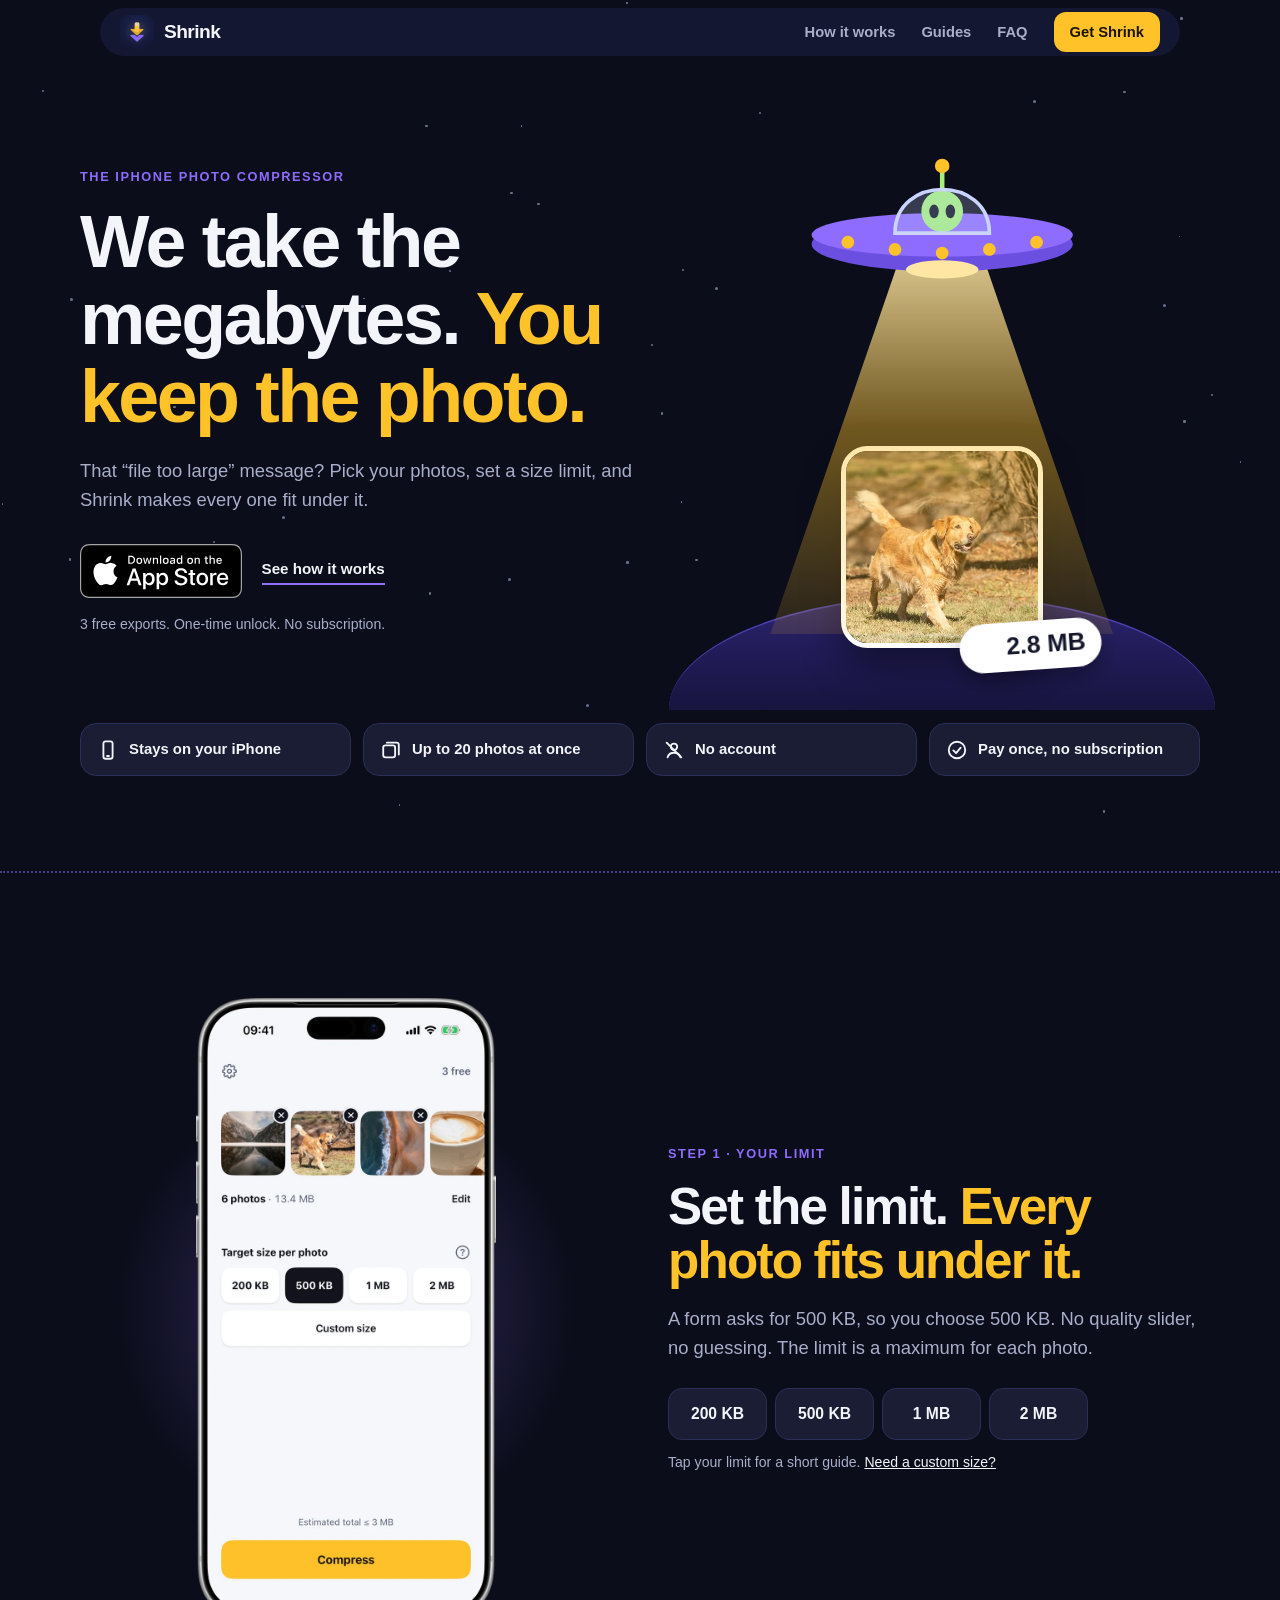
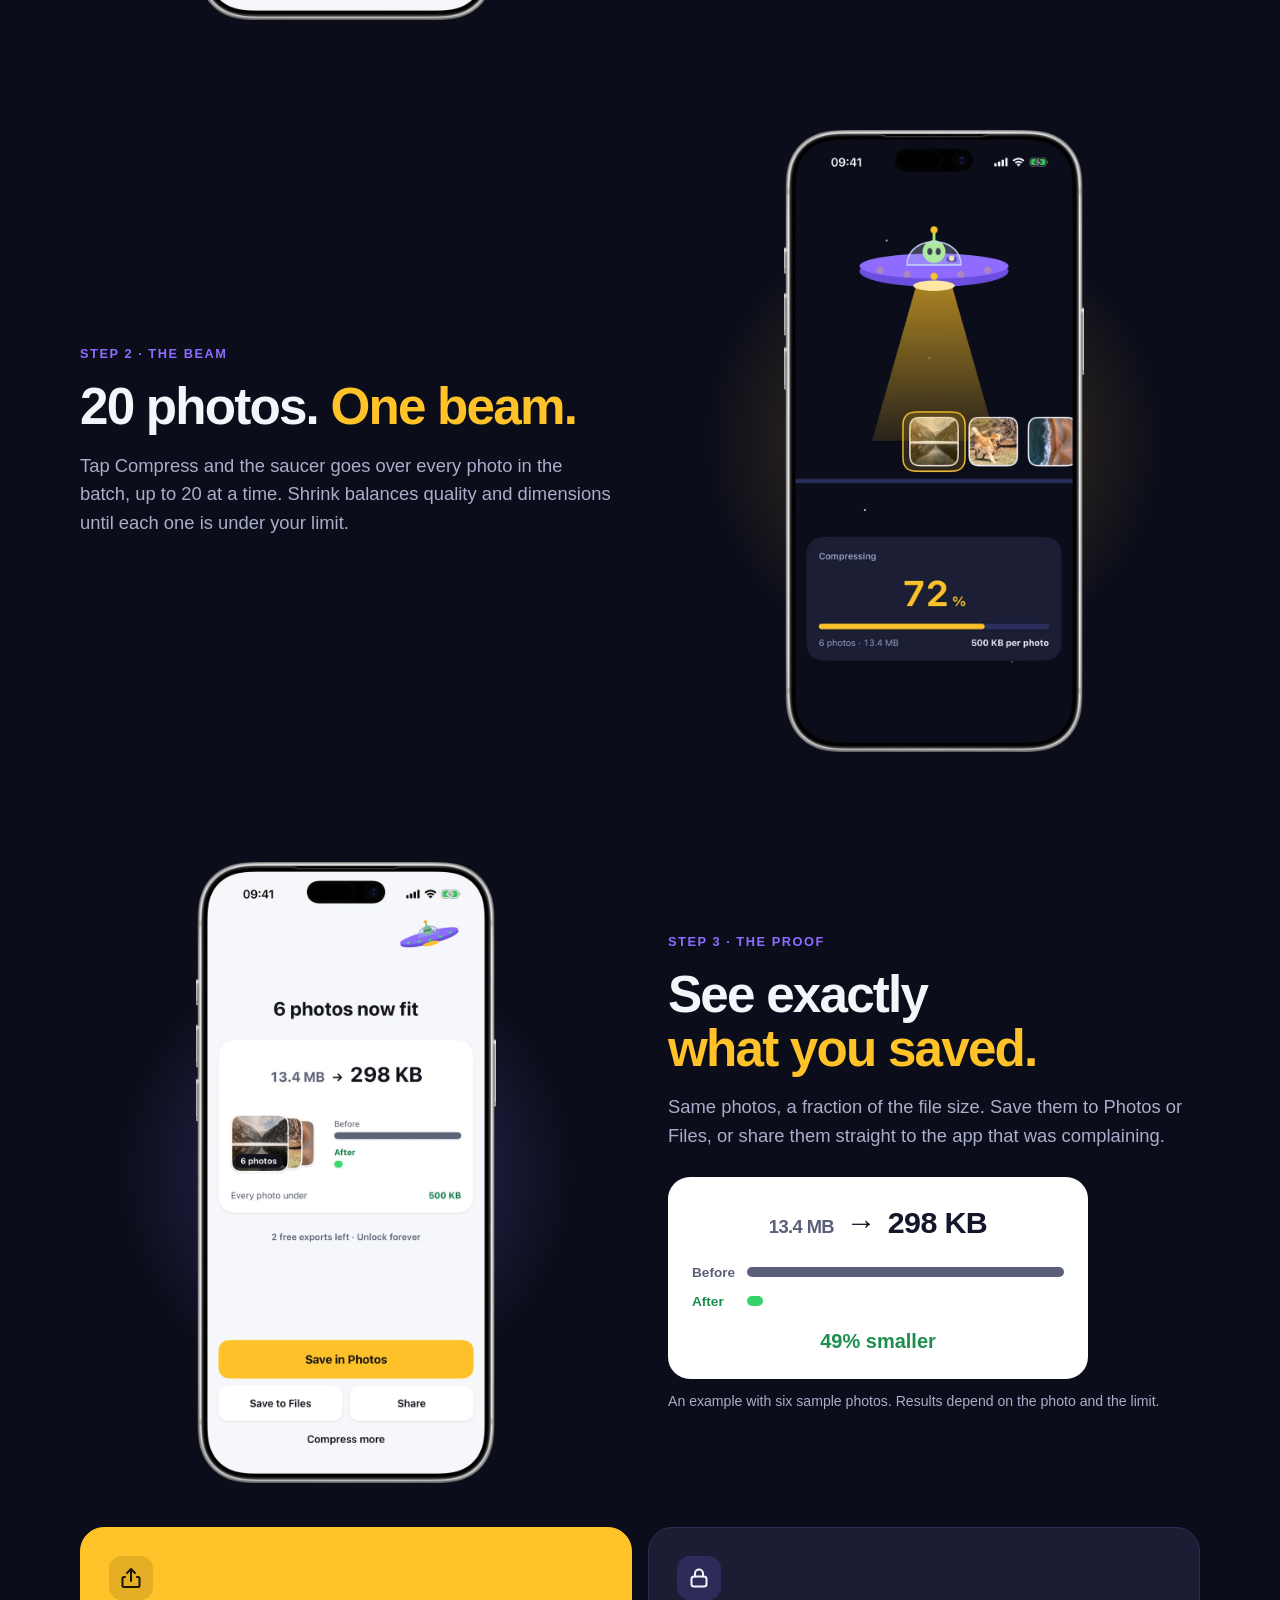
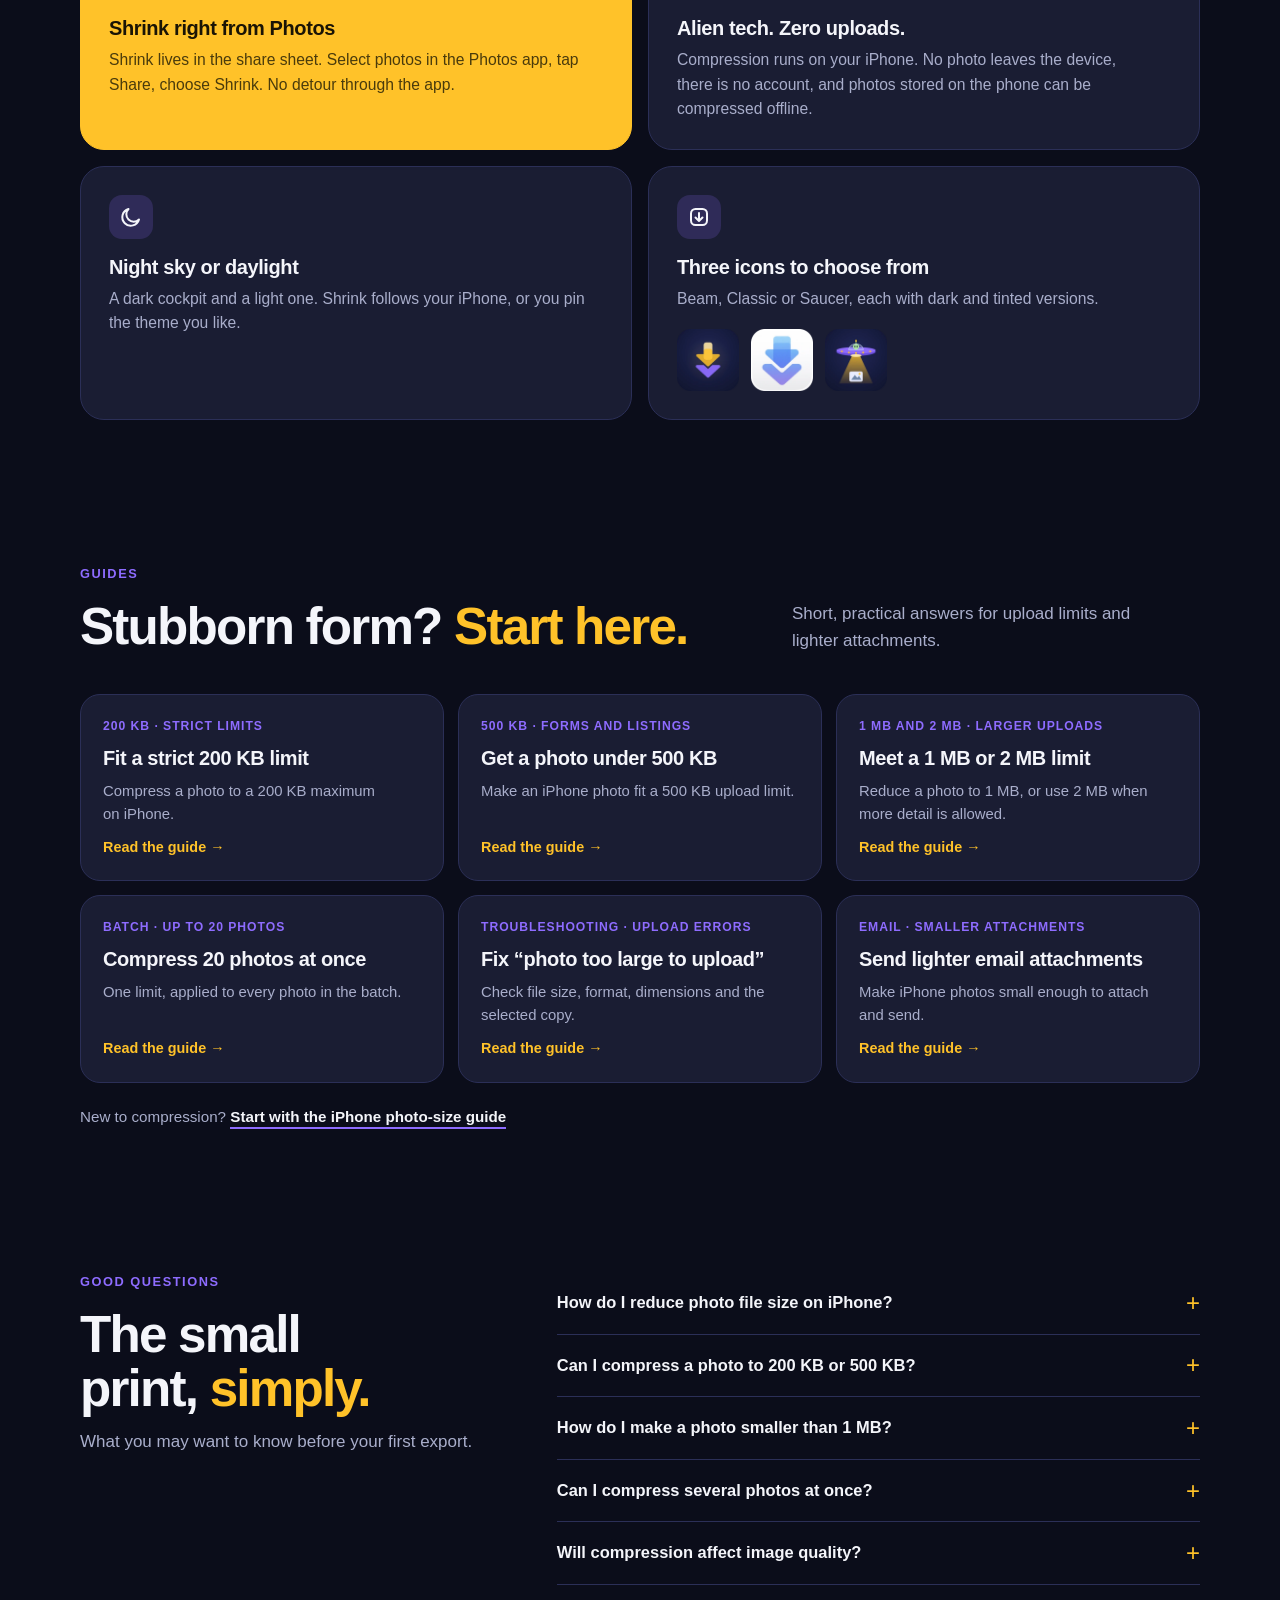
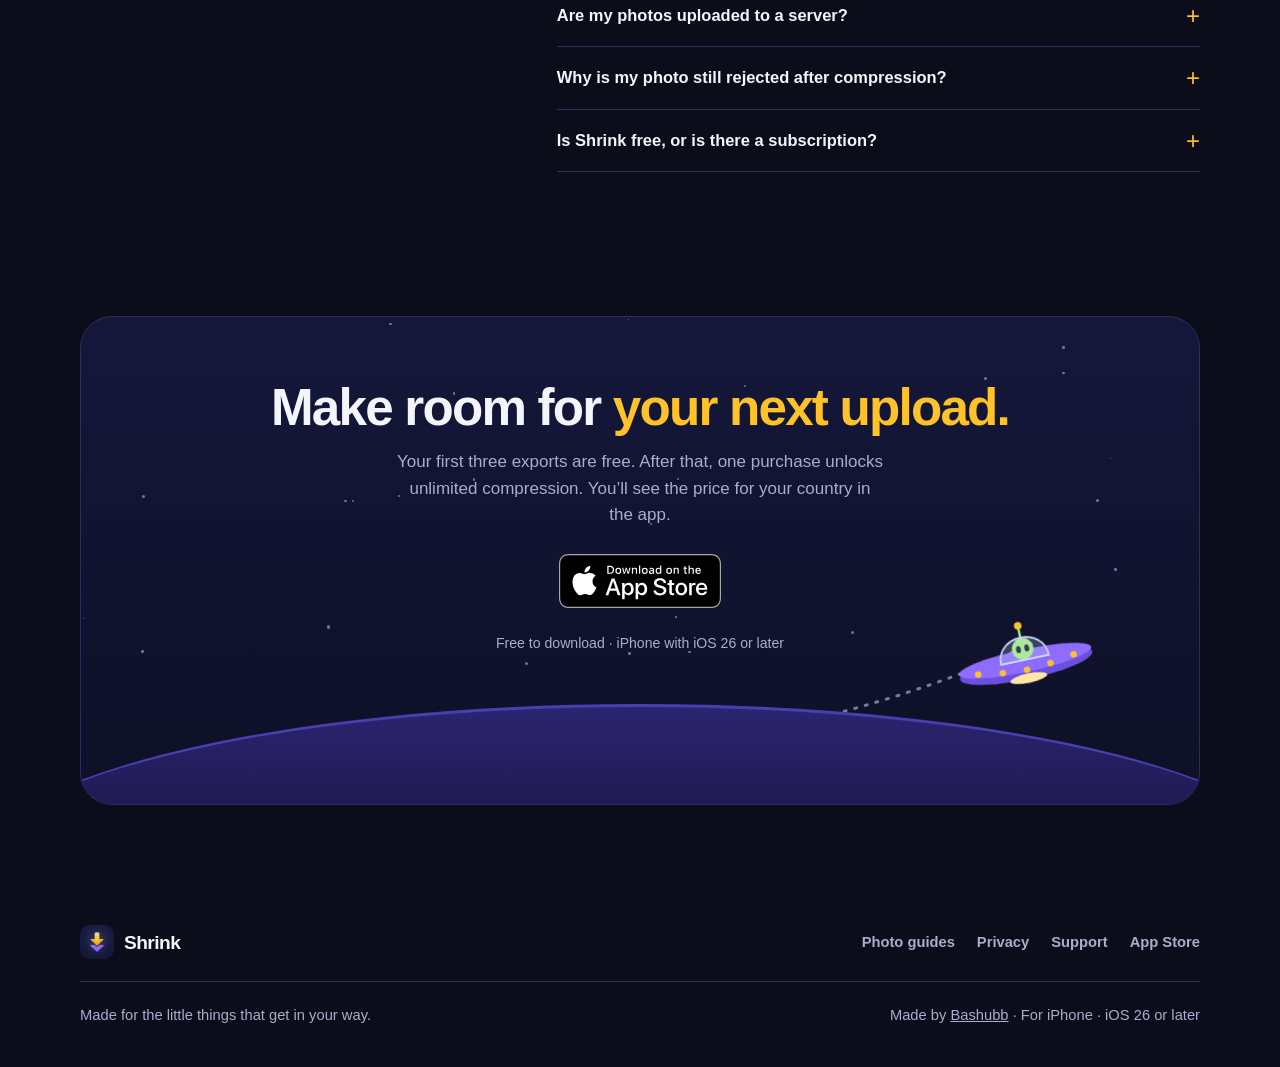
==== index.html @ 2f639075 "UFO redesign: night-sky home page with the animated saucer, new app screens Home page rebuilt on the" ====
<!doctype html>
<html lang="en">
<head>
<meta charset="utf-8">
<meta name="viewport" content="width=device-width, initial-scale=1, viewport-fit=cover">
<title>iPhone Photo Compressor for Upload Limits | Shrink</title>
<meta name="description" content="Compress iPhone photos to 200 KB, 500 KB, 1 MB or a custom limit. Up to 20 photos at once, processed on your device. Try three exports free.">
<link rel="canonical" href="https://bashubb.com/shrink/">
<meta name="theme-color" content="#0B0D1A">
<meta name="application-name" content="Shrink">
<meta name="apple-mobile-web-app-title" content="Shrink">
<meta name="apple-itunes-app" content="app-id=6804833389">
<meta property="og:type" content="website">
<meta property="og:site_name" content="Shrink">
<meta property="og:title" content="iPhone Photo Compressor for Upload Limits | Shrink">
<meta property="og:description" content="Compress iPhone photos to 200 KB, 500 KB, 1 MB or a custom limit. Up to 20 photos at once, processed on your device. Try three exports free.">
<meta property="og:url" content="https://bashubb.com/shrink/">
<meta property="og:image" content="https://bashubb.com/shrink/assets/social-preview.png">
<meta property="og:image:width" content="1200">
<meta property="og:image:height" content="630">
<meta property="og:image:alt" content="Shrink: we take the megabytes, you keep the photo. An iPhone photo compressor for upload limits.">
<meta name="twitter:card" content="summary_large_image">
<meta name="twitter:image" content="https://bashubb.com/shrink/assets/social-preview.png">
<link rel="icon" href="assets/fav/favicon-32.png" type="image/png" sizes="32x32">
<link rel="icon" href="assets/fav/favicon-48.png" type="image/png" sizes="48x48">
<link rel="icon" href="assets/fav/favicon-192.png" type="image/png" sizes="192x192">
<link rel="apple-touch-icon" href="assets/fav/apple-touch-icon.png">
<script>document.documentElement.classList.add('js')</script>
<link rel="stylesheet" href="assets/shrink.css?v=1">
<script src="assets/shrink.js?v=1" defer></script>
<script type="application/ld+json">{"@context": "https://schema.org", "@type": "SoftwareApplication", "@id": "https://bashubb.com/shrink/#app", "name": "Photo Compressor - Shrink", "url": "https://bashubb.com/shrink/", "downloadUrl": "https://apps.apple.com/app/id6804833389", "image": "https://bashubb.com/shrink/assets/app-icon-512.webp", "operatingSystem": "iOS 26.0 or later", "applicationCategory": "MultimediaApplication", "softwareVersion": "1.0", "author": {"@type": "Person", "name": "Hubert Kielkowski"}, "description": "Compress up to 20 iPhone photos to a chosen maximum file size with on-device processing. Three free exports, then a one-time unlock.", "offers": {"@type": "Offer", "price": "0", "priceCurrency": "USD", "url": "https://apps.apple.com/us/app/id6804833389", "description": "Free download with three free exports. A one-time in-app purchase unlocks unlimited compression; pricing varies by storefront."}}</script><script type="application/ld+json">{"@context": "https://schema.org", "@type": "FAQPage", "mainEntity": [{"@type": "Question", "name": "How do I reduce photo file size on iPhone?", "acceptedAnswer": {"@type": "Answer", "text": "Choose your photos in Shrink, set a maximum size, then tap Compress. Review the result and save or share the smaller copy."}}, {"@type": "Question", "name": "Can I compress a photo to 200 KB or 500 KB?", "acceptedAnswer": {"@type": "Answer", "text": "Yes. Both sizes are built-in presets. Each sets a maximum per photo; the final file can be smaller. Check any separate format or dimension requirements before uploading."}}, {"@type": "Question", "name": "How do I make a photo smaller than 1 MB?", "acceptedAnswer": {"@type": "Answer", "text": "Select the 1 MB preset and compress. For a different limit, use 2 MB or Custom Size. A strict upload boundary may need a little margin below the stated limit."}}, {"@type": "Question", "name": "Can I compress several photos at once?", "acceptedAnswer": {"@type": "Answer", "text": "Yes, up to 20 photos per batch. Your chosen maximum applies to every photo individually, so the combined batch can exceed that size."}}, {"@type": "Question", "name": "Will compression affect image quality?", "acceptedAnswer": {"@type": "Answer", "text": "It can. Shrink adjusts quality and, when needed, dimensions to fit your limit. Use the largest permitted target and review important detail. Photos already below the target are left unchanged."}}, {"@type": "Question", "name": "Are my photos uploaded to a server?", "acceptedAnswer": {"@type": "Answer", "text": "No. Photo compression happens on your iPhone. Locally available photos can be compressed offline. Purchases and restoring access may require a connection."}}, {"@type": "Question", "name": "Why is my photo still rejected after compression?", "acceptedAnswer": {"@type": "Answer", "text": "The form may also require a particular format, dimensions, or a combined size limit. Confirm you selected the exported copy, then check the full upload requirements."}}, {"@type": "Question", "name": "Is Shrink free, or is there a subscription?", "acceptedAnswer": {"@type": "Answer", "text": "Your first three exports are free. A one-time purchase unlocks unlimited compression, with no subscription and no ads. Requires iPhone with iOS 26 or later."}}]}</script><script type="application/ld+json">{"@context": "https://schema.org", "@type": "WebSite", "name": "Shrink", "alternateName": ["Shrink App", "The Shrink"], "url": "https://bashubb.com/shrink/"}</script>
</head>
<body>
<a class="skip" href="#main">Skip to content</a>
<header class="bar">
  <div class="bar-bg" aria-hidden="true"></div>
  <nav class="bar-row" aria-label="Main navigation">
    <a class="brand" href="index.html" aria-label="Shrink home"><img src="assets/media/icon-beam.webp" alt="" width="34" height="34">Shrink</a>
    <div class="bar-links">
      <a href="#how-it-works">How it works</a>
      <a href="#guides">Guides</a>
      <a href="#faq">FAQ</a>
      <a class="get" href="https://apps.apple.com/app/id6804833389">Get Shrink</a>
    </div>
  </nav>
</header>

<main id="main">
<section class="hero sky" aria-labelledby="hero-title">
  <div class="stars" data-stars="46" aria-hidden="true"></div>
  <div class="wrap">
    <div class="hero-grid">
      <div>
        <span class="eyebrow">The iPhone photo compressor</span>
        <h1 id="hero-title">We take the megabytes. <em>You keep the photo.</em></h1>
        <p class="lede">That “file too large” message? Pick your photos, set a size limit, and Shrink makes every one fit under it.</p>
        <div class="hero-actions"><a class="store-badge" href="https://apps.apple.com/app/id6804833389"><img src="assets/app-store-badge.svg" alt="Download on the App Store" width="162" height="54"></a><a class="text-link" href="#how-it-works">See how it works</a></div>
        <p class="note">3 free exports. One-time unlock. No subscription.</p>
      </div>
      <div class="scene" role="img" aria-label="A flying saucer beams the megabytes out of a photo. The photo stays; its size drops from 4.8 MB to 487 KB.">
        <div class="scene-box">
          <div class="planet"></div>
          <div class="snap"><img src="assets/media/photo-1.webp" width="360" height="360" alt="" fetchpriority="high"></div>
          <div class="beam"></div>
          <span class="mb" style="--x:-15cqw;--r:-14deg;--d:2.0s" aria-hidden="true">MB</span><span class="mb" style="--x:13cqw;--r:10deg;--d:2.55s" aria-hidden="true">MB</span><span class="mb" style="--x:-4cqw;--r:6deg;--d:3.1s" aria-hidden="true">MB</span><span class="mb" style="--x:17cqw;--r:-8deg;--d:3.65s" aria-hidden="true">MB</span><span class="mb" style="--x:-17cqw;--r:12deg;--d:4.2s" aria-hidden="true">MB</span><span class="mb" style="--x:6cqw;--r:-12deg;--d:4.75s" aria-hidden="true">MB</span>
          <div class="ufo-fly"><div class="ufo-in"><div class="ufo-bob"><svg viewBox="0 0 160 76" aria-hidden="true"><ellipse cx="80" cy="54" rx="72" ry="15" fill="#6B4FE0"/><ellipse cx="80" cy="49" rx="72" ry="12" fill="#8E6CFF"/><line x1="80" y1="24" x2="80" y2="13" stroke="#A6F07A" stroke-width="2.5" stroke-linecap="round"/><circle cx="80" cy="11" r="4" fill="#FFC229"/><circle cx="80" cy="36" r="11.5" fill="#A6F07A"/><ellipse class="ufo-eye" cx="75.5" cy="36" rx="2.6" ry="3.8" fill="#0B0D1A"/><ellipse class="ufo-eye" cx="84.5" cy="36" rx="2.6" ry="3.8" fill="#0B0D1A"/><path d="M54 48C54 16 106 16 106 48Z" fill="rgba(191,208,255,.24)" stroke="#C9D5FF" stroke-width="2"/><g class="ufo-lights"><circle cx="28" cy="53" r="3.5" fill="#FFC229"/><circle cx="54" cy="57" r="3.5" fill="#FFC229"/><circle cx="80" cy="59" r="3.5" fill="#FFC229"/><circle cx="106" cy="57" r="3.5" fill="#FFC229"/><circle cx="132" cy="53" r="3.5" fill="#FFC229"/></g><ellipse cx="80" cy="68" rx="20" ry="5" fill="#FFE7A3"/></svg></div></div></div>
          <div class="size-tag" data-size><svg viewBox="0 0 24 24" aria-hidden="true"><circle cx="12" cy="12" r="12" fill="#1E8E4E"/><path d="M6.5 12.4l3.6 3.6 7.4-8" fill="none" stroke="#fff" stroke-width="2.6" stroke-linecap="round" stroke-linejoin="round"/></svg><span>487 KB</span></div>
        </div>
      </div>
    </div>
    <ul class="proof" aria-label="App highlights">
      <li><svg viewBox="0 0 24 24" fill="none" stroke="currentColor" stroke-width="2" stroke-linecap="round" stroke-linejoin="round" aria-hidden="true"><rect x="7" y="2.5" width="10" height="19" rx="2.5"/><path d="M11 18.5h2"/></svg>Stays on your iPhone</li>
      <li><svg viewBox="0 0 24 24" fill="none" stroke="currentColor" stroke-width="2" stroke-linecap="round" stroke-linejoin="round" aria-hidden="true"><rect x="3.5" y="7" width="13" height="13" rx="2.5"/><path d="M7.5 4h10.5a2.5 2.5 0 0 1 2.5 2.5V17"/></svg>Up to 20 photos at once</li>
      <li><svg viewBox="0 0 24 24" fill="none" stroke="currentColor" stroke-width="2" stroke-linecap="round" stroke-linejoin="round" aria-hidden="true"><circle cx="12" cy="8.5" r="3.5"/><path d="M5 20c1-3.6 3.8-5 7-5s6 1.4 7 5"/><path d="M4 4l16 16"/></svg>No account</li>
      <li><svg viewBox="0 0 24 24" fill="none" stroke="currentColor" stroke-width="2" stroke-linecap="round" stroke-linejoin="round" aria-hidden="true"><circle cx="12" cy="12" r="9"/><path d="M8 12.5l3 3 5-6"/></svg>Pay once, no subscription</li>
    </ul>
  </div>
</section>

<div class="flyby" data-in aria-hidden="true"><div class="flyby-track"></div><div class="flyby-ufo"><svg viewBox="0 0 160 76" aria-hidden="true"><ellipse cx="80" cy="54" rx="72" ry="15" fill="#6B4FE0"/><ellipse cx="80" cy="49" rx="72" ry="12" fill="#8E6CFF"/><line x1="80" y1="24" x2="80" y2="13" stroke="#A6F07A" stroke-width="2.5" stroke-linecap="round"/><circle cx="80" cy="11" r="4" fill="#FFC229"/><circle cx="80" cy="36" r="11.5" fill="#A6F07A"/><ellipse class="ufo-eye" cx="75.5" cy="36" rx="2.6" ry="3.8" fill="#0B0D1A"/><ellipse class="ufo-eye" cx="84.5" cy="36" rx="2.6" ry="3.8" fill="#0B0D1A"/><path d="M54 48C54 16 106 16 106 48Z" fill="rgba(191,208,255,.24)" stroke="#C9D5FF" stroke-width="2"/><g class="ufo-lights"><circle cx="28" cy="53" r="3.5" fill="#FFC229"/><circle cx="54" cy="57" r="3.5" fill="#FFC229"/><circle cx="80" cy="59" r="3.5" fill="#FFC229"/><circle cx="106" cy="57" r="3.5" fill="#FFC229"/><circle cx="132" cy="53" r="3.5" fill="#FFC229"/></g><ellipse cx="80" cy="68" rx="20" ry="5" fill="#FFE7A3"/></svg></div></div>

<section class="section" id="how-it-works" aria-label="How it works">
  <div class="wrap">
    <div class="row" data-in>
      <div class="row-art"><div class="halo"></div><img class="device" src="assets/media/iphone-home-light.webp" width="720" height="1492" alt="Shrink with six photos chosen and the 500 KB target selected" loading="lazy" decoding="async"></div>
      <div class="row-copy rise">
        <span class="eyebrow">Step 1 · Your limit</span>
        <h2>Set the limit. <em>Every photo fits under it.</em></h2>
        <p class="lede">A form asks for 500 KB, so you choose 500 KB. No quality slider, no guessing. The limit is a maximum for each photo.</p>
        <div class="keys" aria-label="Guides by target size">
          <a href="guides/compress-photo-to-200kb/index.html">200 KB</a>
          <a href="guides/compress-photo-to-500kb/index.html">500 KB</a>
          <a href="guides/compress-photo-under-1mb/index.html">1 MB</a>
          <a href="guides/compress-photo-under-1mb/index.html#2mb">2 MB</a>
        </div>
        <p class="keys-note">Tap your limit for a short guide. <a href="guides/reduce-photo-size-iphone/index.html#steps">Need a custom size?</a></p>
      </div>
    </div>

    <div class="row flip" data-in>
      <div class="row-art"><div class="halo gold"></div><img class="device" src="assets/media/iphone-compressing-dark.webp" width="720" height="1492" alt="Shrink compressing: a saucer shines its beam on the photos, 72 percent done" loading="lazy" decoding="async"></div>
      <div class="row-copy rise">
        <span class="eyebrow">Step 2 · The beam</span>
        <h2>20 photos. <em>One beam.</em></h2>
        <p class="lede">Tap Compress and the saucer goes over every photo in the batch, up to 20 at a time. Shrink balances quality and dimensions until each one is under your limit.</p>
      </div>
    </div>

    <div class="row" data-in>
      <div class="row-art"><div class="halo"></div><img class="device" src="assets/media/iphone-result-light.webp" width="720" height="1492" alt="Shrink result: six photos went from 13.4 MB to 298 KB" loading="lazy" decoding="async"></div>
      <div class="row-copy rise">
        <span class="eyebrow">Step 3 · The proof</span>
        <h2>See exactly <em>what you saved.</em></h2>
        <p class="lede">Same photos, a fraction of the file size. Save them to Photos or Files, or share them straight to the app that was complaining.</p>
        <div class="saved" aria-label="Example: six photos, 13.4 MB before, 298 KB after, 98 percent smaller">
          <div class="saved-sizes"><small>13.4 MB</small><span aria-hidden="true">→</span>298 KB</div>
          <div class="bars"><em>Before</em><span></span><b>After</b><span class="after"></span></div>
          <div class="saved-pct"><span data-count="98">98</span>% smaller</div>
        </div>
        <p class="keys-note">An example with six sample photos. Results depend on the photo and the limit.</p>
      </div>
    </div>

    <div class="cards">
      <article class="card gold" data-in><div class="card-ic"><svg viewBox="0 0 24 24" fill="none" stroke="currentColor" stroke-width="2" stroke-linecap="round" stroke-linejoin="round" aria-hidden="true"><path d="M12 15V3.5M8 7l4-4 4 4"/><path d="M6 11H5a1.5 1.5 0 0 0-1.5 1.5v7A1.5 1.5 0 0 0 5 21h14a1.5 1.5 0 0 0 1.5-1.5v-7A1.5 1.5 0 0 0 19 11h-1"/></svg></div><h3>Shrink right from Photos</h3><p>Shrink lives in the share sheet. Select photos in the Photos app, tap Share, choose Shrink. No detour through the app.</p></article>
      <article class="card" data-in><div class="card-ic"><svg viewBox="0 0 24 24" fill="none" stroke="currentColor" stroke-width="2" stroke-linecap="round" stroke-linejoin="round" aria-hidden="true"><rect x="4.5" y="10.5" width="15" height="10" rx="2.5"/><path d="M8 10.5V7.5a4 4 0 0 1 8 0v3"/></svg></div><h3>Alien tech. Zero uploads.</h3><p>Compression runs on your iPhone. No photo leaves the device, there is no account, and photos stored on the phone can be compressed offline.</p></article>
      <article class="card" data-in><div class="card-ic"><svg viewBox="0 0 24 24" fill="none" stroke="currentColor" stroke-width="2" stroke-linecap="round" stroke-linejoin="round" aria-hidden="true"><path d="M20 14.5A8.5 8.5 0 1 1 9.5 4a7 7 0 0 0 10.500 10.500z"/></svg></div><h3>Night sky or daylight</h3><p>A dark cockpit and a light one. Shrink follows your iPhone, or you pin the theme you like.</p></article>
      <article class="card" data-in><div class="card-ic"><svg viewBox="0 0 24 24" fill="none" stroke="currentColor" stroke-width="2" stroke-linecap="round" stroke-linejoin="round" aria-hidden="true"><rect x="4" y="4" width="16" height="16" rx="4.5"/><path d="M12 8v8M8.500 12.500 12 16l3.500-3.500"/></svg></div><h3>Three icons to choose from</h3><p>Beam, Classic or Saucer, each with dark and tinted versions.</p>
        <div class="icons"><img src="assets/media/icon-beam.webp" width="62" height="62" alt="Beam icon" loading="lazy"><img src="assets/media/icon-classic.webp" width="62" height="62" alt="Classic icon" loading="lazy"><img src="assets/media/icon-saucer.webp" width="62" height="62" alt="Saucer icon" loading="lazy"></div></article>
    </div>
  </div>
</section>

<section class="section" id="guides" aria-labelledby="guides-title">
  <div class="wrap" data-in>
    <div class="head"><div><span class="eyebrow">Guides</span><h2 id="guides-title">Stubborn form? <em>Start here.</em></h2></div><p>Short, practical answers for upload limits and lighter attachments.</p></div>
    <div class="guides"><a class="guide rise" href="guides/compress-photo-to-200kb/index.html"><span>200 KB · Strict limits</span><h3>Fit a strict 200 KB limit</h3><p>Compress a photo to a 200 KB maximum on iPhone.</p><b>Read the guide →</b></a><a class="guide rise" href="guides/compress-photo-to-500kb/index.html"><span>500 KB · Forms and listings</span><h3>Get a photo under 500 KB</h3><p>Make an iPhone photo fit a 500 KB upload limit.</p><b>Read the guide →</b></a><a class="guide rise" href="guides/compress-photo-under-1mb/index.html"><span>1 MB and 2 MB · Larger uploads</span><h3>Meet a 1 MB or 2 MB limit</h3><p>Reduce a photo to 1 MB, or use 2 MB when more detail is allowed.</p><b>Read the guide →</b></a><a class="guide rise" href="guides/batch-compress-photos-iphone/index.html"><span>Batch · Up to 20 photos</span><h3>Compress 20 photos at once</h3><p>One limit, applied to every photo in the batch.</p><b>Read the guide →</b></a><a class="guide rise" href="guides/photo-too-large-to-upload-iphone/index.html"><span>Troubleshooting · Upload errors</span><h3>Fix “photo too large to upload”</h3><p>Check file size, format, dimensions and the selected copy.</p><b>Read the guide →</b></a><a class="guide rise" href="guides/compress-photos-for-email-iphone/index.html"><span>Email · Smaller attachments</span><h3>Send lighter email attachments</h3><p>Make iPhone photos small enough to attach and send.</p><b>Read the guide →</b></a></div>
    <p class="more">New to compression? <a class="text-link" href="guides/reduce-photo-size-iphone/index.html">Start with the iPhone photo-size guide</a></p>
  </div>
</section>

<section class="section" id="faq" aria-labelledby="faq-title">
  <div class="wrap faq">
    <div><span class="eyebrow">Good questions</span><h2 id="faq-title">The small print, <em>simply.</em></h2><p>What you may want to know before your first export.</p></div>
    <div class="faq-list"><details><summary>How do I reduce photo file size on iPhone?</summary><p>Choose your photos in Shrink, set a maximum size, then tap Compress. Review the result and save or share the smaller copy.<br><a href="guides/reduce-photo-size-iphone/index.html#steps" aria-label="Learn more: How do I reduce photo file size on iPhone?">Read the guide</a></p></details><details><summary>Can I compress a photo to 200 KB or 500 KB?</summary><p>Yes. Both sizes are built-in presets. Each sets a maximum per photo; the final file can be smaller. Check any separate format or dimension requirements before uploading.<br><a href="guides/compress-photo-to-200kb/index.html#steps" aria-label="Learn more: Can I compress a photo to 200 KB or 500 KB?">Read the guide</a></p></details><details><summary>How do I make a photo smaller than 1 MB?</summary><p>Select the 1 MB preset and compress. For a different limit, use 2 MB or Custom Size. A strict upload boundary may need a little margin below the stated limit.<br><a href="guides/compress-photo-under-1mb/index.html#steps" aria-label="Learn more: How do I make a photo smaller than 1 MB?">Read the guide</a></p></details><details><summary>Can I compress several photos at once?</summary><p>Yes, up to 20 photos per batch. Your chosen maximum applies to every photo individually, so the combined batch can exceed that size.<br><a href="guides/batch-compress-photos-iphone/index.html#per-photo" aria-label="Learn more: Can I compress several photos at once?">Read the guide</a></p></details><details><summary>Will compression affect image quality?</summary><p>It can. Shrink adjusts quality and, when needed, dimensions to fit your limit. Use the largest permitted target and review important detail. Photos already below the target are left unchanged.<br><a href="guides/reduce-photo-size-iphone/index.html#quality" aria-label="Learn more: Will compression affect image quality?">Read the guide</a></p></details><details><summary>Are my photos uploaded to a server?</summary><p>No. Photo compression happens on your iPhone. Locally available photos can be compressed offline. Purchases and restoring access may require a connection.<br><a href="guides/reduce-photo-size-iphone/index.html#offline" aria-label="Learn more: Are my photos uploaded to a server?">Read the guide</a></p></details><details><summary>Why is my photo still rejected after compression?</summary><p>The form may also require a particular format, dimensions, or a combined size limit. Confirm you selected the exported copy, then check the full upload requirements.<br><a href="guides/photo-too-large-to-upload-iphone/index.html#diagnose" aria-label="Learn more: Why is my photo still rejected after compression?">Read the guide</a></p></details><details><summary>Is Shrink free, or is there a subscription?</summary><p>Your first three exports are free. A one-time purchase unlocks unlimited compression, with no subscription and no ads. Requires iPhone with iOS 26 or later.<br><a href="guides/reduce-photo-size-iphone/index.html#free" aria-label="Learn more: Is Shrink free, or is there a subscription?">Read the guide</a></p></details></div>
  </div>
</section>

<section class="section" id="download" aria-labelledby="download-title">
  <div class="wrap">
    <div class="download sky" data-in>
      <div class="stars" data-stars="30" aria-hidden="true"></div>
      <h2 id="download-title">Make room for <em>your next upload.</em></h2>
      <p>Your first three exports are free. After that, one purchase unlocks unlimited compression. You’ll see the price for your country in the app.</p>
      <a class="store-badge" href="https://apps.apple.com/app/id6804833389"><img src="assets/app-store-badge.svg" alt="Download on the App Store" width="162" height="54"></a>
      <p class="note">Free to download · iPhone with iOS 26 or later</p>
      <svg class="away" viewBox="0 0 1000 230" preserveAspectRatio="none" aria-hidden="true"><path d="M-20 225 C 300 215, 620 190, 850 70" fill="none" stroke="#C9D5FF" stroke-opacity=".55" stroke-width="3" stroke-linecap="round" vector-effect="non-scaling-stroke"/></svg>
      <div class="away-ufo" aria-hidden="true"><svg viewBox="0 0 160 76" aria-hidden="true"><ellipse cx="80" cy="54" rx="72" ry="15" fill="#6B4FE0"/><ellipse cx="80" cy="49" rx="72" ry="12" fill="#8E6CFF"/><line x1="80" y1="24" x2="80" y2="13" stroke="#A6F07A" stroke-width="2.5" stroke-linecap="round"/><circle cx="80" cy="11" r="4" fill="#FFC229"/><circle cx="80" cy="36" r="11.5" fill="#A6F07A"/><ellipse class="ufo-eye" cx="75.5" cy="36" rx="2.6" ry="3.8" fill="#0B0D1A"/><ellipse class="ufo-eye" cx="84.5" cy="36" rx="2.6" ry="3.8" fill="#0B0D1A"/><path d="M54 48C54 16 106 16 106 48Z" fill="rgba(191,208,255,.24)" stroke="#C9D5FF" stroke-width="2"/><g class="ufo-lights"><circle cx="28" cy="53" r="3.5" fill="#FFC229"/><circle cx="54" cy="57" r="3.5" fill="#FFC229"/><circle cx="80" cy="59" r="3.5" fill="#FFC229"/><circle cx="106" cy="57" r="3.5" fill="#FFC229"/><circle cx="132" cy="53" r="3.5" fill="#FFC229"/></g><ellipse cx="80" cy="68" rx="20" ry="5" fill="#FFE7A3"/></svg></div>
      <div class="planet-big" aria-hidden="true"></div>
    </div>
  </div>
</section>
</main>

<footer>
  <div class="wrap">
    <div class="foot">
      <a class="brand" href="index.html" aria-label="Shrink home"><img src="assets/media/icon-beam.webp" alt="" width="34" height="34" loading="lazy">Shrink</a>
      <nav aria-label="Footer"><a href="guides/index.html">Photo guides</a><a href="privacy/index.html">Privacy</a><a href="mailto:bashubb.dev@gmail.com">Support</a><a href="https://apps.apple.com/app/id6804833389">App Store</a></nav>
    </div>
    <div class="foot-note"><p>Made for the little things that get in your way.</p><p>Made by <a href="https://bashubb.com/">Bashubb</a> · For iPhone · iOS 26 or later</p></div>
  </div>
</footer>
</body>
</html>
---- assets/shrink.css ----
/* Shrink home page, v2: the app's night sky, the saucer and its yellow beam. */
*,*::before,*::after{box-sizing:border-box}
body,h1,h2,h3,p,figure,ul{margin:0}
ul{padding:0;list-style:none}
img,svg{display:block;max-width:100%}
img{height:auto}
a{color:inherit}
a,button,summary{-webkit-tap-highlight-color:transparent}

:root{
  color-scheme:only dark;
  --night:#0B0D1A;--night-2:#111430;--card:#1A1D33;--line:#2B2F57;
  --violet:#8E6CFF;--violet-d:#6B4FE0;--yellow:#FFC229;--green:#A6F07A;
  --text:#F4F5FA;--muted:#A9AECB;--ink:#1A1405;
  --ease:cubic-bezier(.32,.72,0,1);
  --bar:64px;
}
html{scroll-behavior:smooth;scroll-padding-top:calc(var(--bar) + 16px);background:var(--night)}
body{
  font-family:-apple-system,BlinkMacSystemFont,"SF Pro Display","Inter","Segoe UI",Roboto,sans-serif;
  background:var(--night);color:var(--text);font-size:17px;line-height:1.55;
  -webkit-font-smoothing:antialiased;text-rendering:optimizeLegibility;overflow-x:clip;
}
::selection{background:var(--yellow);color:var(--ink)}
:focus-visible{outline:3px solid var(--yellow);outline-offset:4px;border-radius:6px}
.skip{position:absolute;left:-999px;top:8px;background:var(--yellow);color:var(--ink);padding:10px 14px;border-radius:10px;z-index:100;font-weight:700}
.skip:focus{left:8px}
.wrap{width:min(1120px,100% - 48px);margin-inline:auto}
h1,h2,h3{line-height:1.05;letter-spacing:-.035em;font-weight:800;text-wrap:balance}
h1{font-size:clamp(2.7rem,6vw,4.6rem)}
h2{font-size:clamp(2rem,4.2vw,3.2rem)}
h3{font-size:1.25rem;letter-spacing:-.02em;line-height:1.2}
h1 em,h2 em{font-style:normal;color:var(--yellow)}
p{color:var(--muted);text-wrap:pretty}
.lede{font-size:1.15rem;max-width:34em}
.eyebrow{display:block;font-size:.8rem;font-weight:700;letter-spacing:.12em;text-transform:uppercase;color:var(--violet);margin-bottom:16px}

/* Bar: a pill that opens into a full-width bar */
.bar{position:fixed;inset:0 0 auto 0;height:var(--bar);z-index:50;padding-top:env(safe-area-inset-top)}
.bar-bg{position:absolute;inset:0;background:#141732;border-bottom:1px solid var(--line);
  clip-path:inset(8px max(16px,calc(50% - 540px)) 8px max(16px,calc(50% - 540px)) round 24px);
  transition:clip-path .5s var(--ease)}
.bar.is-open .bar-bg{clip-path:inset(0 0 0 0 round 0)}
.bar-row{position:relative;height:100%;display:flex;align-items:center;justify-content:space-between;gap:20px;
  width:min(1040px,100% - 64px);margin-inline:auto;transition:width .5s var(--ease)}
.bar.is-open .bar-row{width:min(1120px,100% - 48px)}
.brand{display:inline-flex;align-items:center;gap:10px;text-decoration:none;font-weight:800;font-size:1.2rem;letter-spacing:-.03em}
.brand img{width:34px;height:34px;border-radius:9px}
.bar-links{display:flex;align-items:center;gap:26px}
.bar-links a{text-decoration:none;font-size:.92rem;font-weight:600;color:var(--muted);transition:color .2s}
.bar-links a:hover{color:var(--text)}
.get{display:inline-flex;align-items:center;min-height:40px;padding:0 16px;border-radius:12px;background:var(--yellow);color:var(--ink)!important;font-weight:700!important;text-decoration:none;transition:transform .2s var(--ease)}
.get:active{transform:scale(.96)}

/* Sky */
.sky{position:relative;isolation:isolate}
.stars{position:absolute;inset:0;z-index:-1;pointer-events:none;overflow:hidden}
.stars i{position:absolute;width:3px;height:3px;border-radius:50%;background:#C9D5FF;opacity:.5;animation:twinkle 4s ease-in-out infinite}
@keyframes twinkle{0%,100%{opacity:.15}50%{opacity:.8}}

/* Hero */
.hero{padding:calc(var(--bar) + 56px) 0 40px;overflow:clip}
.hero-grid{display:grid;grid-template-columns:1.05fr .95fr;align-items:center;gap:32px}
.hero h1{margin-bottom:22px}
.hero-actions{display:flex;align-items:center;flex-wrap:wrap;gap:20px;margin-top:30px}
.store-badge{display:inline-block;border-radius:10px;transition:transform .2s var(--ease)}
.store-badge:active{transform:scale(.96)}
.store-badge img{height:54px;width:auto}
.text-link{font-weight:650;font-size:.95rem;text-decoration:none;color:var(--text);border-bottom:2px solid var(--violet);padding-bottom:2px}
.text-link:hover{border-color:var(--yellow)}
.note{font-size:.88rem;margin-top:16px}

/* The abduction scene. Everything inside is in cqw so it scales as one. */
.scene{container-type:inline-size;width:min(440px,100%);margin-inline:auto}
.scene-box{position:relative;height:128cqw}
.planet{position:absolute;left:-12cqw;right:-12cqw;bottom:-6cqw;height:26cqw;border-radius:50% 50% 0 0/100% 100% 0 0;
  background:linear-gradient(#2B2470,#17143F);border-top:.5cqw solid #4A3FB0}
.ufo-fly{position:absolute;left:50%;top:6cqw;width:66cqw;margin-left:-33cqw;z-index:4;
  transform:translate3d(calc(var(--px,0) * 3cqw + var(--away,0) * 60cqw),calc(var(--away,0) * -40cqw),0) rotate(calc(var(--px,0) * 4deg + var(--away,0) * 18deg));
  transition:transform .5s var(--ease)}
.ufo-in{animation:ufo-in 1.5s var(--ease) both}
.ufo-bob{animation:bob 3.4s ease-in-out infinite}
@keyframes ufo-in{0%{transform:translate(90cqw,-50cqw) rotate(24deg) scale(.4);opacity:0}60%{opacity:1}100%{transform:none}}
@keyframes bob{0%,100%{transform:translateY(-1.4cqw) rotate(-1.5deg)}50%{transform:translateY(1.4cqw) rotate(1.5deg)}}
.ufo-lights circle{animation:blink 1.5s steps(1) infinite}
.ufo-lights circle:nth-child(2){animation-delay:.3s}
.ufo-lights circle:nth-child(3){animation-delay:.6s}
.ufo-lights circle:nth-child(4){animation-delay:.9s}
.ufo-lights circle:nth-child(5){animation-delay:1.2s}
@keyframes blink{0%,100%{fill:#FFC229}40%{fill:#FFF3C4}}
.ufo-eye{transform-box:fill-box;transform-origin:center;animation:wink 5s infinite}
@keyframes wink{0%,94%,100%{transform:scaleY(1)}97%{transform:scaleY(.1)}}

.beam{position:absolute;left:50%;top:31cqw;width:78cqw;height:86cqw;margin-left:-39cqw;z-index:3;
  clip-path:polygon(38% 0,62% 0,100% 100%,0 100%);
  background:linear-gradient(rgba(255,231,163,.85),rgba(255,194,41,.42) 45%,rgba(255,194,41,.12));
  transform-origin:50% 0;opacity:0;animation:beam-on .7s var(--ease) 1.4s forwards,beam-pulse 2.6s ease-in-out 2.1s infinite}
@keyframes beam-on{from{opacity:0;transform:scaleY(.1)}to{opacity:1;transform:none}}
@keyframes beam-pulse{0%,100%{opacity:1}50%{opacity:.78}}
.snap{position:absolute;left:50%;bottom:8cqw;width:46cqw;margin-left:-23cqw;z-index:2;aspect-ratio:1;border-radius:6cqw;
  border:1.2cqw solid #fff;overflow:hidden;box-shadow:0 4cqw 9cqw rgba(0,0,0,.45);background:#222}
.snap img{width:100%;height:100%;object-fit:cover}
.size-tag{position:absolute;left:50%;bottom:3cqw;z-index:6;transform:translateX(4cqw) rotate(-4deg);
  display:inline-flex;align-items:center;gap:1.6cqw;white-space:nowrap;background:#fff;color:#14162A;font-weight:800;font-size:5.6cqw;line-height:1;
  padding:2.4cqw 3.6cqw 2.4cqw 2.6cqw;border-radius:99cqw;box-shadow:0 2cqw 5cqw rgba(0,0,0,.35);font-variant-numeric:tabular-nums}
.size-tag svg{width:6.4cqw;height:6.4cqw;transform:scale(0);transition:transform .45s var(--ease)}
.size-tag.is-done svg{transform:scale(1)}
.mb{position:absolute;left:50%;top:76cqw;z-index:5;width:15cqw;height:11cqw;margin:-5.5cqw 0 0 -7.5cqw;border-radius:2.6cqw;
  background:linear-gradient(#FFD45A,#FFB300);color:var(--ink);font-weight:900;font-size:5.4cqw;display:grid;place-items:center;
  box-shadow:inset 0 -.8cqw 0 rgba(0,0,0,.14);opacity:0;animation:suck 3.2s cubic-bezier(.5,0,.8,.4) var(--d) infinite}
@keyframes suck{
  0%{transform:translate(var(--x),8cqw) rotate(var(--r)) scale(1);opacity:0}
  12%{opacity:1}
  80%{opacity:1}
  100%{transform:translate(0,-44cqw) rotate(0deg) scale(.5,.12);opacity:0}
}

/* Proof strip */
.proof{display:grid;grid-template-columns:repeat(4,1fr);gap:12px;margin-top:40px}
.proof li{display:flex;align-items:center;gap:10px;padding:14px 16px;border-radius:16px;background:var(--card);border:1px solid var(--line);font-weight:650;font-size:.93rem}
.proof svg{flex:none;width:22px;height:22px}

/* Fly-by between sections */
.flyby{position:relative;height:110px;overflow:hidden;pointer-events:none}
.flyby-track{position:absolute;left:0;top:50%;width:100%;border-top:2px dotted rgba(142,108,255,.5);transform-origin:0 50%}
.js .flyby-track{transform:scaleX(0)}
.flyby-ufo{position:absolute;left:0;top:50%;width:96px;margin-top:-34px;transform:translateX(-120px)}
.flyby.in .flyby-track{animation:trail 3.4s linear forwards}
.flyby.in .flyby-ufo{animation:cross 3.4s linear forwards}
.flyby.in .flyby-ufo svg{animation:weave 1.1s ease-in-out infinite}
@keyframes trail{to{transform:scaleX(1)}}
@keyframes cross{to{transform:translateX(calc(100vw + 20px))}}
@keyframes weave{0%,100%{transform:translateY(-8px) rotate(-5deg)}50%{transform:translateY(8px) rotate(5deg)}}

/* Feature rows */
.section{padding:72px 0}
.row{display:grid;grid-template-columns:1fr 1fr;align-items:center;gap:56px}
.row + .row{margin-top:110px}
.row.flip .row-art{order:2}
.row-copy h2{margin-bottom:18px}
.row-art{display:grid;place-items:center;perspective:1400px;position:relative}
.device{width:min(300px,72%)}
.js .device{transform-origin:50% 100%;transform:rotateX(28deg);opacity:0;transition:transform .9s var(--ease),opacity .6s ease}
.js .in .device{transform:none;opacity:1}
.halo{position:absolute;width:86%;aspect-ratio:1;border-radius:50%;z-index:-1;
  background:radial-gradient(closest-side,rgba(142,108,255,.34),rgba(142,108,255,0))}
.halo.gold{background:radial-gradient(closest-side,rgba(255,194,41,.26),rgba(255,194,41,0))}

.keys{display:grid;grid-template-columns:repeat(4,1fr);gap:8px;margin-top:26px;max-width:420px}
.keys a{display:grid;place-items:center;min-height:52px;border-radius:14px;background:var(--card);border:1px solid var(--line);
  font-weight:750;text-decoration:none;font-size:.98rem;transition:transform .2s var(--ease),background .2s,color .2s}
.keys a:hover{background:var(--yellow);color:var(--ink);border-color:var(--yellow)}
.keys a:active{transform:scale(.95)}
.keys-note{font-size:.88rem;margin-top:12px}
.keys-note a{color:var(--text)}

.saved{margin-top:26px;max-width:420px;background:#fff;color:#14162A;border-radius:22px;padding:22px 24px}
.saved-sizes{display:flex;align-items:baseline;justify-content:center;gap:12px;font-weight:800;font-size:1.9rem;letter-spacing:-.02em;font-variant-numeric:tabular-nums}
.saved-sizes small{font-size:1.15rem;color:#5B6078;font-weight:650}
.bars{display:grid;grid-template-columns:auto 1fr;gap:8px 12px;align-items:center;margin-top:16px;font-size:.85rem;font-weight:650;color:#5B6078}
.bars em{font-style:normal}
.bars b{color:#1E8E4E;font-weight:700}
.bars span{height:10px;border-radius:9px;background:#5B6078;transform-origin:0 50%;transition:transform 1s var(--ease) .2s}
.js .bars span{transform:scaleX(0)}
.bars span.after{background:#34D46B;width:2.3%;min-width:16px;transition-delay:.9s}
.js .in .bars span{transform:none}
.saved-pct{text-align:center;margin-top:14px;font-weight:800;font-size:1.25rem;color:#1E8E4E}

/* Cards */
.cards{display:grid;grid-template-columns:repeat(2,1fr);gap:16px;margin-top:44px}
.card{background:var(--card);border:1px solid var(--line);border-radius:24px;padding:28px;transition:transform .7s var(--ease),opacity .6s ease}
.js .card{opacity:0;transform:translateY(18px);transition:transform .7s var(--ease),opacity .6s ease}
.js .card.in{opacity:1;transform:none}
.card h3{margin:16px 0 8px}
.card p{font-size:.98rem}
.card-ic{width:44px;height:44px;border-radius:13px;background:rgba(142,108,255,.18);display:grid;place-items:center}
.card-ic svg{width:24px;height:24px}
.card.gold{background:var(--yellow);border-color:var(--yellow);color:var(--ink)}
.card.gold p{color:#4A3B0C}
.card.gold .card-ic{background:rgba(26,20,5,.12)}
.icons{display:flex;gap:12px;margin-top:18px}
.icons img{width:62px;height:62px;transition:transform .35s var(--ease)}
.icons img:hover{transform:translateY(-6px) rotate(-4deg)}

.head{display:flex;align-items:end;justify-content:space-between;gap:32px;flex-wrap:wrap}
.head p{max-width:24em}

/* Guides */
.guides{display:grid;grid-template-columns:repeat(3,1fr);gap:14px;margin-top:40px}
.guide{display:flex;flex-direction:column;gap:10px;padding:22px;border-radius:20px;background:var(--card);border:1px solid var(--line);text-decoration:none;
  transition:transform .3s var(--ease),border-color .3s}
.guide:hover{transform:translateY(-4px);border-color:var(--violet)}
.guide span{font-size:.76rem;font-weight:700;letter-spacing:.08em;text-transform:uppercase;color:var(--violet)}
.guide p{font-size:.93rem}
.guide b{margin-top:auto;font-size:.9rem;color:var(--yellow)}
.more{margin-top:22px;font-size:.95rem}

/* FAQ */
.faq{display:grid;grid-template-columns:.8fr 1.2fr;gap:48px;align-items:start}
.faq h2{margin-bottom:14px}
.faq-list details{border-bottom:1px solid var(--line)}
.faq-list summary{cursor:pointer;list-style:none;display:flex;justify-content:space-between;gap:16px;align-items:center;padding:18px 0;font-weight:700;font-size:1.03rem}
.faq-list summary::-webkit-details-marker{display:none}
.faq-list summary::after{content:"+";flex:none;font-size:1.5rem;font-weight:500;color:var(--yellow);line-height:1;transition:transform .3s var(--ease)}
.faq-list details[open] summary::after{transform:rotate(45deg)}
.faq-list details p{padding:0 0 18px;font-size:.98rem}
.faq-list details a{color:var(--text);font-weight:650}

/* Download */
.download{position:relative;overflow:hidden;border-radius:32px;background:linear-gradient(#14173A,#0E1026);border:1px solid var(--line);
  padding:64px 48px 150px;text-align:center;isolation:isolate}
.download h2{margin-bottom:14px}
.download p{margin-inline:auto;max-width:30em}
.download .store-badge{margin-top:26px}
.download .planet-big{position:absolute;left:-10%;right:-10%;bottom:-70px;height:170px;border-radius:50% 50% 0 0/100% 100% 0 0;
  background:linear-gradient(#2B2470,#17143F);border-top:3px solid #4A3FB0;z-index:-1}
.away{position:absolute;left:0;bottom:0;width:100%;height:230px;z-index:-1;pointer-events:none}
.away path{stroke-dasharray:2 9;stroke-dashoffset:0}
.away-ufo{position:absolute;right:9%;bottom:118px;width:150px;transform:translate(-64vw,150px) rotate(-20deg) scale(.5);opacity:0}
.download.in .away-ufo{animation:arrive 2.2s var(--ease) forwards}
.download.in .away-ufo svg{animation:bob-px 3.2s ease-in-out 2.2s infinite}
@keyframes arrive{0%{transform:translate(-64vw,150px) rotate(-20deg) scale(.5);opacity:0}25%{opacity:1}100%{transform:rotate(-12deg);opacity:1}}
@keyframes bob-px{0%,100%{transform:translateY(-6px)}50%{transform:translateY(6px)}}

footer{padding:48px 0 calc(40px + env(safe-area-inset-bottom));font-size:.92rem}
.foot{display:flex;justify-content:space-between;align-items:center;gap:20px;flex-wrap:wrap}
.foot nav{display:flex;gap:22px;flex-wrap:wrap}
.foot nav a{text-decoration:none;color:var(--muted);font-weight:600}
.foot nav a:hover{color:var(--text)}
.foot-note{margin-top:22px;padding-top:22px;border-top:1px solid var(--line);display:flex;justify-content:space-between;gap:16px;flex-wrap:wrap}

.js .rise{opacity:0;transform:translateY(18px);transition:transform .7s var(--ease),opacity .6s ease}
.js .rise.in,.js .in .rise{opacity:1;transform:none}

/* Narrower desktops and tablets */
@media (max-width:980px){
  .proof{grid-template-columns:repeat(2,1fr)}
  .guides{grid-template-columns:repeat(2,1fr)}
  .row{gap:32px}
}

/* Phones, upright or on their side: one column, solid bar, lighter motion */
@media (max-width:720px),(pointer:coarse) and (max-height:540px){
  :root{--bar:56px}
  body{font-size:16px}
  .wrap{width:calc(100% - 40px)}
  .bar-bg,.bar.is-open .bar-bg{clip-path:none;transition:none}
  .bar-row,.bar.is-open .bar-row{width:calc(100% - 32px);transition:none}
  .bar-links a:not(.get){display:none}
  .hero{padding-top:calc(var(--bar) + env(safe-area-inset-top) + 32px)}
  .hero-grid{grid-template-columns:1fr;gap:28px}
  .scene{width:min(300px,82%)}
  .proof{grid-template-columns:1fr 1fr;gap:8px;margin-top:32px}
  .proof li{padding:12px;font-size:.84rem;gap:8px}
  .flyby{height:84px}
  .flyby-ufo{width:72px;margin-top:-26px}
  .section{padding:64px 0}
  .row,.faq{grid-template-columns:1fr;gap:28px}
  .row + .row{margin-top:72px}
  .row.flip .row-art{order:0}
  .device{width:min(240px,62%)}
  .cards,.guides{grid-template-columns:1fr}
  .download{padding:48px 22px 190px;border-radius:26px}
  .away-ufo{width:110px;right:6%}
  .foot-note{flex-direction:column}
}
@media (pointer:coarse) and (max-height:540px){
  .hero-grid{grid-template-columns:1.2fr .8fr;align-items:center}
  .scene{width:min(220px,100%)}
  .row{grid-template-columns:1fr 1fr}
  .device{width:min(170px,60%)}
  .section{padding:48px 0}
}

@media (prefers-reduced-motion:reduce){
  html{scroll-behavior:auto}
  *,*::before,*::after{animation:none!important;transition:none!important}
  .beam,.device,.card,.rise{opacity:1;transform:none}
  .mb{display:none}
  .size-tag svg{transform:scale(1)}
  .bars span{transform:none}
  .flyby-track{transform:none}
  .flyby-ufo{transform:translateX(60vw)}
  .away-ufo{transform:rotate(-12deg);opacity:1}
  .ufo-fly{transform:none}
}
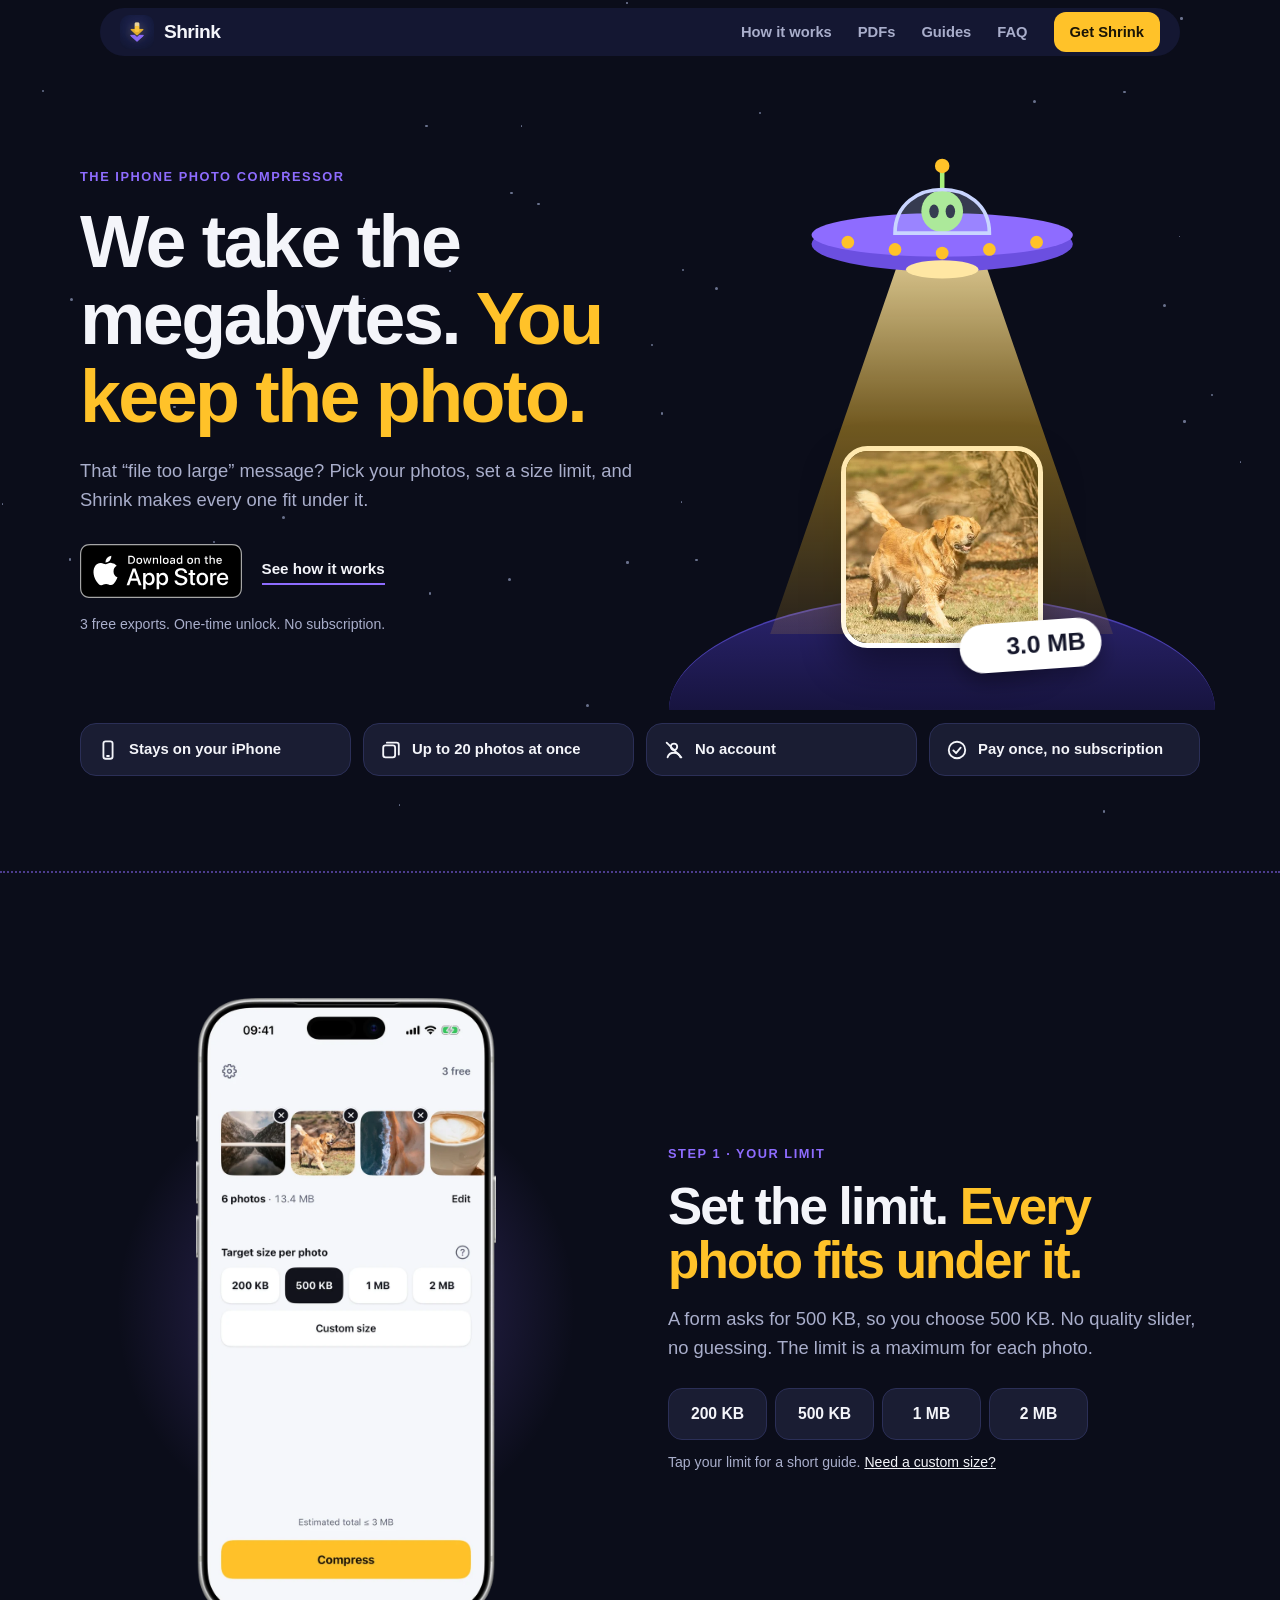
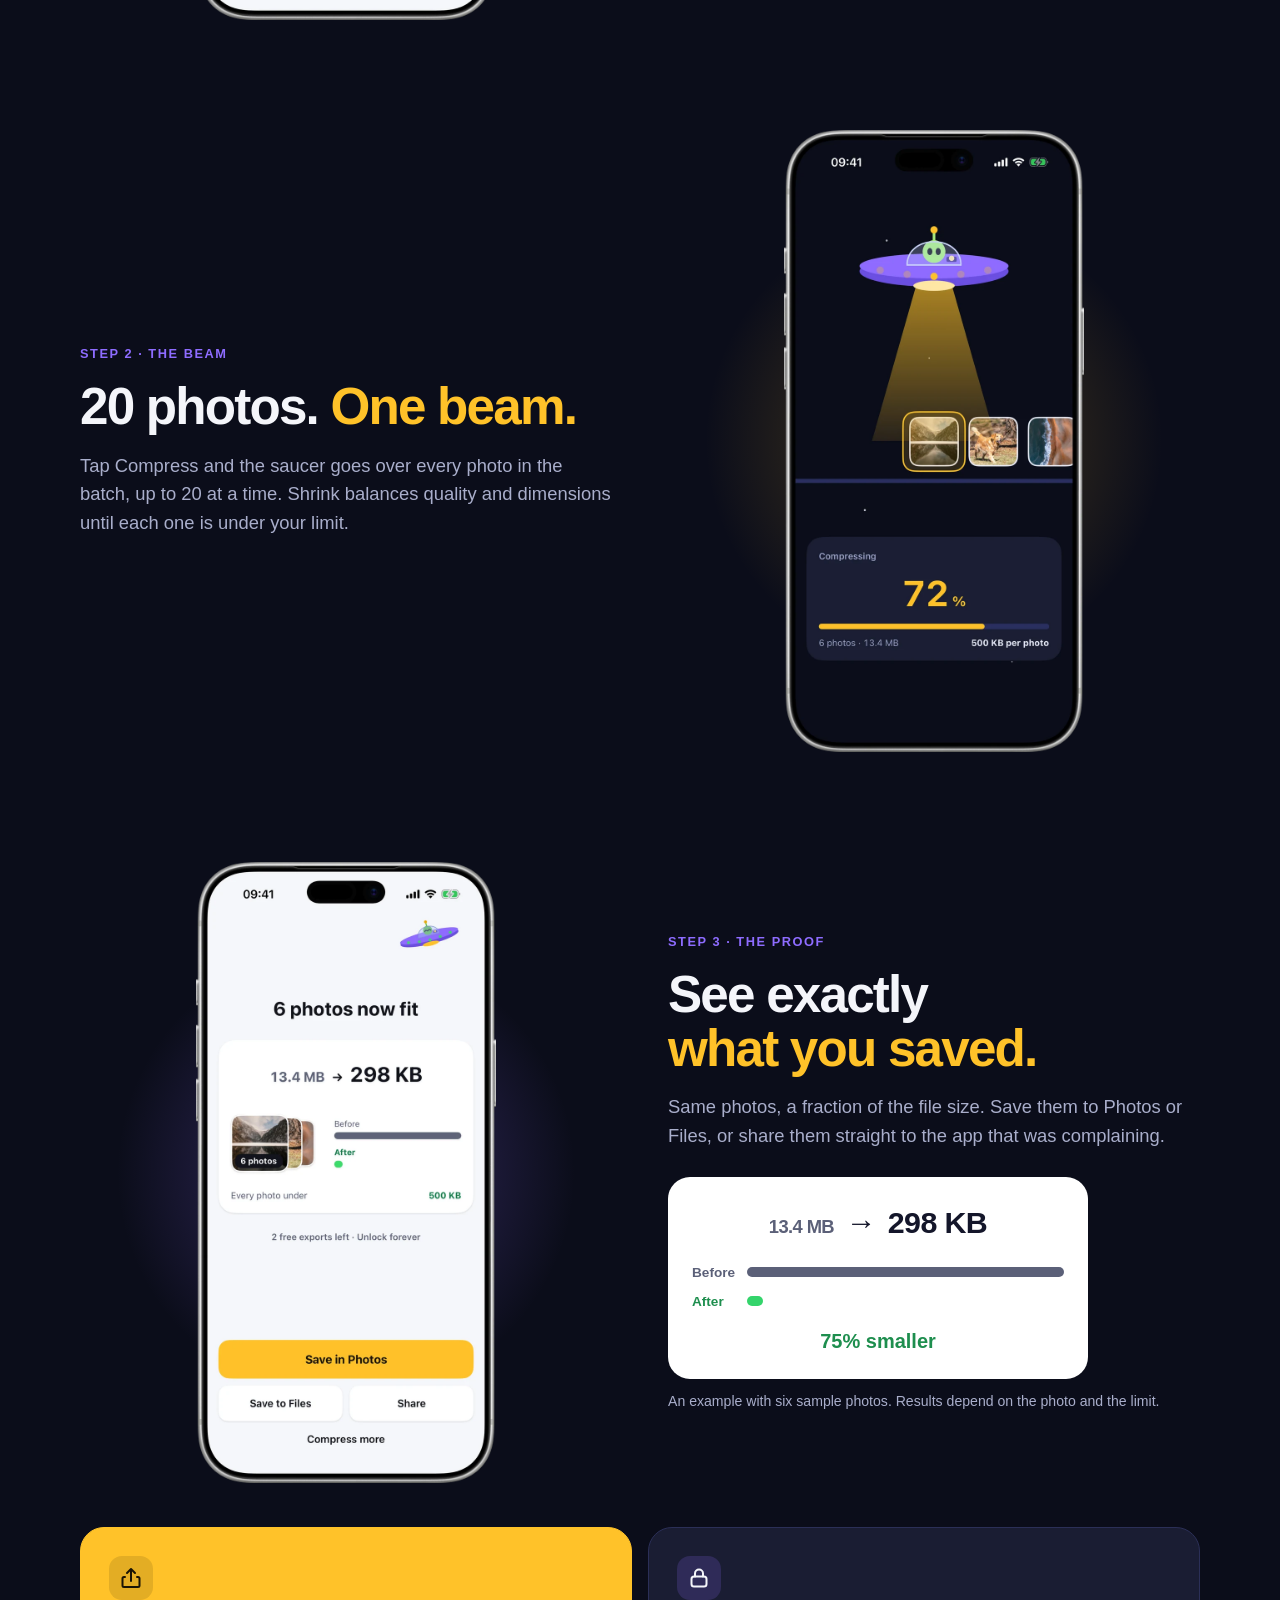
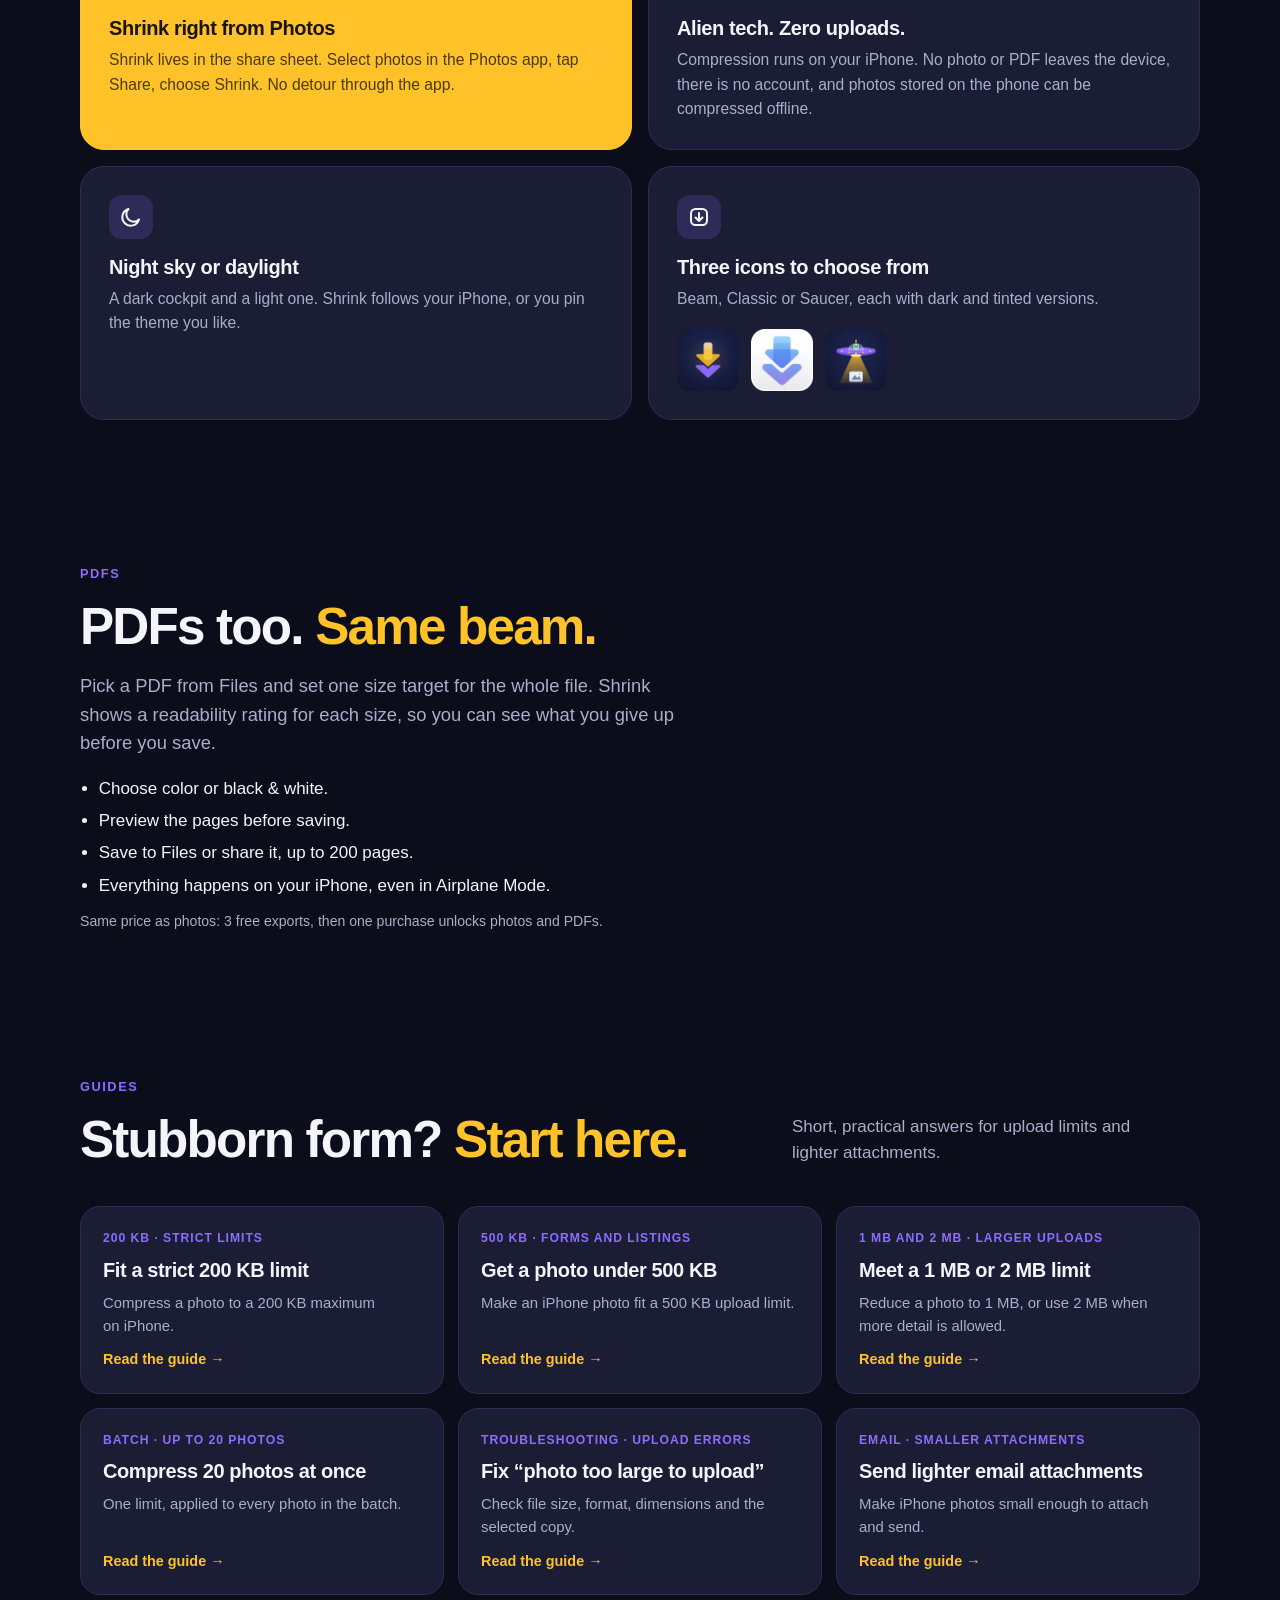
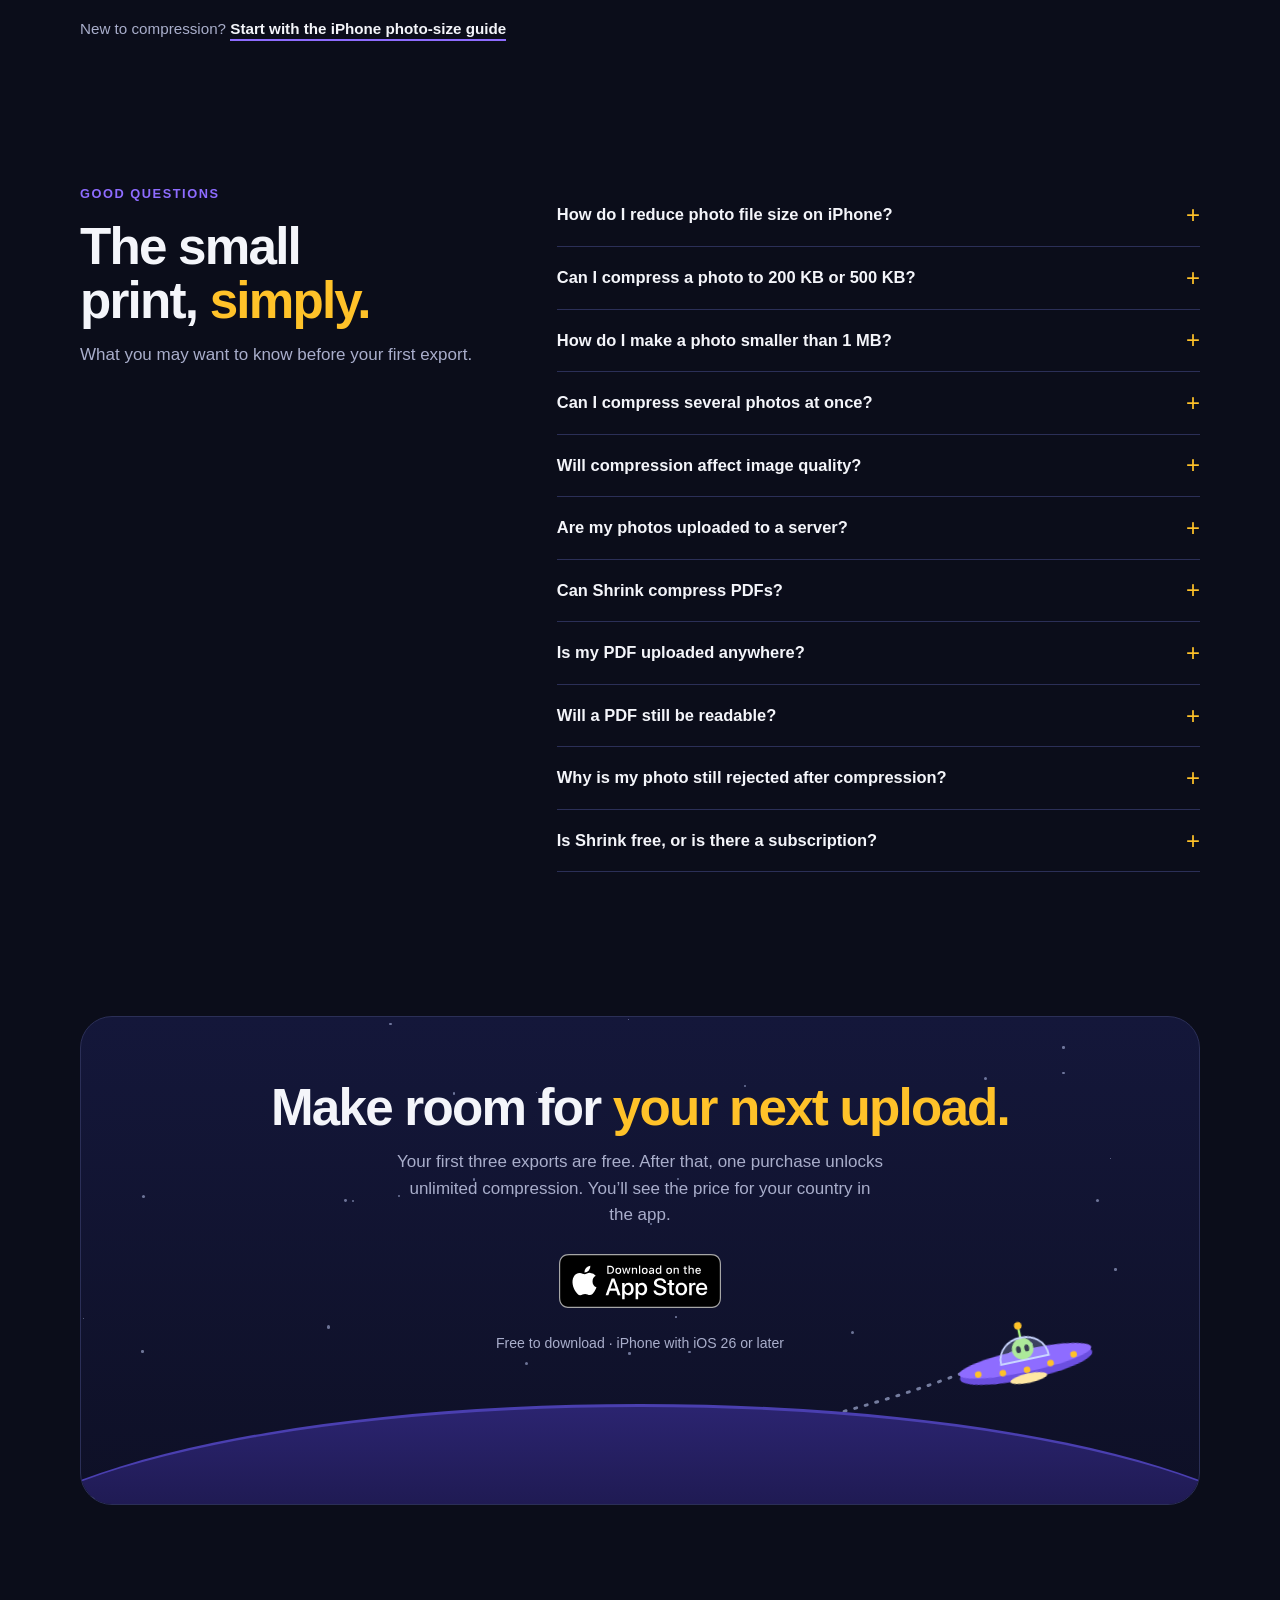
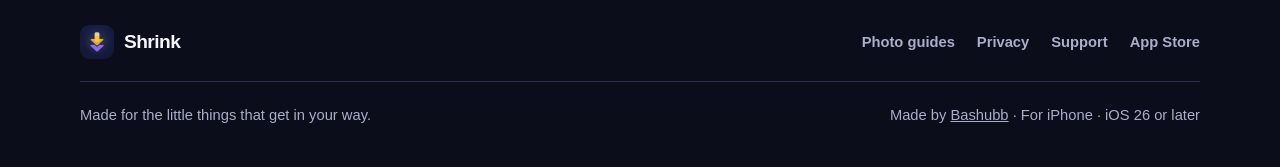
==== commit 3b6c47e0: "PDF: section, FAQ and privacy paragraph Co-Authored-By: Claude Sonnet 5.5 <noreply@anthropic.com>" ====
--- a/index.html
+++ b/index.html
@@ -4,7 +4,7 @@
 <meta charset="utf-8">
 <meta name="viewport" content="width=device-width, initial-scale=1, viewport-fit=cover">
 <title>iPhone Photo Compressor for Upload Limits | Shrink</title>
-<meta name="description" content="Compress iPhone photos to 200 KB, 500 KB, 1 MB or a custom limit. Up to 20 photos at once, processed on your device. Try three exports free.">
+<meta name="description" content="Compress iPhone photos to 200 KB, 500 KB, 1 MB or a custom limit. Up to 20 photos at once, plus PDFs, processed on your device. Try three exports free.">
 <link rel="canonical" href="https://bashubb.com/shrink/">
 <meta name="theme-color" content="#0B0D1A">
 <meta name="application-name" content="Shrink">
@@ -13,7 +13,7 @@
 <meta property="og:type" content="website">
 <meta property="og:site_name" content="Shrink">
 <meta property="og:title" content="iPhone Photo Compressor for Upload Limits | Shrink">
-<meta property="og:description" content="Compress iPhone photos to 200 KB, 500 KB, 1 MB or a custom limit. Up to 20 photos at once, processed on your device. Try three exports free.">
+<meta property="og:description" content="Compress iPhone photos to 200 KB, 500 KB, 1 MB or a custom limit. Up to 20 photos at once, plus PDFs, processed on your device. Try three exports free.">
 <meta property="og:url" content="https://bashubb.com/shrink/">
 <meta property="og:image" content="https://bashubb.com/shrink/assets/social-preview.png">
 <meta property="og:image:width" content="1200">
@@ -26,9 +26,9 @@
 <link rel="icon" href="assets/fav/favicon-192.png" type="image/png" sizes="192x192">
 <link rel="apple-touch-icon" href="assets/fav/apple-touch-icon.png">
 <script>document.documentElement.classList.add('js')</script>
-<link rel="stylesheet" href="assets/shrink.css?v=1">
+<link rel="stylesheet" href="assets/shrink.css?v=2">
 <script src="assets/shrink.js?v=1" defer></script>
-<script type="application/ld+json">{"@context": "https://schema.org", "@type": "SoftwareApplication", "@id": "https://bashubb.com/shrink/#app", "name": "Photo Compressor - Shrink", "url": "https://bashubb.com/shrink/", "downloadUrl": "https://apps.apple.com/app/id6804833389", "image": "https://bashubb.com/shrink/assets/app-icon-512.webp", "operatingSystem": "iOS 26.0 or later", "applicationCategory": "MultimediaApplication", "softwareVersion": "1.0", "author": {"@type": "Person", "name": "Hubert Kielkowski"}, "description": "Compress up to 20 iPhone photos to a chosen maximum file size with on-device processing. Three free exports, then a one-time unlock.", "offers": {"@type": "Offer", "price": "0", "priceCurrency": "USD", "url": "https://apps.apple.com/us/app/id6804833389", "description": "Free download with three free exports. A one-time in-app purchase unlocks unlimited compression; pricing varies by storefront."}}</script><script type="application/ld+json">{"@context": "https://schema.org", "@type": "FAQPage", "mainEntity": [{"@type": "Question", "name": "How do I reduce photo file size on iPhone?", "acceptedAnswer": {"@type": "Answer", "text": "Choose your photos in Shrink, set a maximum size, then tap Compress. Review the result and save or share the smaller copy."}}, {"@type": "Question", "name": "Can I compress a photo to 200 KB or 500 KB?", "acceptedAnswer": {"@type": "Answer", "text": "Yes. Both sizes are built-in presets. Each sets a maximum per photo; the final file can be smaller. Check any separate format or dimension requirements before uploading."}}, {"@type": "Question", "name": "How do I make a photo smaller than 1 MB?", "acceptedAnswer": {"@type": "Answer", "text": "Select the 1 MB preset and compress. For a different limit, use 2 MB or Custom Size. A strict upload boundary may need a little margin below the stated limit."}}, {"@type": "Question", "name": "Can I compress several photos at once?", "acceptedAnswer": {"@type": "Answer", "text": "Yes, up to 20 photos per batch. Your chosen maximum applies to every photo individually, so the combined batch can exceed that size."}}, {"@type": "Question", "name": "Will compression affect image quality?", "acceptedAnswer": {"@type": "Answer", "text": "It can. Shrink adjusts quality and, when needed, dimensions to fit your limit. Use the largest permitted target and review important detail. Photos already below the target are left unchanged."}}, {"@type": "Question", "name": "Are my photos uploaded to a server?", "acceptedAnswer": {"@type": "Answer", "text": "No. Photo compression happens on your iPhone. Locally available photos can be compressed offline. Purchases and restoring access may require a connection."}}, {"@type": "Question", "name": "Why is my photo still rejected after compression?", "acceptedAnswer": {"@type": "Answer", "text": "The form may also require a particular format, dimensions, or a combined size limit. Confirm you selected the exported copy, then check the full upload requirements."}}, {"@type": "Question", "name": "Is Shrink free, or is there a subscription?", "acceptedAnswer": {"@type": "Answer", "text": "Your first three exports are free. A one-time purchase unlocks unlimited compression, with no subscription and no ads. Requires iPhone with iOS 26 or later."}}]}</script><script type="application/ld+json">{"@context": "https://schema.org", "@type": "WebSite", "name": "Shrink", "alternateName": ["Shrink App", "The Shrink"], "url": "https://bashubb.com/shrink/"}</script>
+<script type="application/ld+json">{"@context": "https://schema.org", "@type": "SoftwareApplication", "@id": "https://bashubb.com/shrink/#app", "name": "Photo Compressor - Shrink", "url": "https://bashubb.com/shrink/", "downloadUrl": "https://apps.apple.com/app/id6804833389", "image": "https://bashubb.com/shrink/assets/app-icon-512.webp", "operatingSystem": "iOS 26.0 or later", "applicationCategory": "MultimediaApplication", "softwareVersion": "1.0", "author": {"@type": "Person", "name": "Hubert Kielkowski"}, "description": "Compress up to 20 iPhone photos, or a PDF, to a chosen maximum file size with on-device processing. Three free exports, then a one-time unlock.", "offers": {"@type": "Offer", "price": "0", "priceCurrency": "USD", "url": "https://apps.apple.com/us/app/id6804833389", "description": "Free download with three free exports. A one-time in-app purchase unlocks unlimited compression; pricing varies by storefront."}}</script><script type="application/ld+json">{"@context": "https://schema.org", "@type": "FAQPage", "mainEntity": [{"@type": "Question", "name": "How do I reduce photo file size on iPhone?", "acceptedAnswer": {"@type": "Answer", "text": "Choose your photos in Shrink, set a maximum size, then tap Compress. Review the result and save or share the smaller copy."}}, {"@type": "Question", "name": "Can I compress a photo to 200 KB or 500 KB?", "acceptedAnswer": {"@type": "Answer", "text": "Yes. Both sizes are built-in presets. Each sets a maximum per photo; the final file can be smaller. Check any separate format or dimension requirements before uploading."}}, {"@type": "Question", "name": "How do I make a photo smaller than 1 MB?", "acceptedAnswer": {"@type": "Answer", "text": "Select the 1 MB preset and compress. For a different limit, use 2 MB or Custom Size. A strict upload boundary may need a little margin below the stated limit."}}, {"@type": "Question", "name": "Can I compress several photos at once?", "acceptedAnswer": {"@type": "Answer", "text": "Yes, up to 20 photos per batch. Your chosen maximum applies to every photo individually, so the combined batch can exceed that size."}}, {"@type": "Question", "name": "Will compression affect image quality?", "acceptedAnswer": {"@type": "Answer", "text": "It can. Shrink adjusts quality and, when needed, dimensions to fit your limit. Use the largest permitted target and review important detail. Photos already below the target are left unchanged."}}, {"@type": "Question", "name": "Are my photos uploaded to a server?", "acceptedAnswer": {"@type": "Answer", "text": "No. Photo compression happens on your iPhone. Locally available photos can be compressed offline. Purchases and restoring access may require a connection."}}, {"@type": "Question", "name": "Can Shrink compress PDFs?", "acceptedAnswer": {"@type": "Answer", "text": "Yes. Pick a PDF from Files, set one size target for the whole file, and choose color or black & white. Shrink shows a readability rating for each size, and you can preview the pages before saving. PDFs of up to 200 pages work, and you can save to Files or share the result."}}, {"@type": "Question", "name": "Is my PDF uploaded anywhere?", "acceptedAnswer": {"@type": "Answer", "text": "No. PDFs are compressed on your iPhone, and this also works in Airplane Mode. Your file is saved only where you choose, in Files or wherever you share it."}}, {"@type": "Question", "name": "Will a PDF still be readable?", "acceptedAnswer": {"@type": "Answer", "text": "Often, but it depends on the file. Scans shrink the most. A PDF made of real text becomes page images, and Shrink asks before doing that. Each size shows a readability rating, and you can preview the pages before saving. Digital signatures are not kept, and Shrink warns you before it touches a signed file."}}, {"@type": "Question", "name": "Why is my photo still rejected after compression?", "acceptedAnswer": {"@type": "Answer", "text": "The form may also require a particular format, dimensions, or a combined size limit. Confirm you selected the exported copy, then check the full upload requirements."}}, {"@type": "Question", "name": "Is Shrink free, or is there a subscription?", "acceptedAnswer": {"@type": "Answer", "text": "Your first three exports are free. A one-time purchase unlocks unlimited compression, with no subscription and no ads. Requires iPhone with iOS 26 or later."}}]}</script><script type="application/ld+json">{"@context": "https://schema.org", "@type": "WebSite", "name": "Shrink", "alternateName": ["Shrink App", "The Shrink"], "url": "https://bashubb.com/shrink/"}</script>
 </head>
 <body>
 <a class="skip" href="#main">Skip to content</a>
@@ -38,6 +38,7 @@
     <a class="brand" href="index.html" aria-label="Shrink home"><img src="assets/media/icon-beam.webp" alt="" width="34" height="34">Shrink</a>
     <div class="bar-links">
       <a href="#how-it-works">How it works</a>
+      <a href="#pdf">PDFs</a>
       <a href="#guides">Guides</a>
       <a href="#faq">FAQ</a>
       <a class="get" href="https://apps.apple.com/app/id6804833389">Get Shrink</a>
@@ -123,10 +124,32 @@
 
     <div class="cards">
       <article class="card gold" data-in><div class="card-ic"><svg viewBox="0 0 24 24" fill="none" stroke="currentColor" stroke-width="2" stroke-linecap="round" stroke-linejoin="round" aria-hidden="true"><path d="M12 15V3.5M8 7l4-4 4 4"/><path d="M6 11H5a1.5 1.5 0 0 0-1.5 1.5v7A1.5 1.5 0 0 0 5 21h14a1.5 1.5 0 0 0 1.5-1.5v-7A1.5 1.5 0 0 0 19 11h-1"/></svg></div><h3>Shrink right from Photos</h3><p>Shrink lives in the share sheet. Select photos in the Photos app, tap Share, choose Shrink. No detour through the app.</p></article>
-      <article class="card" data-in><div class="card-ic"><svg viewBox="0 0 24 24" fill="none" stroke="currentColor" stroke-width="2" stroke-linecap="round" stroke-linejoin="round" aria-hidden="true"><rect x="4.5" y="10.5" width="15" height="10" rx="2.5"/><path d="M8 10.5V7.5a4 4 0 0 1 8 0v3"/></svg></div><h3>Alien tech. Zero uploads.</h3><p>Compression runs on your iPhone. No photo leaves the device, there is no account, and photos stored on the phone can be compressed offline.</p></article>
+      <article class="card" data-in><div class="card-ic"><svg viewBox="0 0 24 24" fill="none" stroke="currentColor" stroke-width="2" stroke-linecap="round" stroke-linejoin="round" aria-hidden="true"><rect x="4.5" y="10.5" width="15" height="10" rx="2.5"/><path d="M8 10.5V7.5a4 4 0 0 1 8 0v3"/></svg></div><h3>Alien tech. Zero uploads.</h3><p>Compression runs on your iPhone. No photo or PDF leaves the device, there is no account, and photos stored on the phone can be compressed offline.</p></article>
       <article class="card" data-in><div class="card-ic"><svg viewBox="0 0 24 24" fill="none" stroke="currentColor" stroke-width="2" stroke-linecap="round" stroke-linejoin="round" aria-hidden="true"><path d="M20 14.5A8.5 8.5 0 1 1 9.5 4a7 7 0 0 0 10.500 10.500z"/></svg></div><h3>Night sky or daylight</h3><p>A dark cockpit and a light one. Shrink follows your iPhone, or you pin the theme you like.</p></article>
       <article class="card" data-in><div class="card-ic"><svg viewBox="0 0 24 24" fill="none" stroke="currentColor" stroke-width="2" stroke-linecap="round" stroke-linejoin="round" aria-hidden="true"><rect x="4" y="4" width="16" height="16" rx="4.5"/><path d="M12 8v8M8.500 12.500 12 16l3.500-3.500"/></svg></div><h3>Three icons to choose from</h3><p>Beam, Classic or Saucer, each with dark and tinted versions.</p>
         <div class="icons"><img src="assets/media/icon-beam.webp" width="62" height="62" alt="Beam icon" loading="lazy"><img src="assets/media/icon-classic.webp" width="62" height="62" alt="Classic icon" loading="lazy"><img src="assets/media/icon-saucer.webp" width="62" height="62" alt="Saucer icon" loading="lazy"></div></article>
+    </div>
+  </div>
+</section>
+
+<section class="section" id="pdf" aria-labelledby="pdf-title">
+  <div class="wrap">
+    <div class="row solo" data-in>
+      <!-- Phone image slot: when the screenshot exists, drop the "solo" class from this row and uncomment:
+      <div class="row-art"><div class="halo gold"></div><img class="device" src="assets/media/iphone-pdf-light.webp" width="720" height="1492" alt="..." loading="lazy" decoding="async"></div>
+      -->
+      <div class="row-copy rise">
+        <span class="eyebrow">PDFs</span>
+        <h2 id="pdf-title">PDFs too. <em>Same beam.</em></h2>
+        <p class="lede">Pick a PDF from Files and set one size target for the whole file. Shrink shows a readability rating for each size, so you can see what you give up before you save.</p>
+        <ul class="list">
+          <li>Choose color or black &amp; white.</li>
+          <li>Preview the pages before saving.</li>
+          <li>Save to Files or share it, up to 200 pages.</li>
+          <li>Everything happens on your iPhone, even in Airplane Mode.</li>
+        </ul>
+        <p class="keys-note">Same price as photos: 3 free exports, then one purchase unlocks photos and PDFs.</p>
+      </div>
     </div>
   </div>
 </section>
@@ -142,7 +165,7 @@
 <section class="section" id="faq" aria-labelledby="faq-title">
   <div class="wrap faq">
     <div><span class="eyebrow">Good questions</span><h2 id="faq-title">The small print, <em>simply.</em></h2><p>What you may want to know before your first export.</p></div>
-    <div class="faq-list"><details><summary>How do I reduce photo file size on iPhone?</summary><p>Choose your photos in Shrink, set a maximum size, then tap Compress. Review the result and save or share the smaller copy.<br><a href="guides/reduce-photo-size-iphone/index.html#steps" aria-label="Learn more: How do I reduce photo file size on iPhone?">Read the guide</a></p></details><details><summary>Can I compress a photo to 200 KB or 500 KB?</summary><p>Yes. Both sizes are built-in presets. Each sets a maximum per photo; the final file can be smaller. Check any separate format or dimension requirements before uploading.<br><a href="guides/compress-photo-to-200kb/index.html#steps" aria-label="Learn more: Can I compress a photo to 200 KB or 500 KB?">Read the guide</a></p></details><details><summary>How do I make a photo smaller than 1 MB?</summary><p>Select the 1 MB preset and compress. For a different limit, use 2 MB or Custom Size. A strict upload boundary may need a little margin below the stated limit.<br><a href="guides/compress-photo-under-1mb/index.html#steps" aria-label="Learn more: How do I make a photo smaller than 1 MB?">Read the guide</a></p></details><details><summary>Can I compress several photos at once?</summary><p>Yes, up to 20 photos per batch. Your chosen maximum applies to every photo individually, so the combined batch can exceed that size.<br><a href="guides/batch-compress-photos-iphone/index.html#per-photo" aria-label="Learn more: Can I compress several photos at once?">Read the guide</a></p></details><details><summary>Will compression affect image quality?</summary><p>It can. Shrink adjusts quality and, when needed, dimensions to fit your limit. Use the largest permitted target and review important detail. Photos already below the target are left unchanged.<br><a href="guides/reduce-photo-size-iphone/index.html#quality" aria-label="Learn more: Will compression affect image quality?">Read the guide</a></p></details><details><summary>Are my photos uploaded to a server?</summary><p>No. Photo compression happens on your iPhone. Locally available photos can be compressed offline. Purchases and restoring access may require a connection.<br><a href="guides/reduce-photo-size-iphone/index.html#offline" aria-label="Learn more: Are my photos uploaded to a server?">Read the guide</a></p></details><details><summary>Why is my photo still rejected after compression?</summary><p>The form may also require a particular format, dimensions, or a combined size limit. Confirm you selected the exported copy, then check the full upload requirements.<br><a href="guides/photo-too-large-to-upload-iphone/index.html#diagnose" aria-label="Learn more: Why is my photo still rejected after compression?">Read the guide</a></p></details><details><summary>Is Shrink free, or is there a subscription?</summary><p>Your first three exports are free. A one-time purchase unlocks unlimited compression, with no subscription and no ads. Requires iPhone with iOS 26 or later.<br><a href="guides/reduce-photo-size-iphone/index.html#free" aria-label="Learn more: Is Shrink free, or is there a subscription?">Read the guide</a></p></details></div>
+    <div class="faq-list"><details><summary>How do I reduce photo file size on iPhone?</summary><p>Choose your photos in Shrink, set a maximum size, then tap Compress. Review the result and save or share the smaller copy.<br><a href="guides/reduce-photo-size-iphone/index.html#steps" aria-label="Learn more: How do I reduce photo file size on iPhone?">Read the guide</a></p></details><details><summary>Can I compress a photo to 200 KB or 500 KB?</summary><p>Yes. Both sizes are built-in presets. Each sets a maximum per photo; the final file can be smaller. Check any separate format or dimension requirements before uploading.<br><a href="guides/compress-photo-to-200kb/index.html#steps" aria-label="Learn more: Can I compress a photo to 200 KB or 500 KB?">Read the guide</a></p></details><details><summary>How do I make a photo smaller than 1 MB?</summary><p>Select the 1 MB preset and compress. For a different limit, use 2 MB or Custom Size. A strict upload boundary may need a little margin below the stated limit.<br><a href="guides/compress-photo-under-1mb/index.html#steps" aria-label="Learn more: How do I make a photo smaller than 1 MB?">Read the guide</a></p></details><details><summary>Can I compress several photos at once?</summary><p>Yes, up to 20 photos per batch. Your chosen maximum applies to every photo individually, so the combined batch can exceed that size.<br><a href="guides/batch-compress-photos-iphone/index.html#per-photo" aria-label="Learn more: Can I compress several photos at once?">Read the guide</a></p></details><details><summary>Will compression affect image quality?</summary><p>It can. Shrink adjusts quality and, when needed, dimensions to fit your limit. Use the largest permitted target and review important detail. Photos already below the target are left unchanged.<br><a href="guides/reduce-photo-size-iphone/index.html#quality" aria-label="Learn more: Will compression affect image quality?">Read the guide</a></p></details><details><summary>Are my photos uploaded to a server?</summary><p>No. Photo compression happens on your iPhone. Locally available photos can be compressed offline. Purchases and restoring access may require a connection.<br><a href="guides/reduce-photo-size-iphone/index.html#offline" aria-label="Learn more: Are my photos uploaded to a server?">Read the guide</a></p></details><details><summary>Can Shrink compress PDFs?</summary><p>Yes. Pick a PDF from Files, set one size target for the whole file, and choose color or black &amp; white. Shrink shows a readability rating for each size, and you can preview the pages before saving. PDFs of up to 200 pages work, and you can save to Files or share the result.</p></details><details><summary>Is my PDF uploaded anywhere?</summary><p>No. PDFs are compressed on your iPhone, and this also works in Airplane Mode. Your file is saved only where you choose, in Files or wherever you share it.</p></details><details><summary>Will a PDF still be readable?</summary><p>Often, but it depends on the file. Scans shrink the most. A PDF made of real text becomes page images, and Shrink asks before doing that. Each size shows a readability rating, and you can preview the pages before saving. Digital signatures are not kept, and Shrink warns you before it touches a signed file.</p></details><details><summary>Why is my photo still rejected after compression?</summary><p>The form may also require a particular format, dimensions, or a combined size limit. Confirm you selected the exported copy, then check the full upload requirements.<br><a href="guides/photo-too-large-to-upload-iphone/index.html#diagnose" aria-label="Learn more: Why is my photo still rejected after compression?">Read the guide</a></p></details><details><summary>Is Shrink free, or is there a subscription?</summary><p>Your first three exports are free. A one-time purchase unlocks unlimited compression, with no subscription and no ads. Requires iPhone with iOS 26 or later.<br><a href="guides/reduce-photo-size-iphone/index.html#free" aria-label="Learn more: Is Shrink free, or is there a subscription?">Read the guide</a></p></details></div>
   </div>
 </section>
 
--- a/assets/shrink.css
+++ b/assets/shrink.css
@@ -137,6 +137,9 @@
 .row{display:grid;grid-template-columns:1fr 1fr;align-items:center;gap:56px}
 .row + .row{margin-top:110px}
 .row.flip .row-art{order:2}
+.row.solo{grid-template-columns:minmax(0,640px);justify-content:start}
+.row.solo .list{margin:18px 0 0;padding-left:1.1em;list-style:disc}
+.row.solo .list li{margin:6px 0}
 .row-copy h2{margin-bottom:18px}
 .row-art{display:grid;place-items:center;perspective:1400px;position:relative}
 .device{width:min(300px,72%)}
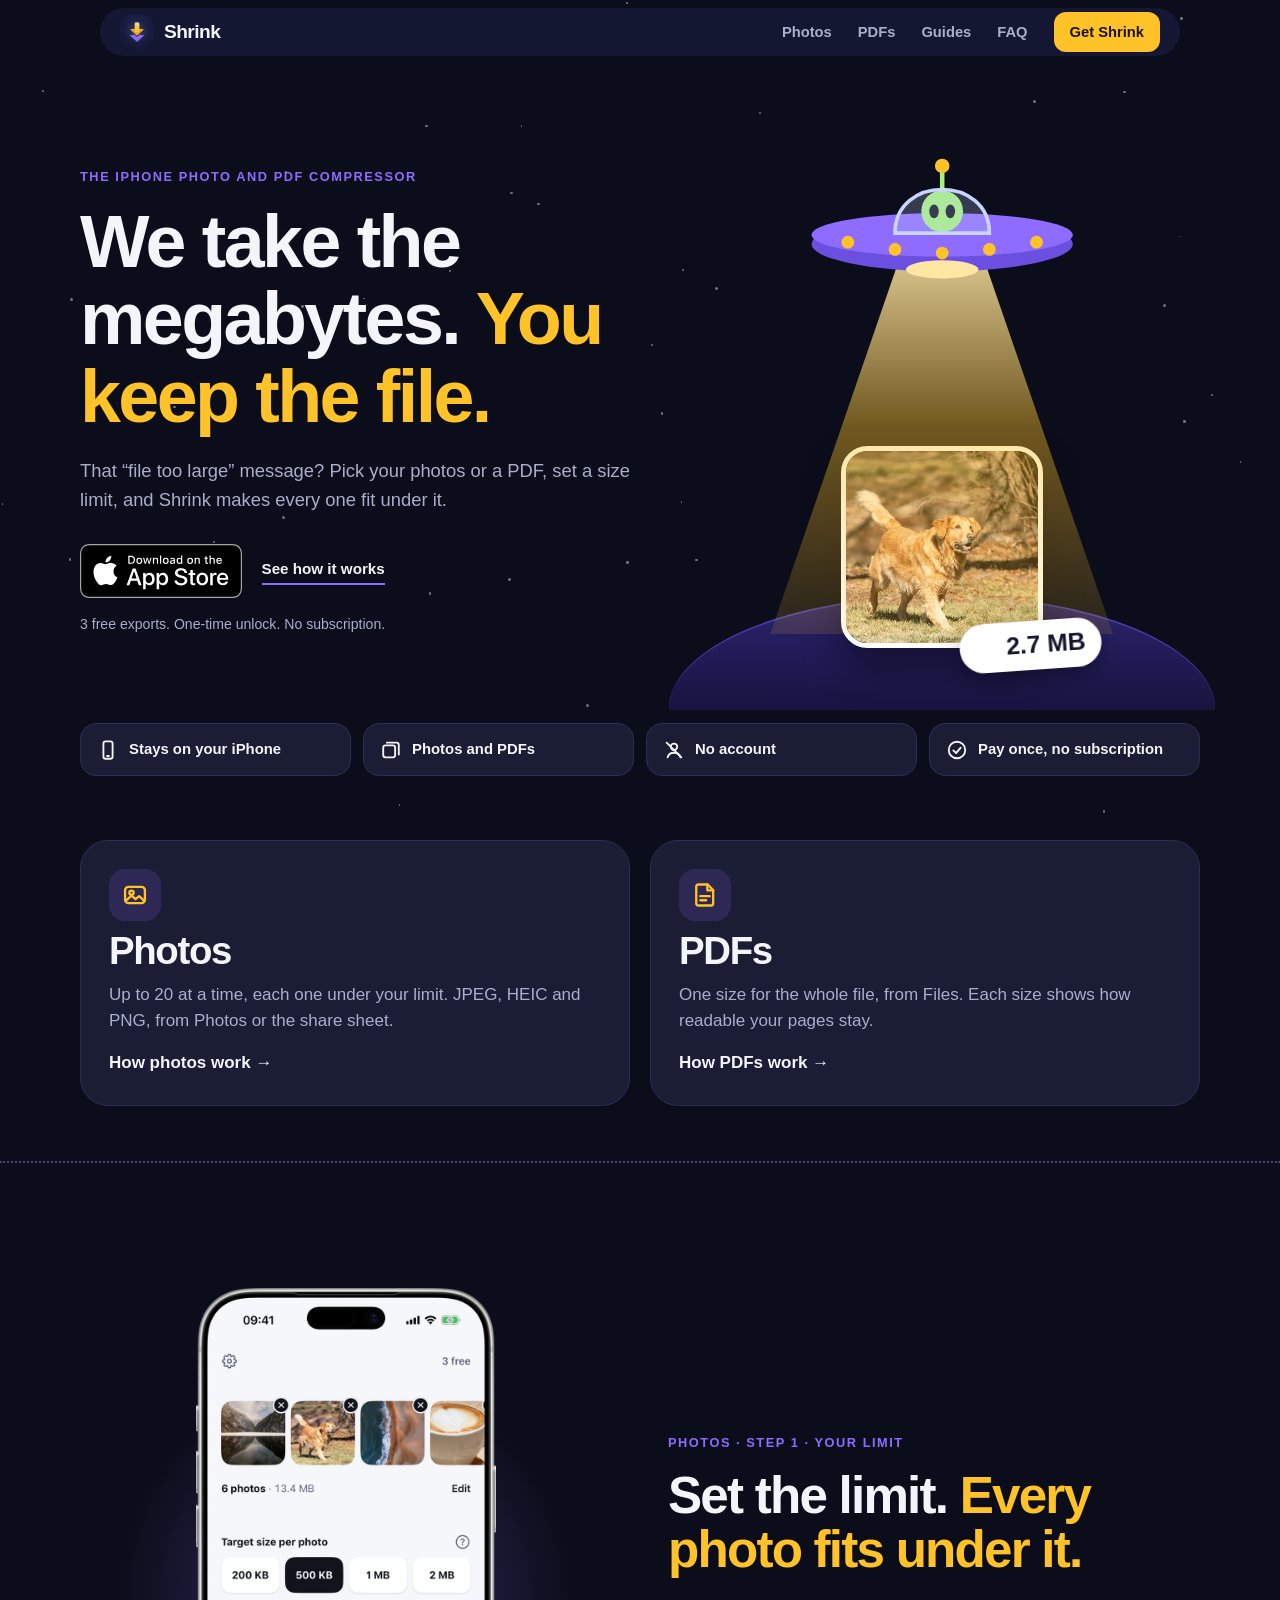
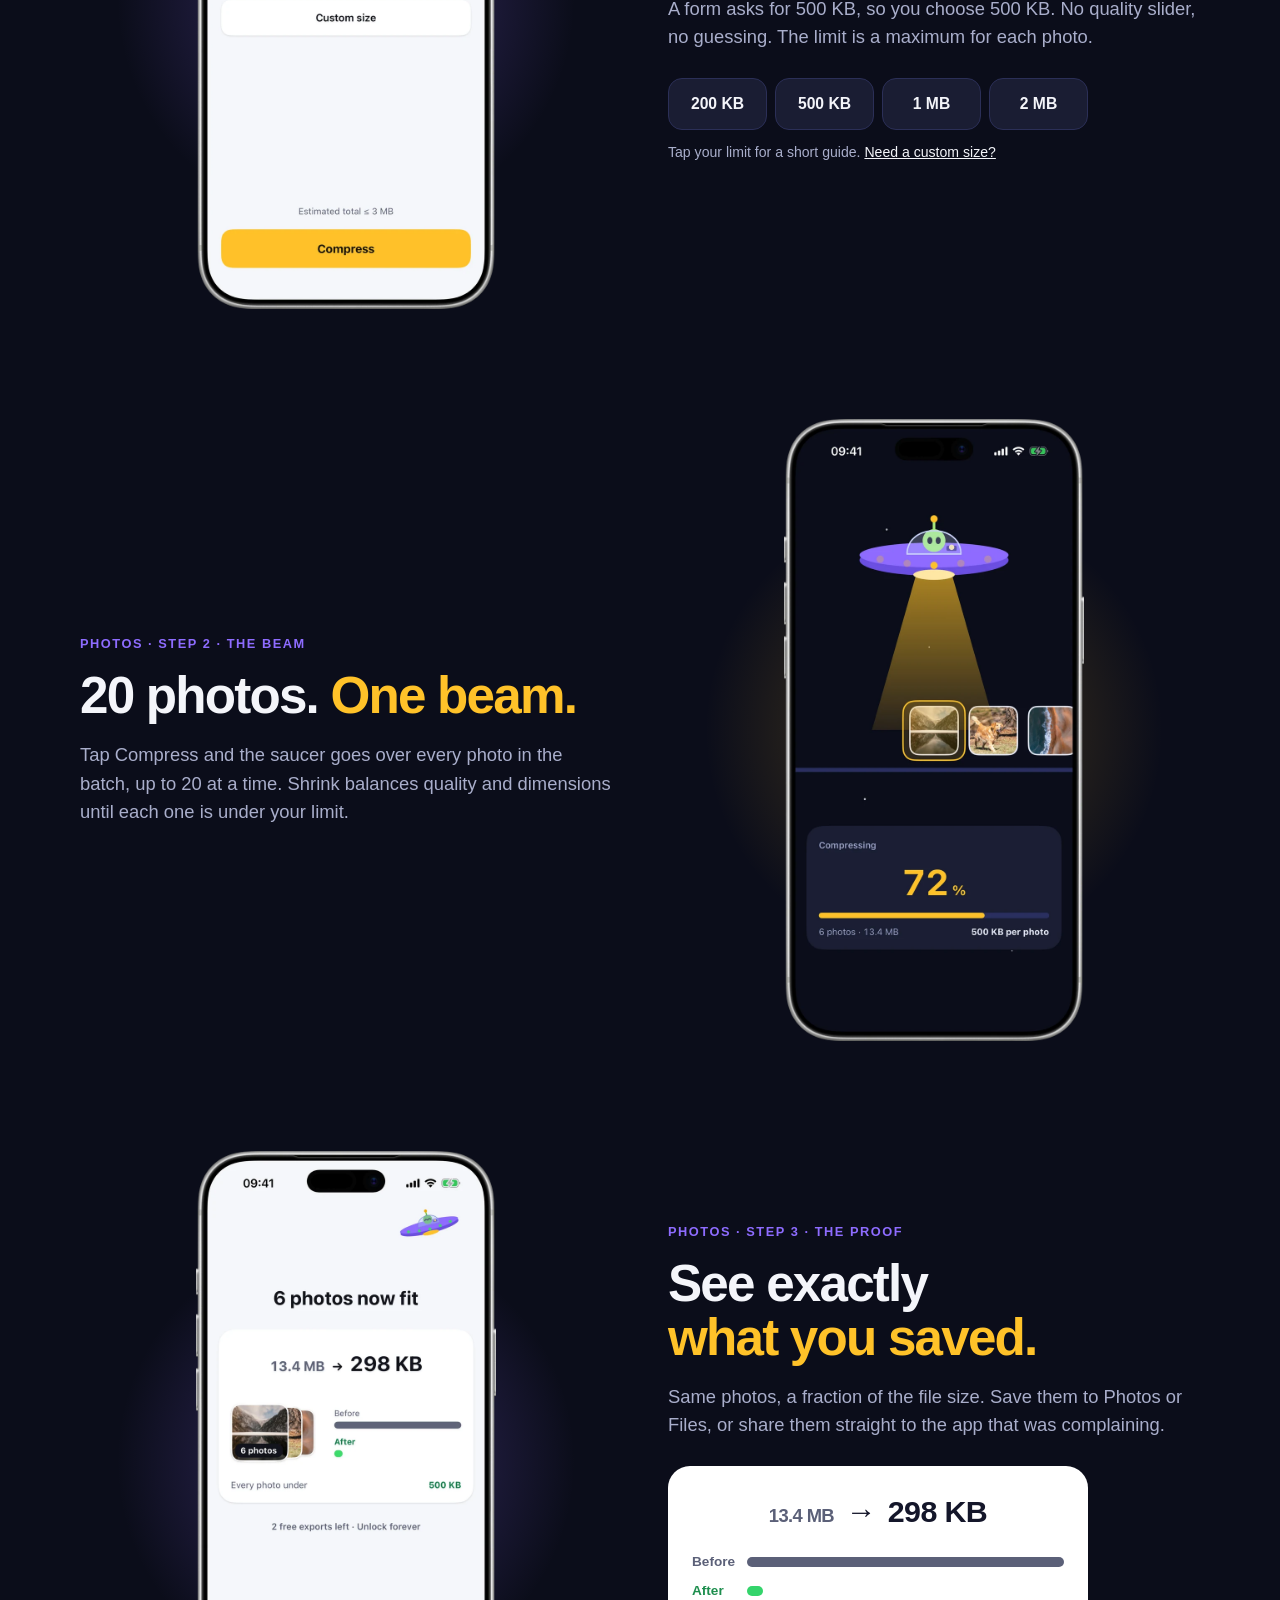
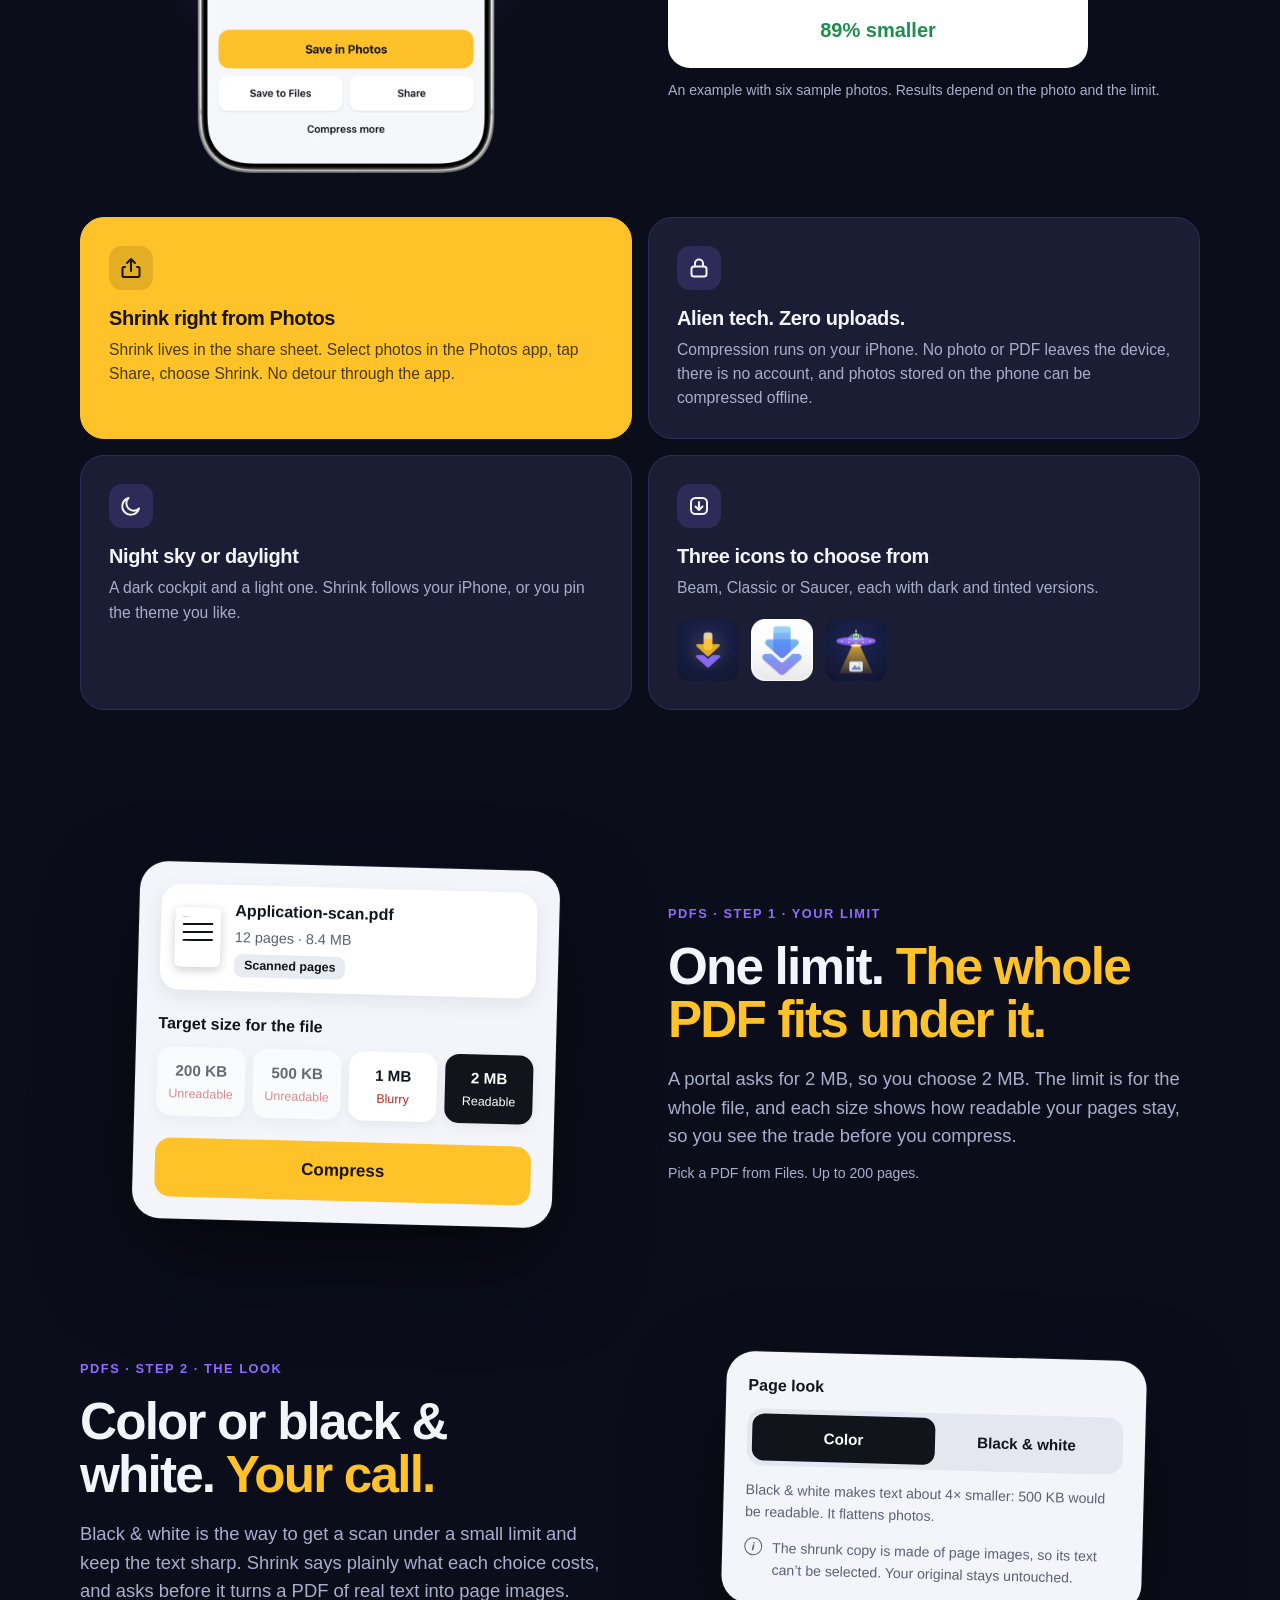
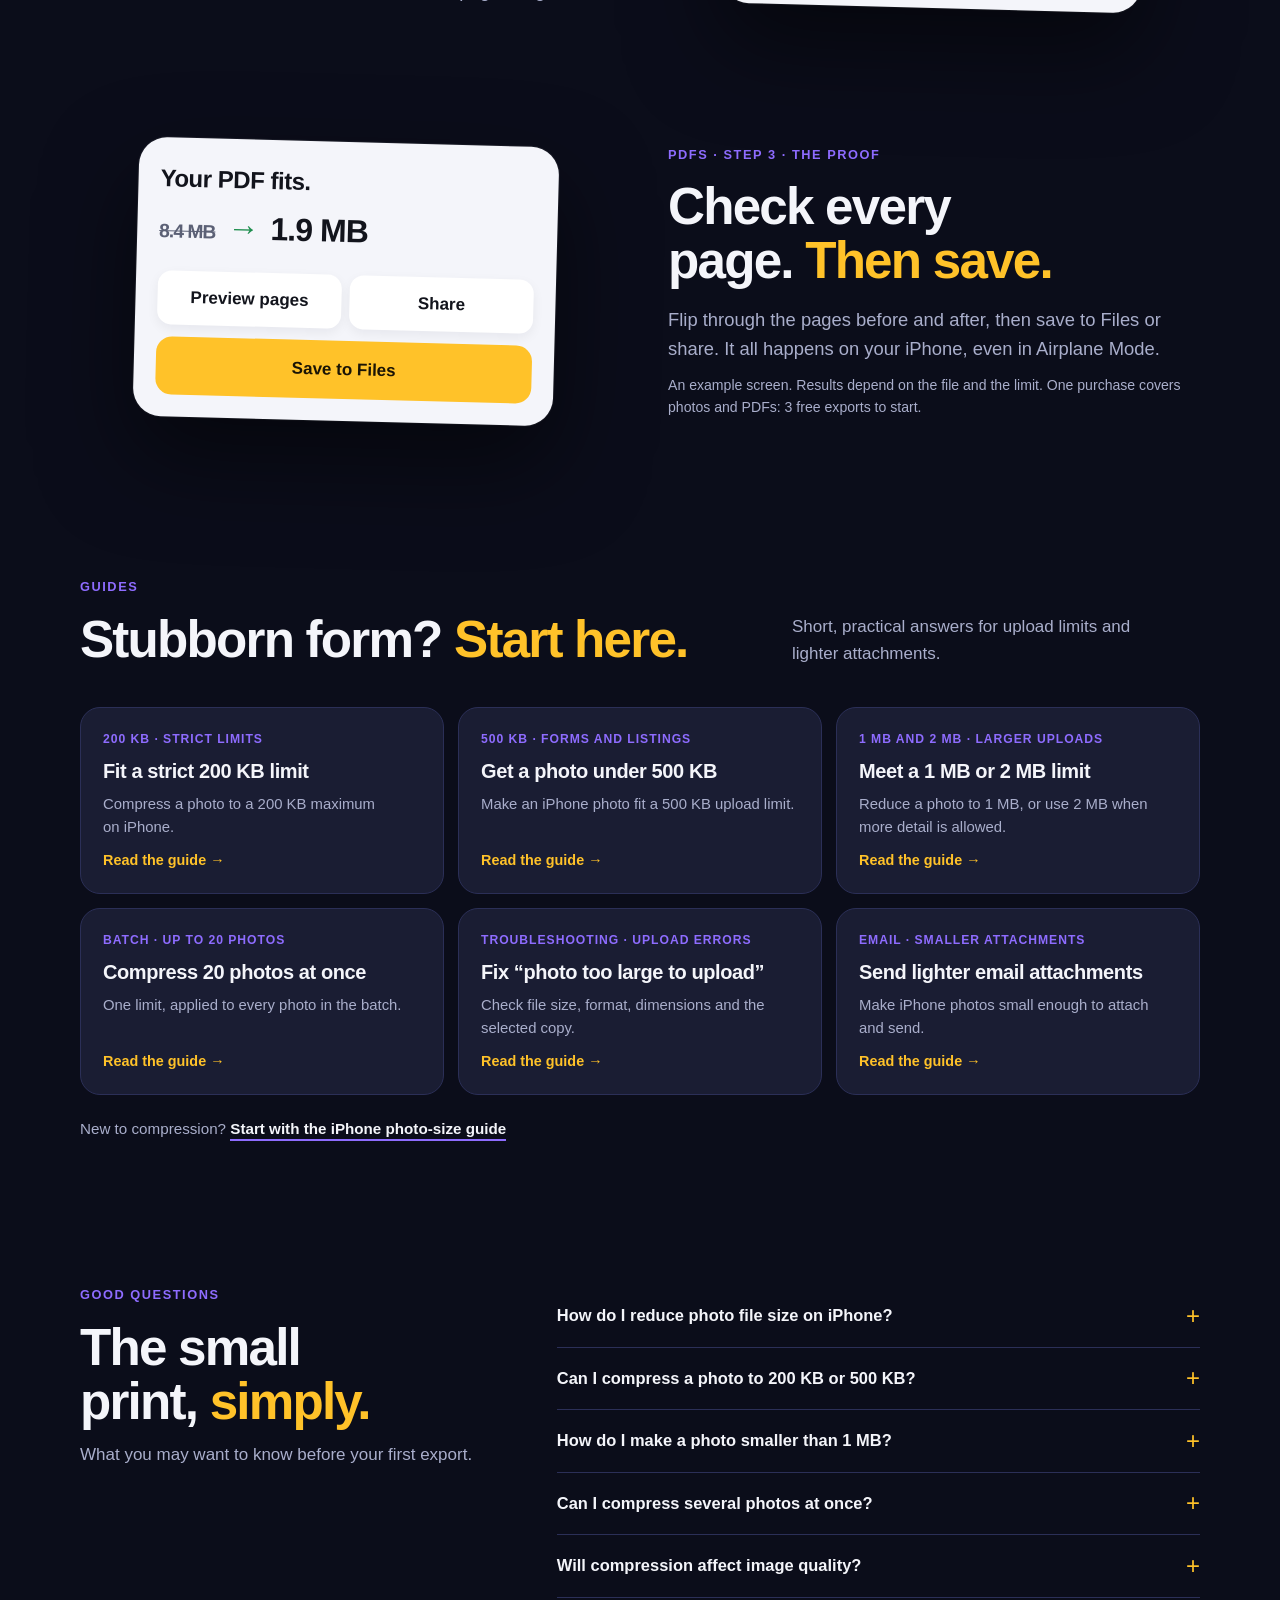
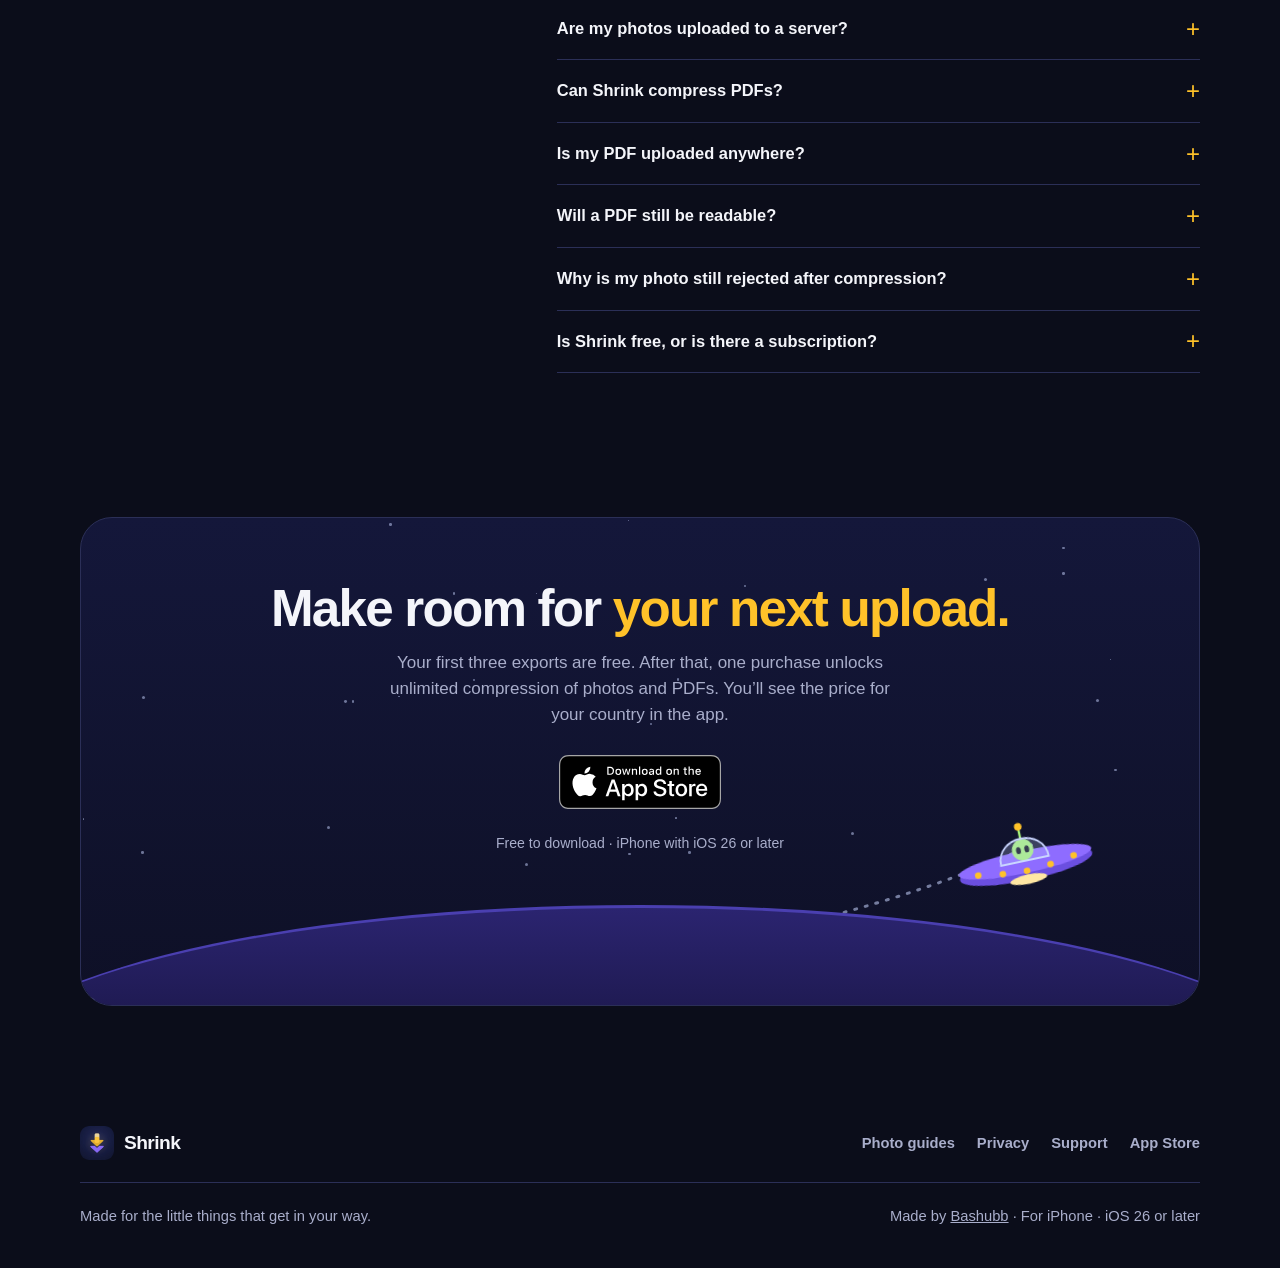
==== commit 0ff698b6: "PDF as an equal feature: two sources after the hero, three PDF steps beside the three photo steps, h" ====
--- a/index.html
+++ b/index.html
@@ -3,8 +3,8 @@
 <head>
 <meta charset="utf-8">
 <meta name="viewport" content="width=device-width, initial-scale=1, viewport-fit=cover">
-<title>iPhone Photo Compressor for Upload Limits | Shrink</title>
-<meta name="description" content="Compress iPhone photos to 200 KB, 500 KB, 1 MB or a custom limit. Up to 20 photos at once, plus PDFs, processed on your device. Try three exports free.">
+<title>iPhone Photo and PDF Compressor for Upload Limits | Shrink</title>
+<meta name="description" content="Compress iPhone photos and PDFs to a size limit you choose: 200 KB, 500 KB, 1 MB, 2 MB or custom. Photos up to 20 at once, PDFs as one file, all processed on your device. Try three exports free.">
 <link rel="canonical" href="https://bashubb.com/shrink/">
 <meta name="theme-color" content="#0B0D1A">
 <meta name="application-name" content="Shrink">
@@ -12,8 +12,8 @@
 <meta name="apple-itunes-app" content="app-id=6804833389">
 <meta property="og:type" content="website">
 <meta property="og:site_name" content="Shrink">
-<meta property="og:title" content="iPhone Photo Compressor for Upload Limits | Shrink">
-<meta property="og:description" content="Compress iPhone photos to 200 KB, 500 KB, 1 MB or a custom limit. Up to 20 photos at once, plus PDFs, processed on your device. Try three exports free.">
+<meta property="og:title" content="iPhone Photo and PDF Compressor for Upload Limits | Shrink">
+<meta property="og:description" content="Compress iPhone photos and PDFs to a size limit you choose: 200 KB, 500 KB, 1 MB, 2 MB or custom. Photos up to 20 at once, PDFs as one file, all processed on your device. Try three exports free.">
 <meta property="og:url" content="https://bashubb.com/shrink/">
 <meta property="og:image" content="https://bashubb.com/shrink/assets/social-preview.png">
 <meta property="og:image:width" content="1200">
@@ -26,7 +26,7 @@
 <link rel="icon" href="assets/fav/favicon-192.png" type="image/png" sizes="192x192">
 <link rel="apple-touch-icon" href="assets/fav/apple-touch-icon.png">
 <script>document.documentElement.classList.add('js')</script>
-<link rel="stylesheet" href="assets/shrink.css?v=2">
+<link rel="stylesheet" href="assets/shrink.css?v=5">
 <script src="assets/shrink.js?v=1" defer></script>
 <script type="application/ld+json">{"@context": "https://schema.org", "@type": "SoftwareApplication", "@id": "https://bashubb.com/shrink/#app", "name": "Photo Compressor - Shrink", "url": "https://bashubb.com/shrink/", "downloadUrl": "https://apps.apple.com/app/id6804833389", "image": "https://bashubb.com/shrink/assets/app-icon-512.webp", "operatingSystem": "iOS 26.0 or later", "applicationCategory": "MultimediaApplication", "softwareVersion": "1.0", "author": {"@type": "Person", "name": "Hubert Kielkowski"}, "description": "Compress up to 20 iPhone photos, or a PDF, to a chosen maximum file size with on-device processing. Three free exports, then a one-time unlock.", "offers": {"@type": "Offer", "price": "0", "priceCurrency": "USD", "url": "https://apps.apple.com/us/app/id6804833389", "description": "Free download with three free exports. A one-time in-app purchase unlocks unlimited compression; pricing varies by storefront."}}</script><script type="application/ld+json">{"@context": "https://schema.org", "@type": "FAQPage", "mainEntity": [{"@type": "Question", "name": "How do I reduce photo file size on iPhone?", "acceptedAnswer": {"@type": "Answer", "text": "Choose your photos in Shrink, set a maximum size, then tap Compress. Review the result and save or share the smaller copy."}}, {"@type": "Question", "name": "Can I compress a photo to 200 KB or 500 KB?", "acceptedAnswer": {"@type": "Answer", "text": "Yes. Both sizes are built-in presets. Each sets a maximum per photo; the final file can be smaller. Check any separate format or dimension requirements before uploading."}}, {"@type": "Question", "name": "How do I make a photo smaller than 1 MB?", "acceptedAnswer": {"@type": "Answer", "text": "Select the 1 MB preset and compress. For a different limit, use 2 MB or Custom Size. A strict upload boundary may need a little margin below the stated limit."}}, {"@type": "Question", "name": "Can I compress several photos at once?", "acceptedAnswer": {"@type": "Answer", "text": "Yes, up to 20 photos per batch. Your chosen maximum applies to every photo individually, so the combined batch can exceed that size."}}, {"@type": "Question", "name": "Will compression affect image quality?", "acceptedAnswer": {"@type": "Answer", "text": "It can. Shrink adjusts quality and, when needed, dimensions to fit your limit. Use the largest permitted target and review important detail. Photos already below the target are left unchanged."}}, {"@type": "Question", "name": "Are my photos uploaded to a server?", "acceptedAnswer": {"@type": "Answer", "text": "No. Photo compression happens on your iPhone. Locally available photos can be compressed offline. Purchases and restoring access may require a connection."}}, {"@type": "Question", "name": "Can Shrink compress PDFs?", "acceptedAnswer": {"@type": "Answer", "text": "Yes. Pick a PDF from Files, set one size target for the whole file, and choose color or black & white. Shrink shows a readability rating for each size, and you can preview the pages before saving. PDFs of up to 200 pages work, and you can save to Files or share the result."}}, {"@type": "Question", "name": "Is my PDF uploaded anywhere?", "acceptedAnswer": {"@type": "Answer", "text": "No. PDFs are compressed on your iPhone, and this also works in Airplane Mode. Your file is saved only where you choose, in Files or wherever you share it."}}, {"@type": "Question", "name": "Will a PDF still be readable?", "acceptedAnswer": {"@type": "Answer", "text": "Often, but it depends on the file. Scans shrink the most. A PDF made of real text becomes page images, and Shrink asks before doing that. Each size shows a readability rating, and you can preview the pages before saving. Digital signatures are not kept, and Shrink warns you before it touches a signed file."}}, {"@type": "Question", "name": "Why is my photo still rejected after compression?", "acceptedAnswer": {"@type": "Answer", "text": "The form may also require a particular format, dimensions, or a combined size limit. Confirm you selected the exported copy, then check the full upload requirements."}}, {"@type": "Question", "name": "Is Shrink free, or is there a subscription?", "acceptedAnswer": {"@type": "Answer", "text": "Your first three exports are free. A one-time purchase unlocks unlimited compression, with no subscription and no ads. Requires iPhone with iOS 26 or later."}}]}</script><script type="application/ld+json">{"@context": "https://schema.org", "@type": "WebSite", "name": "Shrink", "alternateName": ["Shrink App", "The Shrink"], "url": "https://bashubb.com/shrink/"}</script>
 </head>
@@ -37,7 +37,7 @@
   <nav class="bar-row" aria-label="Main navigation">
     <a class="brand" href="index.html" aria-label="Shrink home"><img src="assets/media/icon-beam.webp" alt="" width="34" height="34">Shrink</a>
     <div class="bar-links">
-      <a href="#how-it-works">How it works</a>
+      <a href="#how-it-works">Photos</a>
       <a href="#pdf">PDFs</a>
       <a href="#guides">Guides</a>
       <a href="#faq">FAQ</a>
@@ -52,9 +52,9 @@
   <div class="wrap">
     <div class="hero-grid">
       <div>
-        <span class="eyebrow">The iPhone photo compressor</span>
-        <h1 id="hero-title">We take the megabytes. <em>You keep the photo.</em></h1>
-        <p class="lede">That “file too large” message? Pick your photos, set a size limit, and Shrink makes every one fit under it.</p>
+        <span class="eyebrow">The iPhone photo and PDF compressor</span>
+        <h1 id="hero-title">We take the megabytes. <em>You keep the file.</em></h1>
+        <p class="lede">That “file too large” message? Pick your photos or a PDF, set a size limit, and Shrink makes every one fit under it.</p>
         <div class="hero-actions"><a class="store-badge" href="https://apps.apple.com/app/id6804833389"><img src="assets/app-store-badge.svg" alt="Download on the App Store" width="162" height="54"></a><a class="text-link" href="#how-it-works">See how it works</a></div>
         <p class="note">3 free exports. One-time unlock. No subscription.</p>
       </div>
@@ -71,13 +71,22 @@
     </div>
     <ul class="proof" aria-label="App highlights">
       <li><svg viewBox="0 0 24 24" fill="none" stroke="currentColor" stroke-width="2" stroke-linecap="round" stroke-linejoin="round" aria-hidden="true"><rect x="7" y="2.5" width="10" height="19" rx="2.5"/><path d="M11 18.5h2"/></svg>Stays on your iPhone</li>
-      <li><svg viewBox="0 0 24 24" fill="none" stroke="currentColor" stroke-width="2" stroke-linecap="round" stroke-linejoin="round" aria-hidden="true"><rect x="3.5" y="7" width="13" height="13" rx="2.5"/><path d="M7.5 4h10.5a2.5 2.5 0 0 1 2.5 2.5V17"/></svg>Up to 20 photos at once</li>
+      <li><svg viewBox="0 0 24 24" fill="none" stroke="currentColor" stroke-width="2" stroke-linecap="round" stroke-linejoin="round" aria-hidden="true"><rect x="3.5" y="7" width="13" height="13" rx="2.5"/><path d="M7.5 4h10.5a2.5 2.5 0 0 1 2.5 2.5V17"/></svg>Photos and PDFs</li>
       <li><svg viewBox="0 0 24 24" fill="none" stroke="currentColor" stroke-width="2" stroke-linecap="round" stroke-linejoin="round" aria-hidden="true"><circle cx="12" cy="8.5" r="3.5"/><path d="M5 20c1-3.6 3.8-5 7-5s6 1.4 7 5"/><path d="M4 4l16 16"/></svg>No account</li>
       <li><svg viewBox="0 0 24 24" fill="none" stroke="currentColor" stroke-width="2" stroke-linecap="round" stroke-linejoin="round" aria-hidden="true"><circle cx="12" cy="12" r="9"/><path d="M8 12.5l3 3 5-6"/></svg>Pay once, no subscription</li>
     </ul>
   </div>
 </section>
 
+<section class="section tight" id="sources" aria-label="What Shrink shrinks">
+  <div class="wrap">
+    <div class="two" data-in>
+      <a class="source" href="#how-it-works"><span class="source-ic"><svg viewBox="0 0 24 24" fill="none" stroke="currentColor" stroke-width="2" stroke-linecap="round" stroke-linejoin="round" aria-hidden="true"><rect x="3.5" y="5" width="17" height="14" rx="3"/><circle cx="9" cy="10" r="1.8"/><path d="M4 17l5-4.5 3.5 3 3-2.5 4.5 4"/></svg></span><h2>Photos</h2><p>Up to 20 at a time, each one under your limit. JPEG, HEIC and PNG, from Photos or the share sheet.</p><span class="source-go">How photos work →</span></a>
+      <a class="source" href="#pdf"><span class="source-ic"><svg viewBox="0 0 24 24" fill="none" stroke="currentColor" stroke-width="2" stroke-linecap="round" stroke-linejoin="round" aria-hidden="true"><path d="M6.5 3h7.8L19 7.7V19a2 2 0 0 1-2 2H6.5a2 2 0 0 1-2-2V5a2 2 0 0 1 2-2z"/><path d="M14 3v5h5"/><path d="M8 13h8M8 16.500h5"/></svg></span><h2>PDFs</h2><p>One size for the whole file, from Files. Each size shows how readable your pages stay.</p><span class="source-go">How PDFs work →</span></a>
+    </div>
+  </div>
+</section>
+
 <div class="flyby" data-in aria-hidden="true"><div class="flyby-track"></div><div class="flyby-ufo"><svg viewBox="0 0 160 76" aria-hidden="true"><ellipse cx="80" cy="54" rx="72" ry="15" fill="#6B4FE0"/><ellipse cx="80" cy="49" rx="72" ry="12" fill="#8E6CFF"/><line x1="80" y1="24" x2="80" y2="13" stroke="#A6F07A" stroke-width="2.5" stroke-linecap="round"/><circle cx="80" cy="11" r="4" fill="#FFC229"/><circle cx="80" cy="36" r="11.5" fill="#A6F07A"/><ellipse class="ufo-eye" cx="75.5" cy="36" rx="2.6" ry="3.8" fill="#0B0D1A"/><ellipse class="ufo-eye" cx="84.5" cy="36" rx="2.6" ry="3.8" fill="#0B0D1A"/><path d="M54 48C54 16 106 16 106 48Z" fill="rgba(191,208,255,.24)" stroke="#C9D5FF" stroke-width="2"/><g class="ufo-lights"><circle cx="28" cy="53" r="3.5" fill="#FFC229"/><circle cx="54" cy="57" r="3.5" fill="#FFC229"/><circle cx="80" cy="59" r="3.5" fill="#FFC229"/><circle cx="106" cy="57" r="3.5" fill="#FFC229"/><circle cx="132" cy="53" r="3.5" fill="#FFC229"/></g><ellipse cx="80" cy="68" rx="20" ry="5" fill="#FFE7A3"/></svg></div></div>
 
 <section class="section" id="how-it-works" aria-label="How it works">
@@ -85,7 +94,7 @@
     <div class="row" data-in>
       <div class="row-art"><div class="halo"></div><img class="device" src="assets/media/iphone-home-light.webp" width="720" height="1492" alt="Shrink with six photos chosen and the 500 KB target selected" loading="lazy" decoding="async"></div>
       <div class="row-copy rise">
-        <span class="eyebrow">Step 1 · Your limit</span>
+        <span class="eyebrow">Photos · Step 1 · Your limit</span>
         <h2>Set the limit. <em>Every photo fits under it.</em></h2>
         <p class="lede">A form asks for 500 KB, so you choose 500 KB. No quality slider, no guessing. The limit is a maximum for each photo.</p>
         <div class="keys" aria-label="Guides by target size">
@@ -101,7 +110,7 @@
     <div class="row flip" data-in>
       <div class="row-art"><div class="halo gold"></div><img class="device" src="assets/media/iphone-compressing-dark.webp" width="720" height="1492" alt="Shrink compressing: a saucer shines its beam on the photos, 72 percent done" loading="lazy" decoding="async"></div>
       <div class="row-copy rise">
-        <span class="eyebrow">Step 2 · The beam</span>
+        <span class="eyebrow">Photos · Step 2 · The beam</span>
         <h2>20 photos. <em>One beam.</em></h2>
         <p class="lede">Tap Compress and the saucer goes over every photo in the batch, up to 20 at a time. Shrink balances quality and dimensions until each one is under your limit.</p>
       </div>
@@ -110,7 +119,7 @@
     <div class="row" data-in>
       <div class="row-art"><div class="halo"></div><img class="device" src="assets/media/iphone-result-light.webp" width="720" height="1492" alt="Shrink result: six photos went from 13.4 MB to 298 KB" loading="lazy" decoding="async"></div>
       <div class="row-copy rise">
-        <span class="eyebrow">Step 3 · The proof</span>
+        <span class="eyebrow">Photos · Step 3 · The proof</span>
         <h2>See exactly <em>what you saved.</em></h2>
         <p class="lede">Same photos, a fraction of the file size. Save them to Photos or Files, or share them straight to the app that was complaining.</p>
         <div class="saved" aria-label="Example: six photos, 13.4 MB before, 298 KB after, 98 percent smaller">
@@ -132,23 +141,60 @@
   </div>
 </section>
 
-<section class="section" id="pdf" aria-labelledby="pdf-title">
-  <div class="wrap">
-    <div class="row solo" data-in>
-      <!-- Phone image slot: when the screenshot exists, drop the "solo" class from this row and uncomment:
-      <div class="row-art"><div class="halo gold"></div><img class="device" src="assets/media/iphone-pdf-light.webp" width="720" height="1492" alt="..." loading="lazy" decoding="async"></div>
-      -->
-      <div class="row-copy rise">
-        <span class="eyebrow">PDFs</span>
-        <h2 id="pdf-title">PDFs too. <em>Same beam.</em></h2>
-        <p class="lede">Pick a PDF from Files and set one size target for the whole file. Shrink shows a readability rating for each size, so you can see what you give up before you save.</p>
-        <ul class="list">
-          <li>Choose color or black &amp; white.</li>
-          <li>Preview the pages before saving.</li>
-          <li>Save to Files or share it, up to 200 pages.</li>
-          <li>Everything happens on your iPhone, even in Airplane Mode.</li>
-        </ul>
-        <p class="keys-note">Same price as photos: 3 free exports, then one purchase unlocks photos and PDFs.</p>
+<section class="section" id="pdf" aria-label="How PDFs work">
+  <div class="wrap">
+    <div class="row" data-in>
+      <div class="row-art pdf-art" role="img" aria-label="The PDF screen of Shrink: a target size for the file, each size with a readability rating">
+        <div class="pdf-card">
+          <div class="pdf-file"><span class="pdf-thumb" aria-hidden="true"></span><div><strong>Application-scan.pdf</strong><span>12 pages · 8.4 MB</span><em>Scanned pages</em></div></div>
+          <div class="pdf-label">Target size for the file</div>
+          <div class="pdf-keys">
+            <div class="k bad"><b>200 KB</b><span>Unreadable</span></div>
+            <div class="k bad"><b>500 KB</b><span>Unreadable</span></div>
+            <div class="k warn"><b>1 MB</b><span>Blurry</span></div>
+            <div class="k on"><b>2 MB</b><span>Readable</span></div>
+          </div>
+          <div class="pdf-go">Compress</div>
+        </div>
+      </div>
+      <div class="row-copy rise">
+        <span class="eyebrow">PDFs · Step 1 · Your limit</span>
+        <h2 id="pdf-title">One limit. <em>The whole PDF fits under it.</em></h2>
+        <p class="lede">A portal asks for 2 MB, so you choose 2 MB. The limit is for the whole file, and each size shows how readable your pages stay, so you see the trade before you compress.</p>
+        <p class="keys-note">Pick a PDF from Files. Up to 200 pages.</p>
+      </div>
+    </div>
+
+    <div class="row flip" data-in>
+      <div class="row-art pdf-art" role="img" aria-label="The page look setting: color or black and white, with a note that black and white makes text about four times smaller">
+        <div class="pdf-card">
+          <div class="pdf-label first">Page look</div>
+          <div class="pdf-seg"><span class="on">Color</span><span>Black &amp; white</span></div>
+          <p class="pdf-note">Black &amp; white makes text about 4× smaller: 500 KB would be readable. It flattens photos.</p>
+          <p class="pdf-note i"><b aria-hidden="true">i</b>The shrunk copy is made of page images, so its text can’t be selected. Your original stays untouched.</p>
+        </div>
+      </div>
+      <div class="row-copy rise">
+        <span class="eyebrow">PDFs · Step 2 · The look</span>
+        <h2>Color or black &amp; white. <em>Your call.</em></h2>
+        <p class="lede">Black &amp; white is the way to get a scan under a small limit and keep the text sharp. Shrink says plainly what each choice costs, and asks before it turns a PDF of real text into page images.</p>
+      </div>
+    </div>
+
+    <div class="row" data-in>
+      <div class="row-art pdf-art" role="img" aria-label="The result: your PDF fits, 8.4 MB to 1.9 MB, with Preview pages, Save to Files and Share">
+        <div class="pdf-card">
+          <div class="pdf-fits">Your PDF fits.</div>
+          <div class="pdf-sizes"><small>8.4 MB</small><span aria-hidden="true">→</span>1.9 MB</div>
+          <div class="pdf-btns"><span>Preview pages</span><span>Share</span></div>
+          <div class="pdf-go">Save to Files</div>
+        </div>
+      </div>
+      <div class="row-copy rise">
+        <span class="eyebrow">PDFs · Step 3 · The proof</span>
+        <h2>Check every page. <em>Then save.</em></h2>
+        <p class="lede">Flip through the pages before and after, then save to Files or share. It all happens on your iPhone, even in Airplane Mode.</p>
+        <p class="keys-note">An example screen. Results depend on the file and the limit. One purchase covers photos and PDFs: 3 free exports to start.</p>
       </div>
     </div>
   </div>
@@ -174,7 +220,7 @@
     <div class="download sky" data-in>
       <div class="stars" data-stars="30" aria-hidden="true"></div>
       <h2 id="download-title">Make room for <em>your next upload.</em></h2>
-      <p>Your first three exports are free. After that, one purchase unlocks unlimited compression. You’ll see the price for your country in the app.</p>
+      <p>Your first three exports are free. After that, one purchase unlocks unlimited compression of photos and PDFs. You’ll see the price for your country in the app.</p>
       <a class="store-badge" href="https://apps.apple.com/app/id6804833389"><img src="assets/app-store-badge.svg" alt="Download on the App Store" width="162" height="54"></a>
       <p class="note">Free to download · iPhone with iOS 26 or later</p>
       <svg class="away" viewBox="0 0 1000 230" preserveAspectRatio="none" aria-hidden="true"><path d="M-20 225 C 300 215, 620 190, 850 70" fill="none" stroke="#C9D5FF" stroke-opacity=".55" stroke-width="3" stroke-linecap="round" vector-effect="non-scaling-stroke"/></svg>
--- a/assets/shrink.css
+++ b/assets/shrink.css
@@ -287,3 +287,47 @@
   .away-ufo{transform:rotate(-12deg);opacity:1}
   .ufo-fly{transform:none}
 }
+
+/* PDF: the pill in the hero and the card of the PDF section (the app's own size keys and ratings). */
+.new-pill{display:inline-flex;align-items:center;gap:10px;margin-bottom:18px;padding:6px 14px 6px 6px;border-radius:999px;background:var(--card);border:1px solid var(--line);color:var(--text);font-weight:650;font-size:.92rem;text-decoration:none}
+.new-pill b{padding:3px 10px;border-radius:999px;background:var(--yellow);color:var(--ink);font-size:.78rem;letter-spacing:.06em;text-transform:uppercase}
+.new-pill:hover{border-color:var(--violet)}
+.pdf-art{padding:12px}
+.pdf-card{width:min(420px,100%);padding:22px;border-radius:28px;background:#F4F5FA;color:#12141C;box-shadow:0 40px 90px rgba(0,0,0,.5),0 0 0 1px rgba(255,255,255,.06);transform:rotate(1.5deg)}
+.pdf-file{display:flex;gap:14px;align-items:center;padding:14px;border-radius:20px;background:#fff;box-shadow:0 6px 18px rgba(18,20,28,.08)}
+.pdf-file div{display:grid;gap:2px;min-width:0}
+.pdf-file strong{font-size:1rem}
+.pdf-file span{color:#5B6075;font-size:.9rem}
+.pdf-file em{font-style:normal;justify-self:start;margin-top:4px;padding:2px 10px;border-radius:8px;background:#E9EBF3;font-size:.78rem;font-weight:650}
+.pdf-thumb{flex:none;width:46px;height:60px;border-radius:6px;background:repeating-linear-gradient(#fff 0 6px,#12141C 6px 8px) 8px 10px/30px 24px no-repeat,#fff;box-shadow:0 3px 10px rgba(18,20,28,.2)}
+.pdf-label{margin:22px 0 10px;font-weight:800;font-size:1rem}
+.pdf-keys{display:grid;grid-template-columns:repeat(4,1fr);gap:8px}
+.pdf-keys .k{display:grid;gap:2px;justify-items:center;padding:12px 4px;border-radius:14px;background:#fff;font-size:.78rem;box-shadow:0 4px 12px rgba(18,20,28,.06)}
+.pdf-keys .k b{font-size:.95rem}
+.pdf-keys .bad{opacity:.62}.pdf-keys .bad span{color:#C0504D}
+.pdf-keys .warn span{color:#B3261E}
+.pdf-keys .on{background:#12141C;color:#fff}
+.pdf-go{margin-top:22px;padding:16px;border-radius:16px;background:var(--yellow);color:var(--ink);text-align:center;font-weight:800}
+@media (max-width:760px){.pdf-card{transform:none}}
+
+/* Photos and PDFs side by side: the two sources and the three PDF rows. */
+.section.tight{padding-block:24px 0}
+.two{display:grid;grid-template-columns:1fr 1fr;gap:20px}
+.source{display:grid;gap:10px;align-content:start;padding:28px;border-radius:28px;background:var(--card);border:1px solid var(--line);text-decoration:none;transition:border-color .2s var(--ease),transform .2s var(--ease)}
+.source:hover{border-color:var(--violet);transform:translateY(-2px)}
+.source-ic{display:grid;place-items:center;width:52px;height:52px;border-radius:16px;background:rgba(142,108,255,.16);color:var(--yellow)}
+.source-ic svg{width:28px;height:28px}
+.source h2{font-size:clamp(1.8rem,3.2vw,2.4rem)}
+.source p{max-width:30em}
+.source-go{color:var(--text);font-weight:700;margin-top:6px}
+.pdf-label.first{margin-top:0}
+.pdf-seg{display:grid;grid-template-columns:1fr 1fr;padding:5px;border-radius:16px;background:#E4E6F0;text-align:center;font-weight:700;font-size:.95rem}
+.pdf-seg span{padding:12px 6px;border-radius:12px}.pdf-seg .on{background:#12141C;color:#fff}
+.pdf-note{margin-top:14px;font-size:.88rem;color:#5B6075}
+.pdf-note.i{display:flex;gap:10px}.pdf-note b{flex:none;display:grid;place-items:center;width:18px;height:18px;border:1.5px solid #5B6075;border-radius:50%;font-size:.7rem;font-style:italic}
+.pdf-fits{font-weight:800;font-size:1.5rem;letter-spacing:-.02em}
+.pdf-sizes{margin:6px 0 18px;font-weight:800;font-size:2rem;letter-spacing:-.03em;display:flex;align-items:baseline;gap:12px}
+.pdf-sizes small{font-size:1.2rem;color:#5B6075;text-decoration:line-through}.pdf-sizes span{color:#1E8E4E}
+.pdf-btns{display:grid;grid-template-columns:1fr 1fr;gap:8px}.pdf-btns span{padding:14px 8px;border-radius:14px;background:#fff;text-align:center;font-weight:700;box-shadow:0 4px 12px rgba(18,20,28,.06)}
+.pdf-btns + .pdf-go{margin-top:12px}
+@media (max-width:760px){.two{grid-template-columns:1fr}}
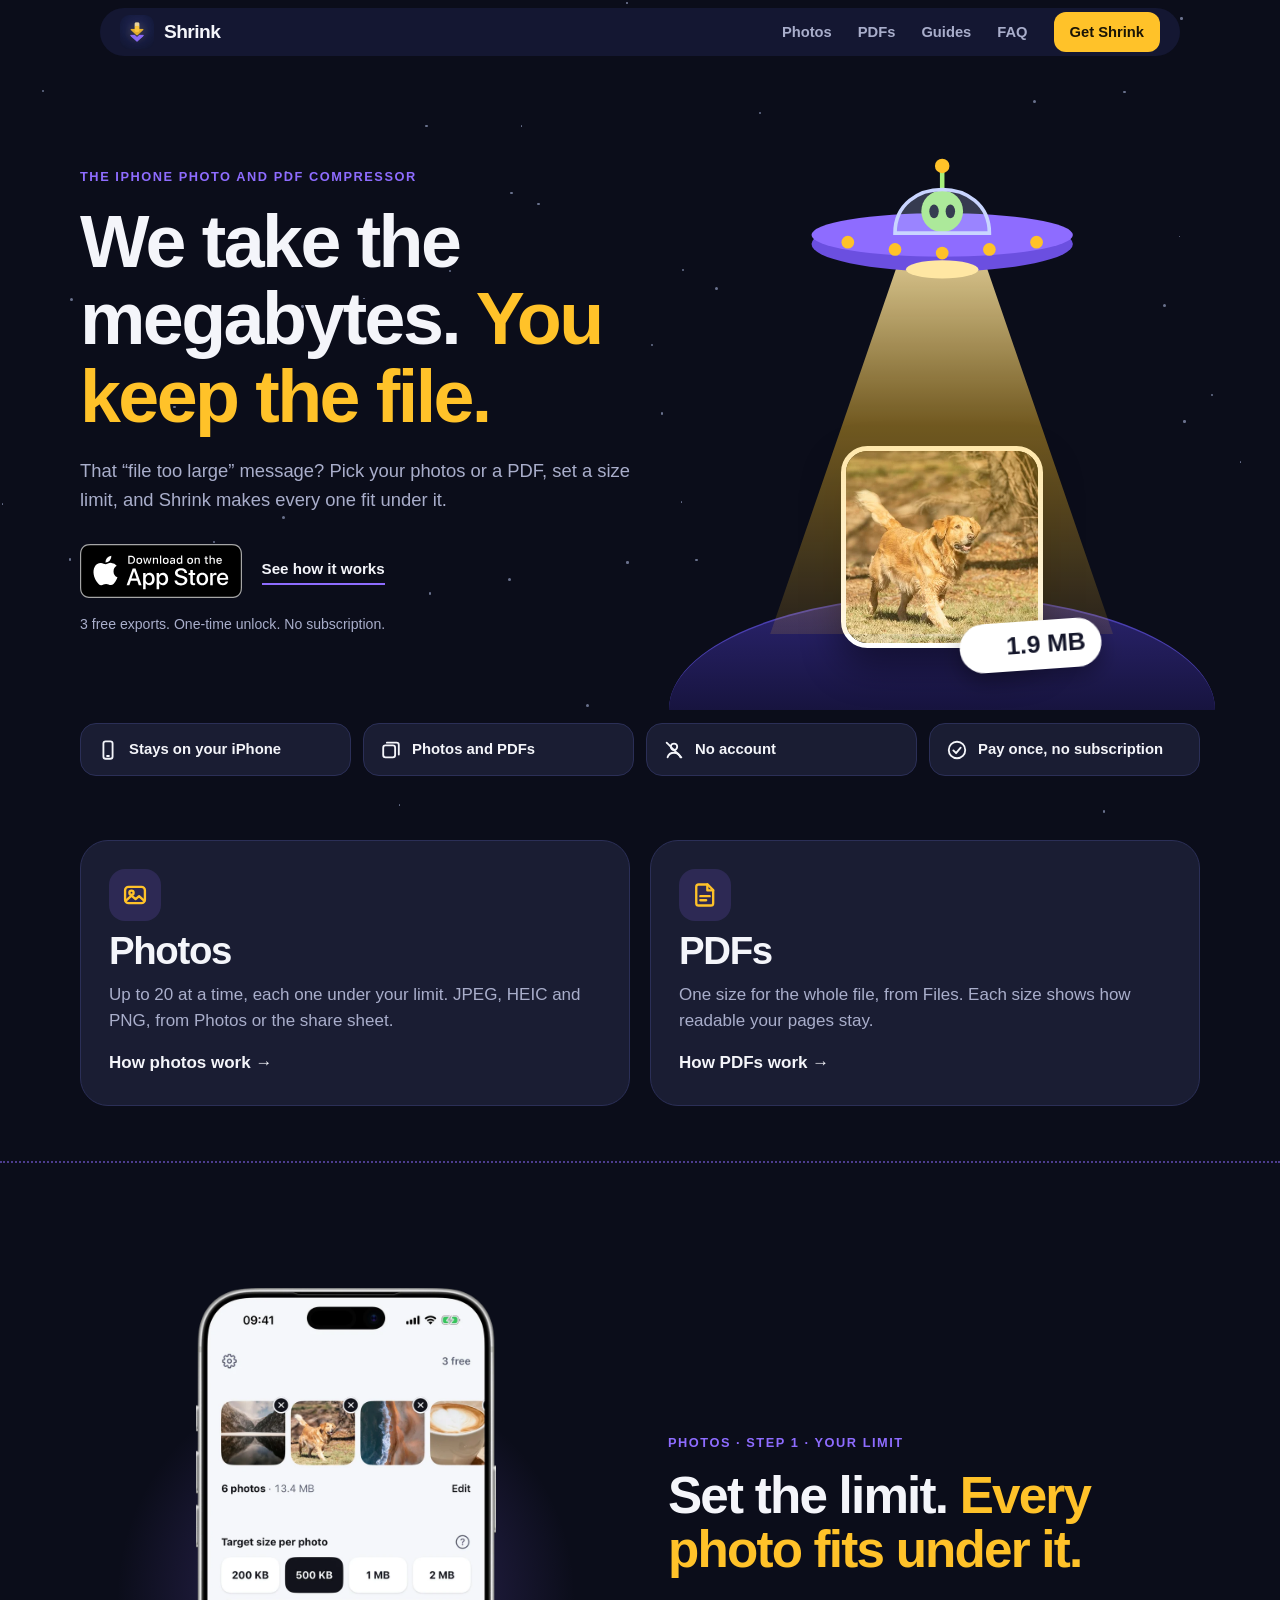
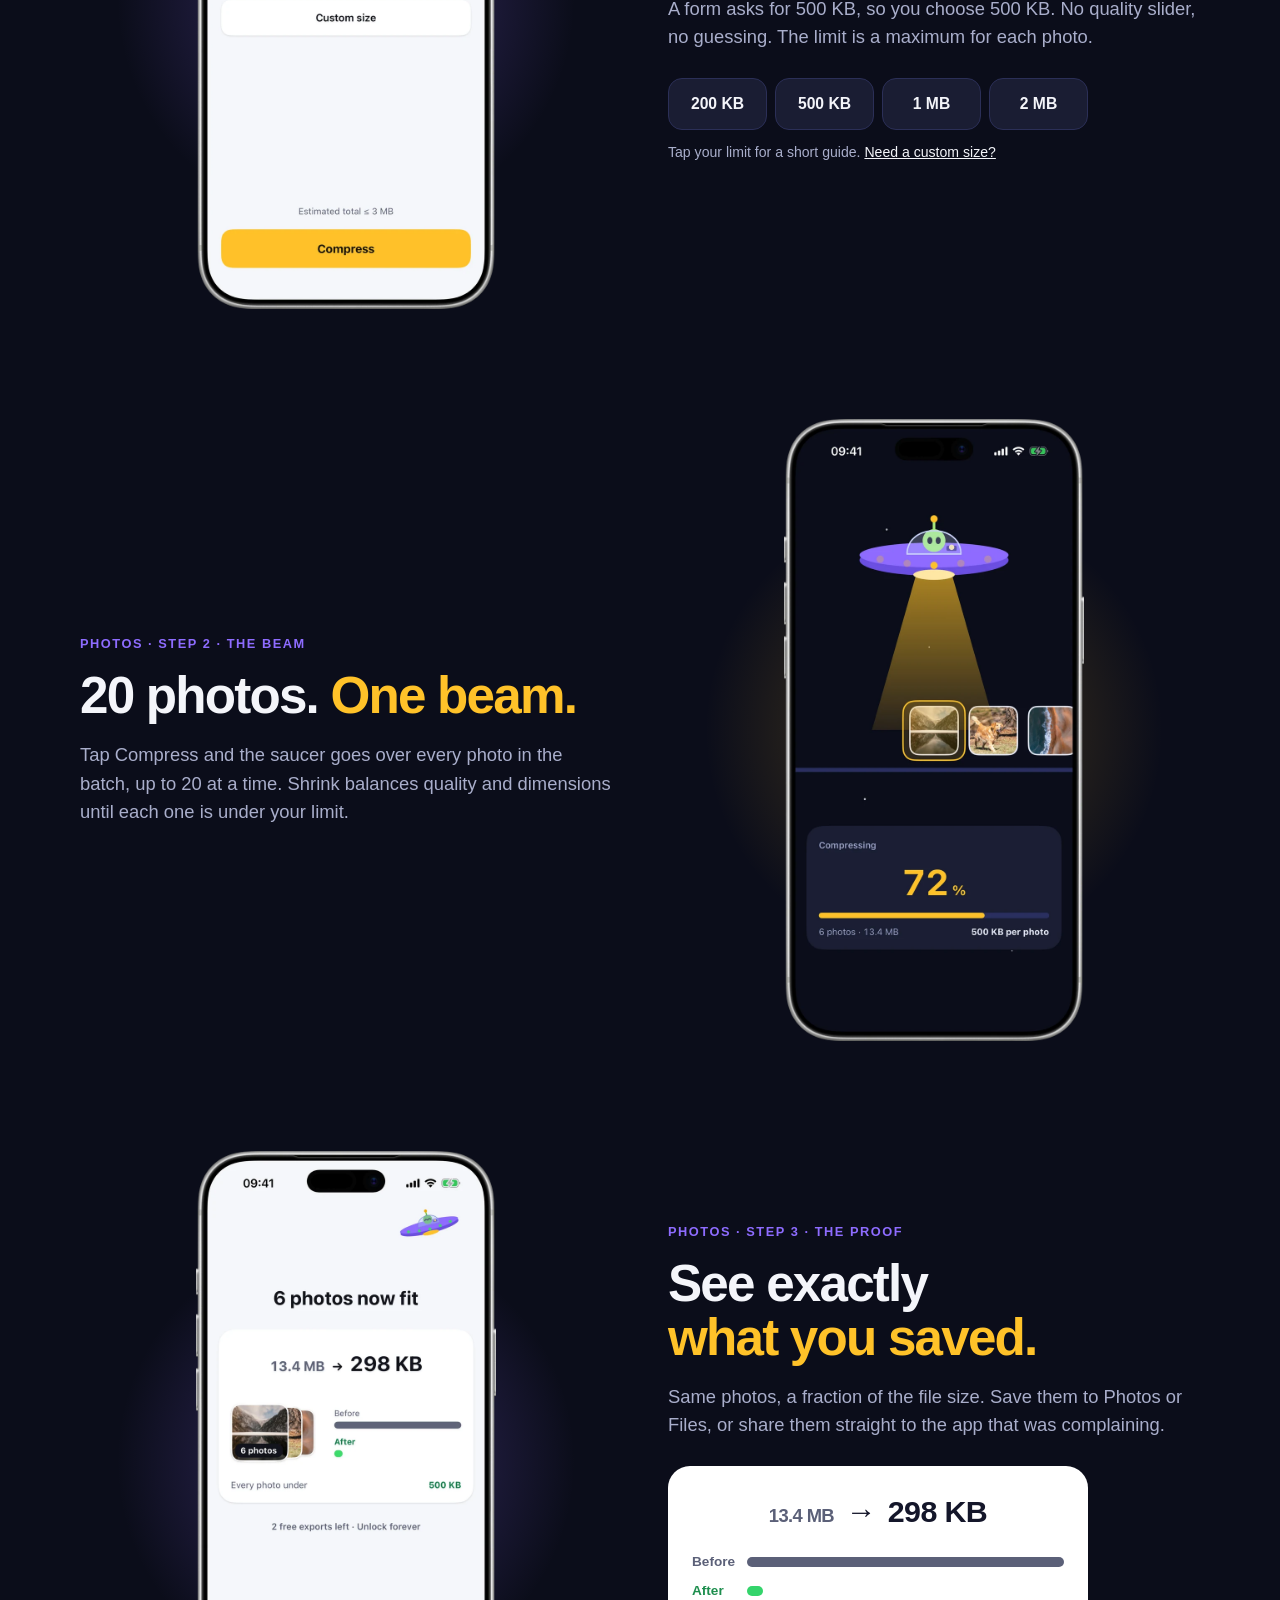
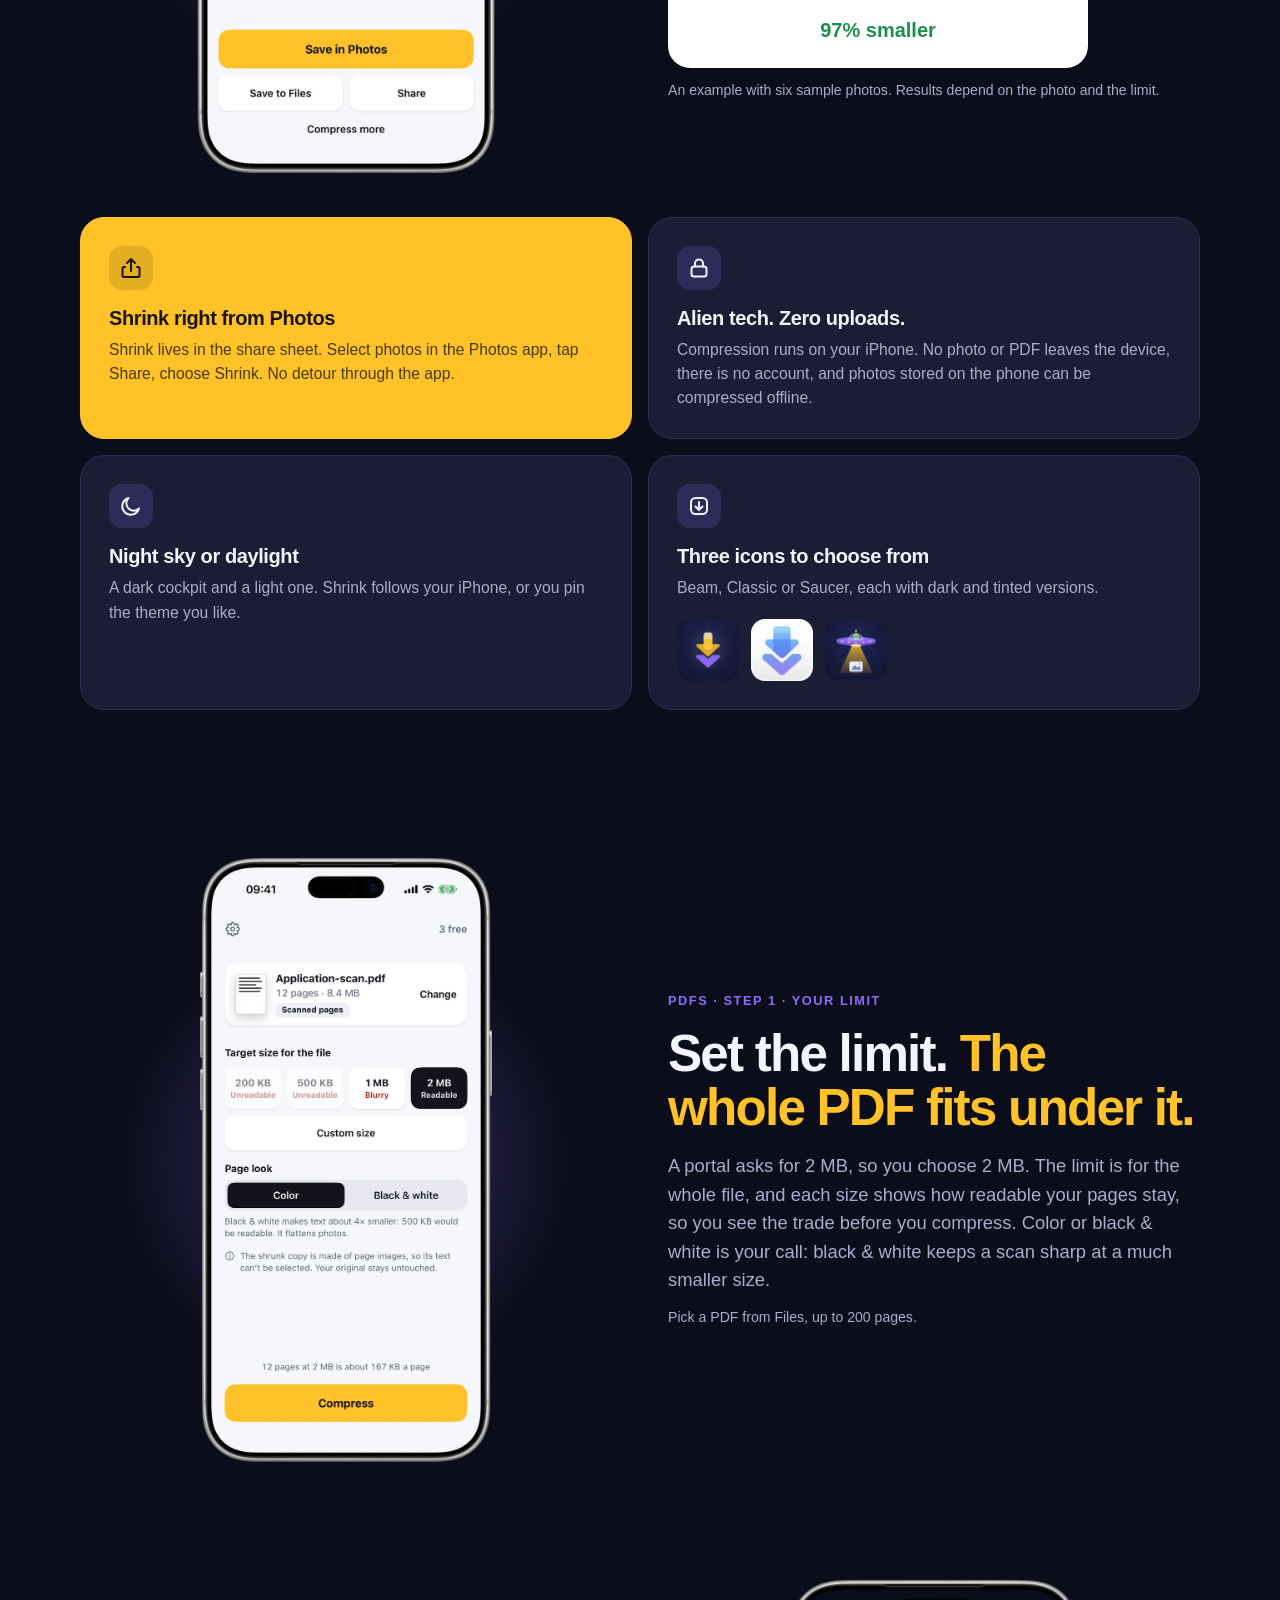
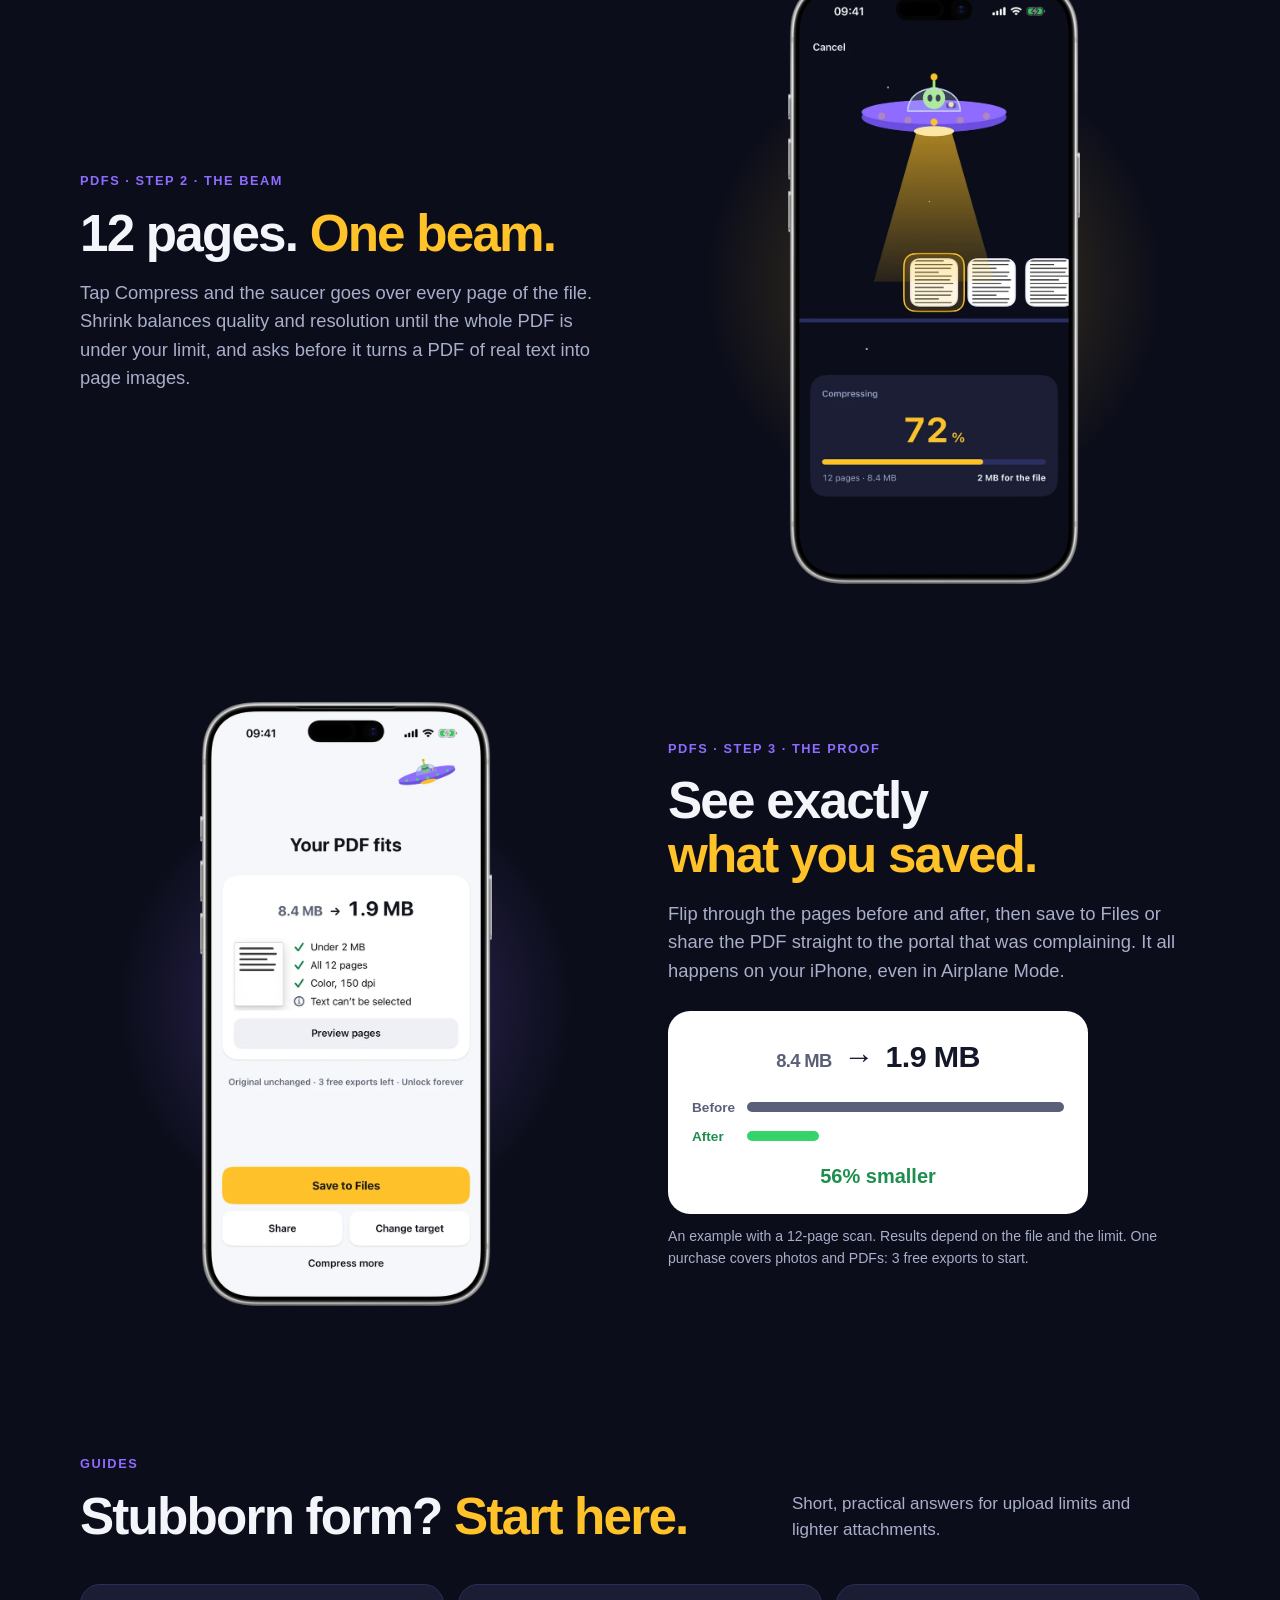
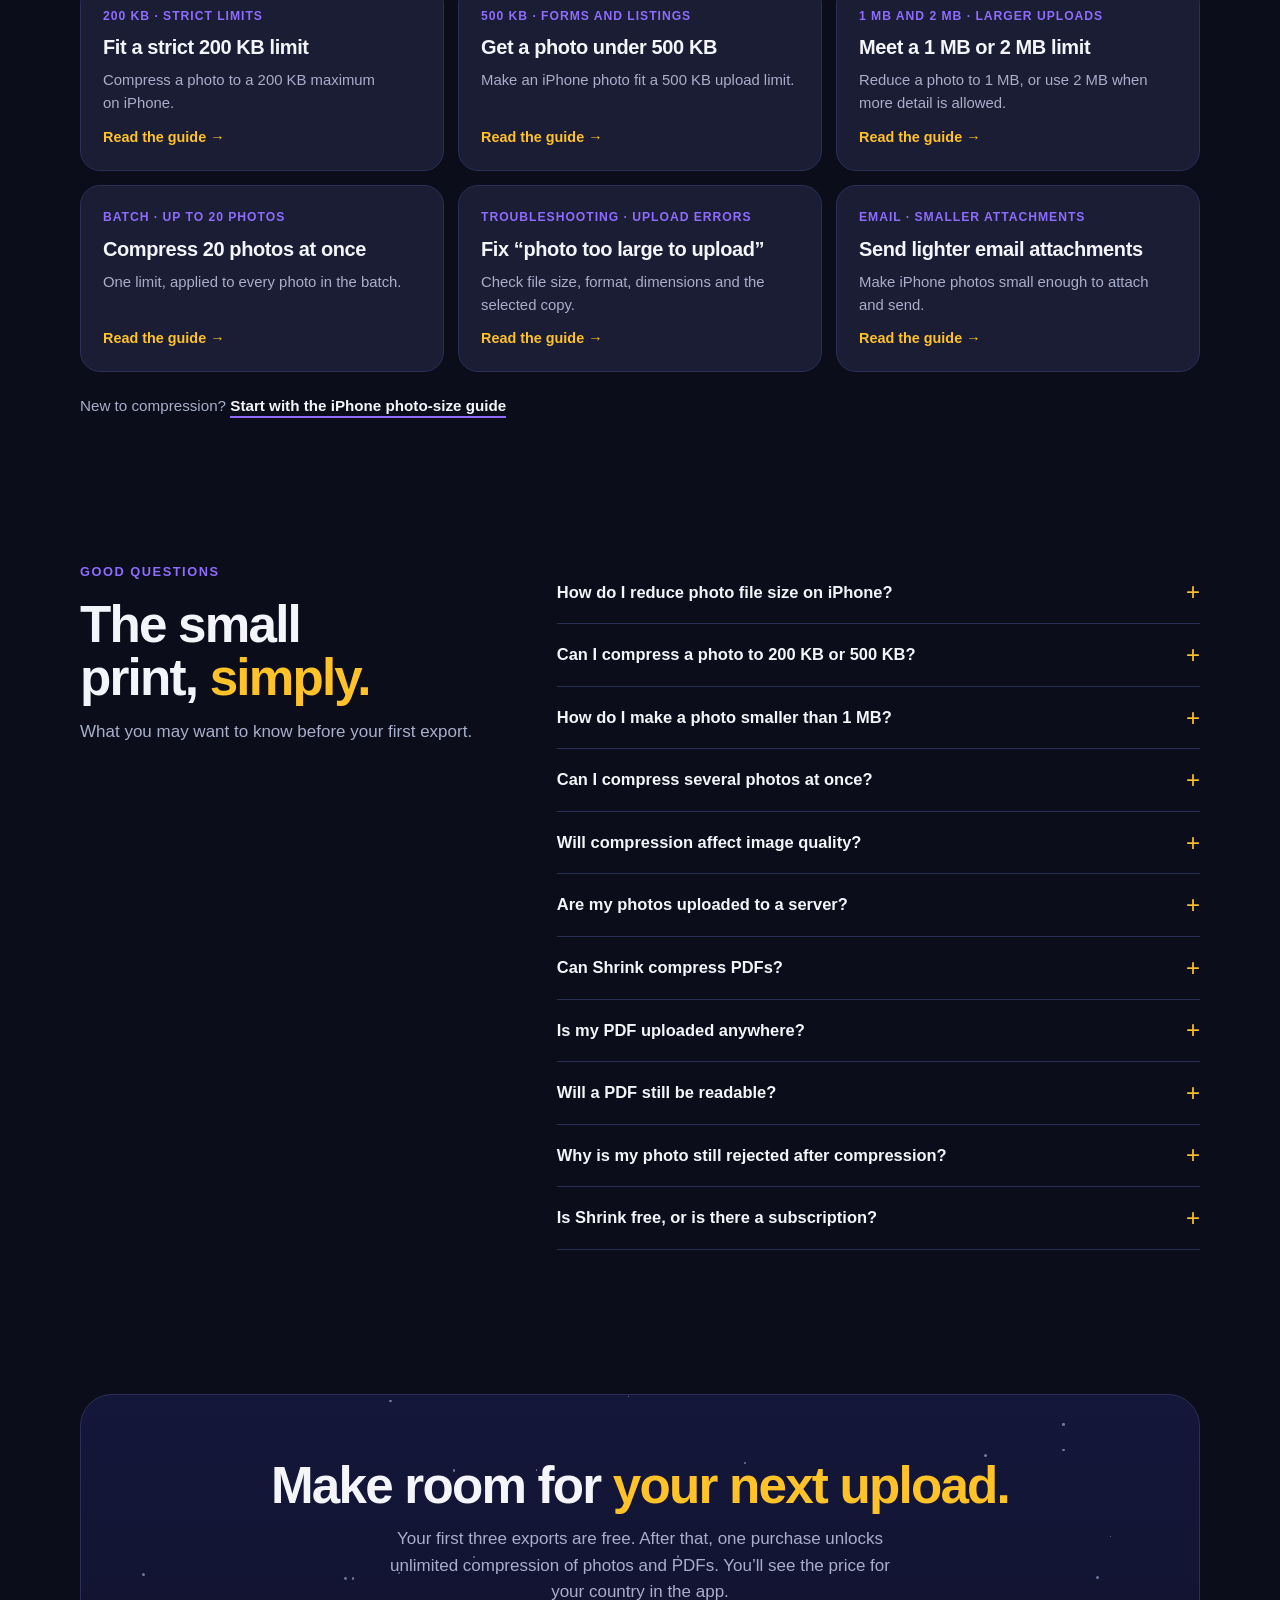
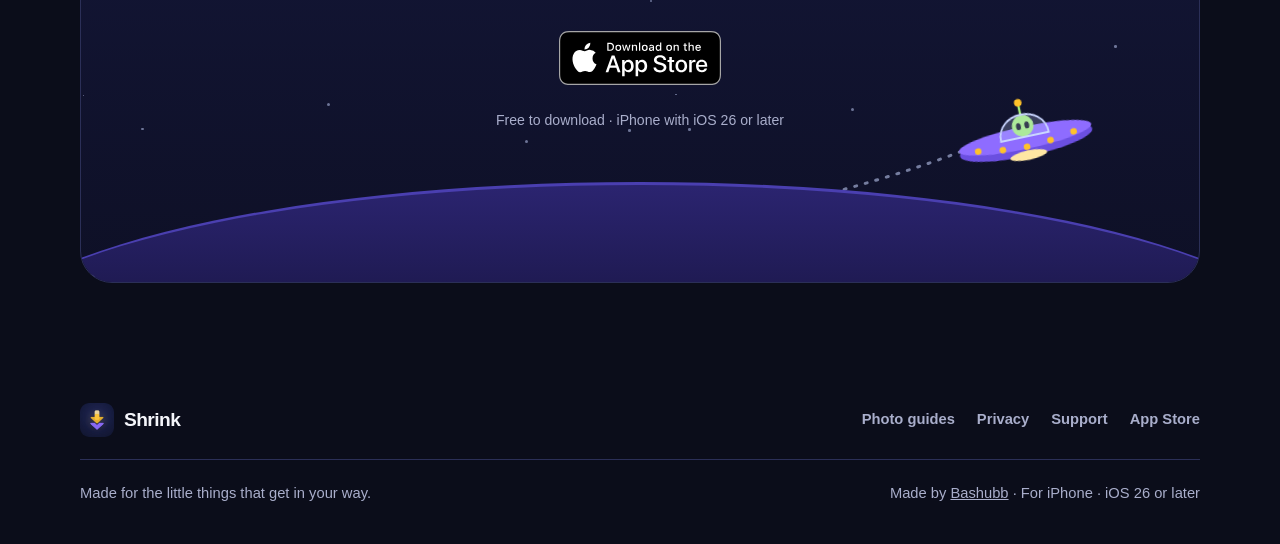
==== commit 2b58ff59: "PDF shown on phone screenshots like photos: three steps with the real PDF screens, same layout and r" ====
--- a/index.html
+++ b/index.html
@@ -26,8 +26,8 @@
 <link rel="icon" href="assets/fav/favicon-192.png" type="image/png" sizes="192x192">
 <link rel="apple-touch-icon" href="assets/fav/apple-touch-icon.png">
 <script>document.documentElement.classList.add('js')</script>
-<link rel="stylesheet" href="assets/shrink.css?v=5">
-<script src="assets/shrink.js?v=1" defer></script>
+<link rel="stylesheet" href="assets/shrink.css?v=6">
+<script src="assets/shrink.js?v=9" defer></script>
 <script type="application/ld+json">{"@context": "https://schema.org", "@type": "SoftwareApplication", "@id": "https://bashubb.com/shrink/#app", "name": "Photo Compressor - Shrink", "url": "https://bashubb.com/shrink/", "downloadUrl": "https://apps.apple.com/app/id6804833389", "image": "https://bashubb.com/shrink/assets/app-icon-512.webp", "operatingSystem": "iOS 26.0 or later", "applicationCategory": "MultimediaApplication", "softwareVersion": "1.0", "author": {"@type": "Person", "name": "Hubert Kielkowski"}, "description": "Compress up to 20 iPhone photos, or a PDF, to a chosen maximum file size with on-device processing. Three free exports, then a one-time unlock.", "offers": {"@type": "Offer", "price": "0", "priceCurrency": "USD", "url": "https://apps.apple.com/us/app/id6804833389", "description": "Free download with three free exports. A one-time in-app purchase unlocks unlimited compression; pricing varies by storefront."}}</script><script type="application/ld+json">{"@context": "https://schema.org", "@type": "FAQPage", "mainEntity": [{"@type": "Question", "name": "How do I reduce photo file size on iPhone?", "acceptedAnswer": {"@type": "Answer", "text": "Choose your photos in Shrink, set a maximum size, then tap Compress. Review the result and save or share the smaller copy."}}, {"@type": "Question", "name": "Can I compress a photo to 200 KB or 500 KB?", "acceptedAnswer": {"@type": "Answer", "text": "Yes. Both sizes are built-in presets. Each sets a maximum per photo; the final file can be smaller. Check any separate format or dimension requirements before uploading."}}, {"@type": "Question", "name": "How do I make a photo smaller than 1 MB?", "acceptedAnswer": {"@type": "Answer", "text": "Select the 1 MB preset and compress. For a different limit, use 2 MB or Custom Size. A strict upload boundary may need a little margin below the stated limit."}}, {"@type": "Question", "name": "Can I compress several photos at once?", "acceptedAnswer": {"@type": "Answer", "text": "Yes, up to 20 photos per batch. Your chosen maximum applies to every photo individually, so the combined batch can exceed that size."}}, {"@type": "Question", "name": "Will compression affect image quality?", "acceptedAnswer": {"@type": "Answer", "text": "It can. Shrink adjusts quality and, when needed, dimensions to fit your limit. Use the largest permitted target and review important detail. Photos already below the target are left unchanged."}}, {"@type": "Question", "name": "Are my photos uploaded to a server?", "acceptedAnswer": {"@type": "Answer", "text": "No. Photo compression happens on your iPhone. Locally available photos can be compressed offline. Purchases and restoring access may require a connection."}}, {"@type": "Question", "name": "Can Shrink compress PDFs?", "acceptedAnswer": {"@type": "Answer", "text": "Yes. Pick a PDF from Files, set one size target for the whole file, and choose color or black & white. Shrink shows a readability rating for each size, and you can preview the pages before saving. PDFs of up to 200 pages work, and you can save to Files or share the result."}}, {"@type": "Question", "name": "Is my PDF uploaded anywhere?", "acceptedAnswer": {"@type": "Answer", "text": "No. PDFs are compressed on your iPhone, and this also works in Airplane Mode. Your file is saved only where you choose, in Files or wherever you share it."}}, {"@type": "Question", "name": "Will a PDF still be readable?", "acceptedAnswer": {"@type": "Answer", "text": "Often, but it depends on the file. Scans shrink the most. A PDF made of real text becomes page images, and Shrink asks before doing that. Each size shows a readability rating, and you can preview the pages before saving. Digital signatures are not kept, and Shrink warns you before it touches a signed file."}}, {"@type": "Question", "name": "Why is my photo still rejected after compression?", "acceptedAnswer": {"@type": "Answer", "text": "The form may also require a particular format, dimensions, or a combined size limit. Confirm you selected the exported copy, then check the full upload requirements."}}, {"@type": "Question", "name": "Is Shrink free, or is there a subscription?", "acceptedAnswer": {"@type": "Answer", "text": "Your first three exports are free. A one-time purchase unlocks unlimited compression, with no subscription and no ads. Requires iPhone with iOS 26 or later."}}]}</script><script type="application/ld+json">{"@context": "https://schema.org", "@type": "WebSite", "name": "Shrink", "alternateName": ["Shrink App", "The Shrink"], "url": "https://bashubb.com/shrink/"}</script>
 </head>
 <body>
@@ -144,57 +144,36 @@
 <section class="section" id="pdf" aria-label="How PDFs work">
   <div class="wrap">
     <div class="row" data-in>
-      <div class="row-art pdf-art" role="img" aria-label="The PDF screen of Shrink: a target size for the file, each size with a readability rating">
-        <div class="pdf-card">
-          <div class="pdf-file"><span class="pdf-thumb" aria-hidden="true"></span><div><strong>Application-scan.pdf</strong><span>12 pages · 8.4 MB</span><em>Scanned pages</em></div></div>
-          <div class="pdf-label">Target size for the file</div>
-          <div class="pdf-keys">
-            <div class="k bad"><b>200 KB</b><span>Unreadable</span></div>
-            <div class="k bad"><b>500 KB</b><span>Unreadable</span></div>
-            <div class="k warn"><b>1 MB</b><span>Blurry</span></div>
-            <div class="k on"><b>2 MB</b><span>Readable</span></div>
-          </div>
-          <div class="pdf-go">Compress</div>
-        </div>
-      </div>
+      <div class="row-art"><div class="halo"></div><img class="device" src="assets/media/iphone-pdf-limit-light.webp" width="720" height="1469" alt="Shrink with a 12-page PDF chosen: the 2 MB target is selected and each size shows a readability rating" loading="lazy" decoding="async"></div>
       <div class="row-copy rise">
         <span class="eyebrow">PDFs · Step 1 · Your limit</span>
-        <h2 id="pdf-title">One limit. <em>The whole PDF fits under it.</em></h2>
-        <p class="lede">A portal asks for 2 MB, so you choose 2 MB. The limit is for the whole file, and each size shows how readable your pages stay, so you see the trade before you compress.</p>
-        <p class="keys-note">Pick a PDF from Files. Up to 200 pages.</p>
+        <h2 id="pdf-title">Set the limit. <em>The whole PDF fits under it.</em></h2>
+        <p class="lede">A portal asks for 2 MB, so you choose 2 MB. The limit is for the whole file, and each size shows how readable your pages stay, so you see the trade before you compress. Color or black &amp; white is your call: black &amp; white keeps a scan sharp at a much smaller size.</p>
+        <p class="keys-note">Pick a PDF from Files, up to 200 pages.</p>
       </div>
     </div>
 
     <div class="row flip" data-in>
-      <div class="row-art pdf-art" role="img" aria-label="The page look setting: color or black and white, with a note that black and white makes text about four times smaller">
-        <div class="pdf-card">
-          <div class="pdf-label first">Page look</div>
-          <div class="pdf-seg"><span class="on">Color</span><span>Black &amp; white</span></div>
-          <p class="pdf-note">Black &amp; white makes text about 4× smaller: 500 KB would be readable. It flattens photos.</p>
-          <p class="pdf-note i"><b aria-hidden="true">i</b>The shrunk copy is made of page images, so its text can’t be selected. Your original stays untouched.</p>
-        </div>
-      </div>
-      <div class="row-copy rise">
-        <span class="eyebrow">PDFs · Step 2 · The look</span>
-        <h2>Color or black &amp; white. <em>Your call.</em></h2>
-        <p class="lede">Black &amp; white is the way to get a scan under a small limit and keep the text sharp. Shrink says plainly what each choice costs, and asks before it turns a PDF of real text into page images.</p>
-      </div>
-    </div>
-
-    <div class="row" data-in>
-      <div class="row-art pdf-art" role="img" aria-label="The result: your PDF fits, 8.4 MB to 1.9 MB, with Preview pages, Save to Files and Share">
-        <div class="pdf-card">
-          <div class="pdf-fits">Your PDF fits.</div>
-          <div class="pdf-sizes"><small>8.4 MB</small><span aria-hidden="true">→</span>1.9 MB</div>
-          <div class="pdf-btns"><span>Preview pages</span><span>Share</span></div>
-          <div class="pdf-go">Save to Files</div>
-        </div>
-      </div>
+      <div class="row-art"><div class="halo gold"></div><img class="device" src="assets/media/iphone-pdf-compressing-dark.webp" width="720" height="1469" alt="Shrink compressing a PDF: a saucer shines its beam on the pages, 72 percent done" loading="lazy" decoding="async"></div>
+      <div class="row-copy rise">
+        <span class="eyebrow">PDFs · Step 2 · The beam</span>
+        <h2>12 pages. <em>One beam.</em></h2>
+        <p class="lede">Tap Compress and the saucer goes over every page of the file. Shrink balances quality and resolution until the whole PDF is under your limit, and asks before it turns a PDF of real text into page images.</p>
+      </div>
+    </div>
+
+    <div class="row" data-in>
+      <div class="row-art"><div class="halo"></div><img class="device" src="assets/media/iphone-pdf-result-light.webp" width="720" height="1469" alt="Shrink result: your PDF fits, 8.4 MB to 1.9 MB, with Preview pages, Save to Files and Share" loading="lazy" decoding="async"></div>
       <div class="row-copy rise">
         <span class="eyebrow">PDFs · Step 3 · The proof</span>
-        <h2>Check every page. <em>Then save.</em></h2>
-        <p class="lede">Flip through the pages before and after, then save to Files or share. It all happens on your iPhone, even in Airplane Mode.</p>
-        <p class="keys-note">An example screen. Results depend on the file and the limit. One purchase covers photos and PDFs: 3 free exports to start.</p>
+        <h2>See exactly <em>what you saved.</em></h2>
+        <p class="lede">Flip through the pages before and after, then save to Files or share the PDF straight to the portal that was complaining. It all happens on your iPhone, even in Airplane Mode.</p>
+        <div class="saved" aria-label="Example: a 12-page PDF, 8.4 MB before, 1.9 MB after, 77 percent smaller">
+          <div class="saved-sizes"><small>8.4 MB</small><span aria-hidden="true">→</span>1.9 MB</div>
+          <div class="bars"><em>Before</em><span></span><b>After</b><span class="after pdf"></span></div>
+          <div class="saved-pct"><span data-count="77">77</span>% smaller</div>
+        </div>
+        <p class="keys-note">An example with a 12-page scan. Results depend on the file and the limit. One purchase covers photos and PDFs: 3 free exports to start.</p>
       </div>
     </div>
   </div>
--- a/assets/shrink.css
+++ b/assets/shrink.css
@@ -166,6 +166,7 @@
 .bars span{height:10px;border-radius:9px;background:#5B6078;transform-origin:0 50%;transition:transform 1s var(--ease) .2s}
 .js .bars span{transform:scaleX(0)}
 .bars span.after{background:#34D46B;width:2.3%;min-width:16px;transition-delay:.9s}
+.bars span.after.pdf{width:22.6%}
 .js .in .bars span{transform:none}
 .saved-pct{text-align:center;margin-top:14px;font-weight:800;font-size:1.25rem;color:#1E8E4E}
 
@@ -288,28 +289,6 @@
   .ufo-fly{transform:none}
 }
 
-/* PDF: the pill in the hero and the card of the PDF section (the app's own size keys and ratings). */
-.new-pill{display:inline-flex;align-items:center;gap:10px;margin-bottom:18px;padding:6px 14px 6px 6px;border-radius:999px;background:var(--card);border:1px solid var(--line);color:var(--text);font-weight:650;font-size:.92rem;text-decoration:none}
-.new-pill b{padding:3px 10px;border-radius:999px;background:var(--yellow);color:var(--ink);font-size:.78rem;letter-spacing:.06em;text-transform:uppercase}
-.new-pill:hover{border-color:var(--violet)}
-.pdf-art{padding:12px}
-.pdf-card{width:min(420px,100%);padding:22px;border-radius:28px;background:#F4F5FA;color:#12141C;box-shadow:0 40px 90px rgba(0,0,0,.5),0 0 0 1px rgba(255,255,255,.06);transform:rotate(1.5deg)}
-.pdf-file{display:flex;gap:14px;align-items:center;padding:14px;border-radius:20px;background:#fff;box-shadow:0 6px 18px rgba(18,20,28,.08)}
-.pdf-file div{display:grid;gap:2px;min-width:0}
-.pdf-file strong{font-size:1rem}
-.pdf-file span{color:#5B6075;font-size:.9rem}
-.pdf-file em{font-style:normal;justify-self:start;margin-top:4px;padding:2px 10px;border-radius:8px;background:#E9EBF3;font-size:.78rem;font-weight:650}
-.pdf-thumb{flex:none;width:46px;height:60px;border-radius:6px;background:repeating-linear-gradient(#fff 0 6px,#12141C 6px 8px) 8px 10px/30px 24px no-repeat,#fff;box-shadow:0 3px 10px rgba(18,20,28,.2)}
-.pdf-label{margin:22px 0 10px;font-weight:800;font-size:1rem}
-.pdf-keys{display:grid;grid-template-columns:repeat(4,1fr);gap:8px}
-.pdf-keys .k{display:grid;gap:2px;justify-items:center;padding:12px 4px;border-radius:14px;background:#fff;font-size:.78rem;box-shadow:0 4px 12px rgba(18,20,28,.06)}
-.pdf-keys .k b{font-size:.95rem}
-.pdf-keys .bad{opacity:.62}.pdf-keys .bad span{color:#C0504D}
-.pdf-keys .warn span{color:#B3261E}
-.pdf-keys .on{background:#12141C;color:#fff}
-.pdf-go{margin-top:22px;padding:16px;border-radius:16px;background:var(--yellow);color:var(--ink);text-align:center;font-weight:800}
-@media (max-width:760px){.pdf-card{transform:none}}
-
 /* Photos and PDFs side by side: the two sources and the three PDF rows. */
 .section.tight{padding-block:24px 0}
 .two{display:grid;grid-template-columns:1fr 1fr;gap:20px}
@@ -320,14 +299,4 @@
 .source h2{font-size:clamp(1.8rem,3.2vw,2.4rem)}
 .source p{max-width:30em}
 .source-go{color:var(--text);font-weight:700;margin-top:6px}
-.pdf-label.first{margin-top:0}
-.pdf-seg{display:grid;grid-template-columns:1fr 1fr;padding:5px;border-radius:16px;background:#E4E6F0;text-align:center;font-weight:700;font-size:.95rem}
-.pdf-seg span{padding:12px 6px;border-radius:12px}.pdf-seg .on{background:#12141C;color:#fff}
-.pdf-note{margin-top:14px;font-size:.88rem;color:#5B6075}
-.pdf-note.i{display:flex;gap:10px}.pdf-note b{flex:none;display:grid;place-items:center;width:18px;height:18px;border:1.5px solid #5B6075;border-radius:50%;font-size:.7rem;font-style:italic}
-.pdf-fits{font-weight:800;font-size:1.5rem;letter-spacing:-.02em}
-.pdf-sizes{margin:6px 0 18px;font-weight:800;font-size:2rem;letter-spacing:-.03em;display:flex;align-items:baseline;gap:12px}
-.pdf-sizes small{font-size:1.2rem;color:#5B6075;text-decoration:line-through}.pdf-sizes span{color:#1E8E4E}
-.pdf-btns{display:grid;grid-template-columns:1fr 1fr;gap:8px}.pdf-btns span{padding:14px 8px;border-radius:14px;background:#fff;text-align:center;font-weight:700;box-shadow:0 4px 12px rgba(18,20,28,.06)}
-.pdf-btns + .pdf-go{margin-top:12px}
 @media (max-width:760px){.two{grid-template-columns:1fr}}
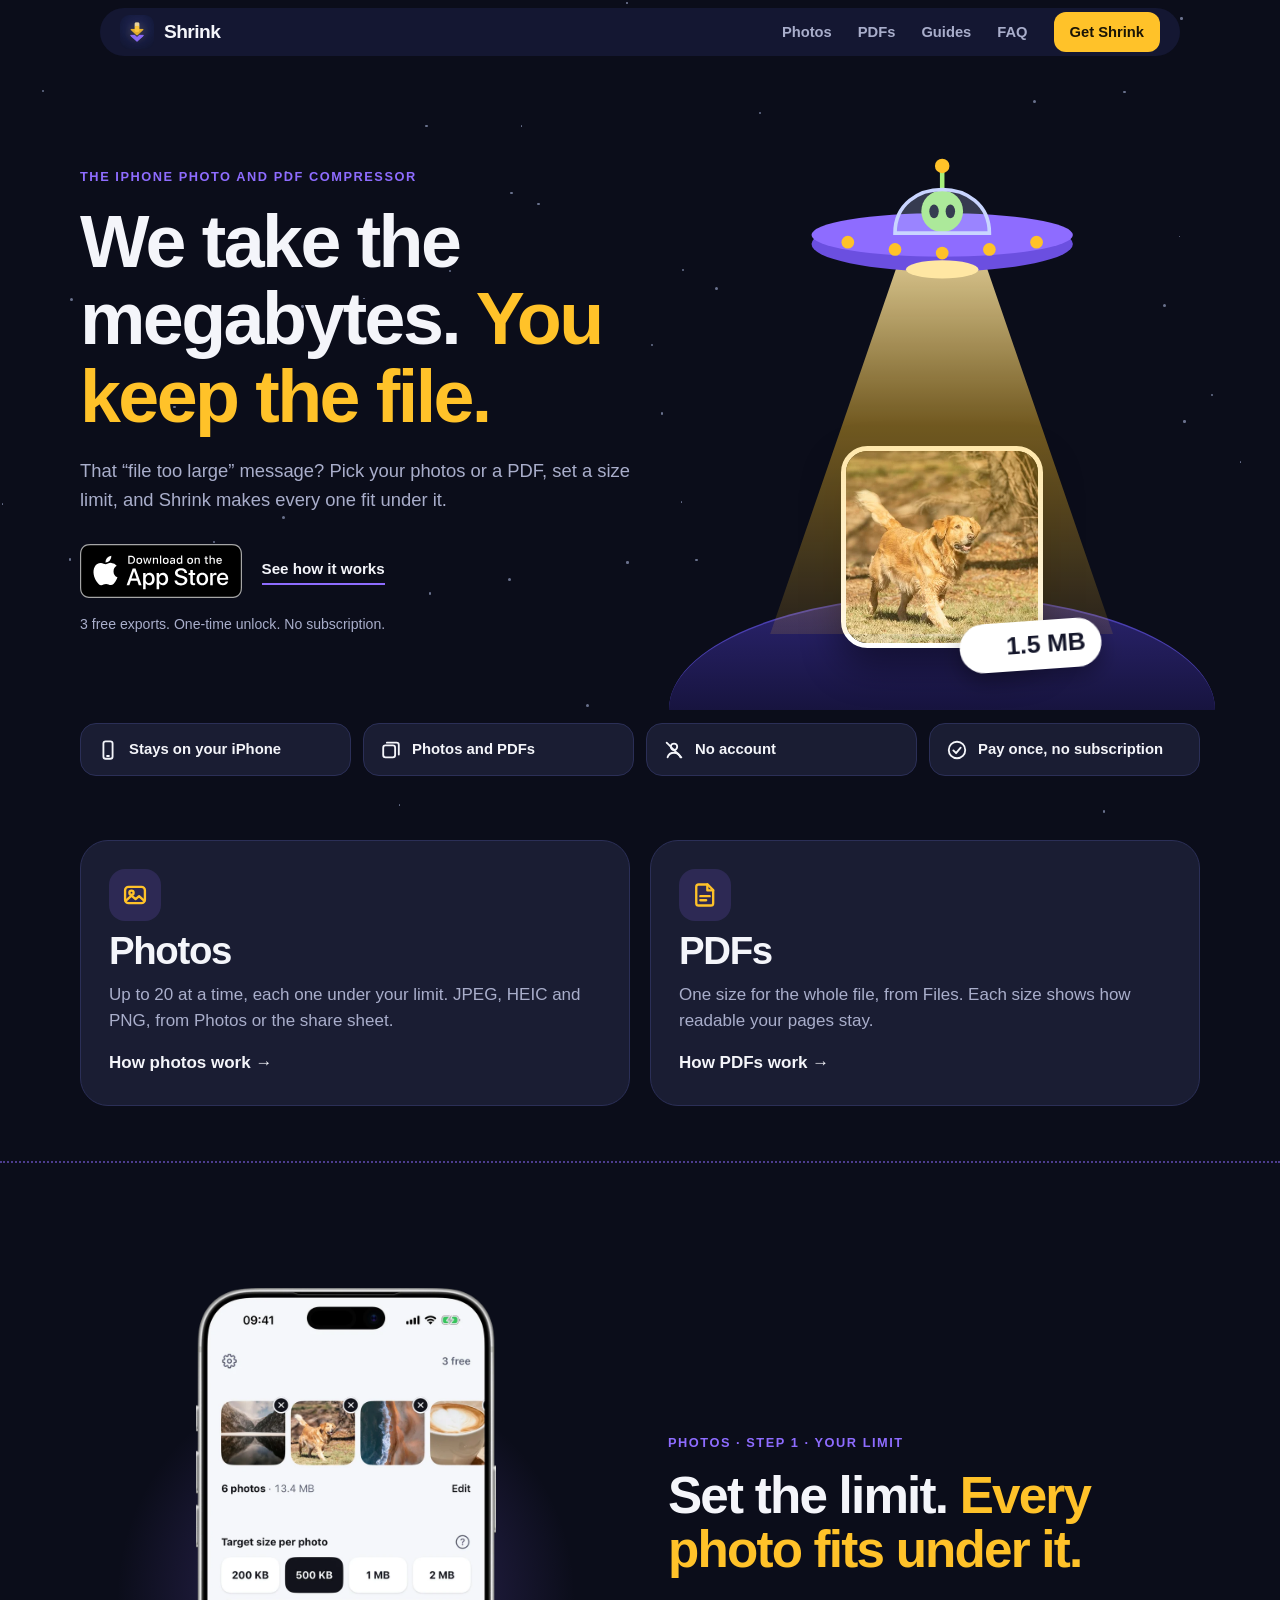
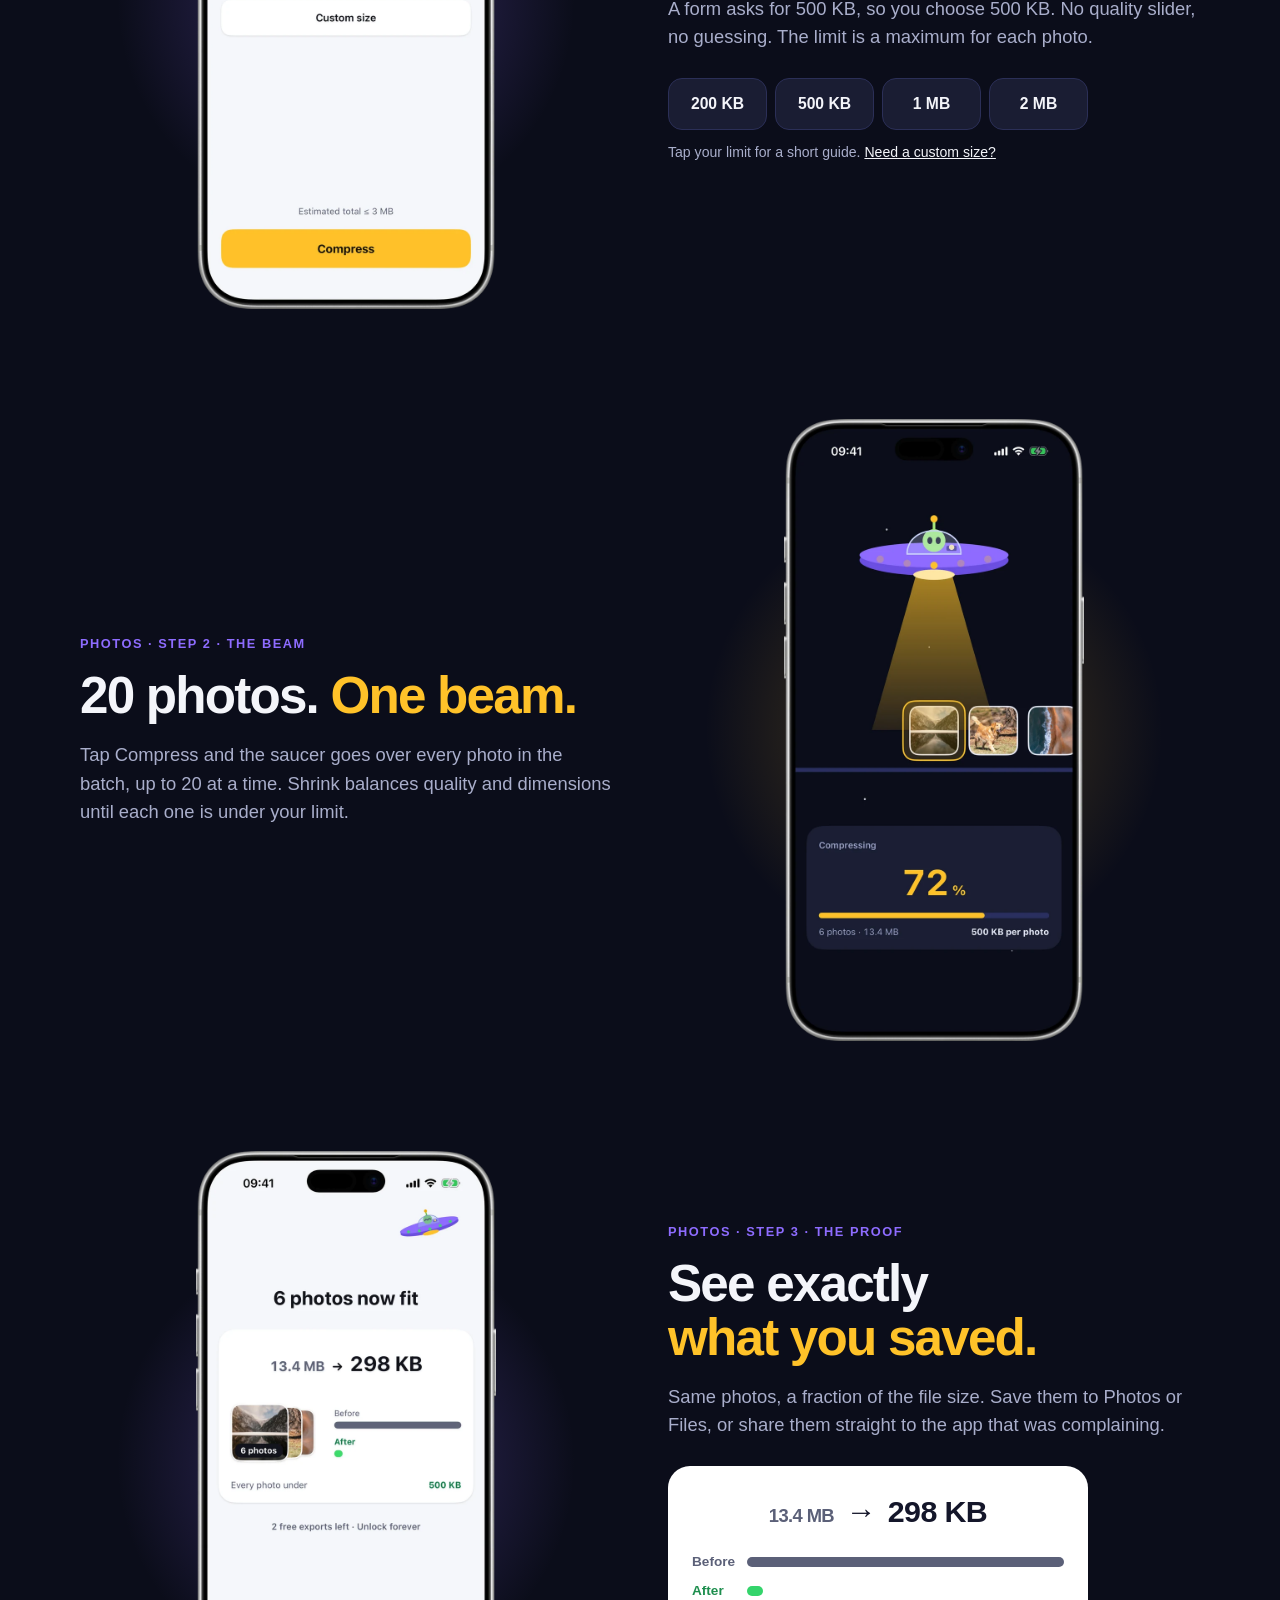
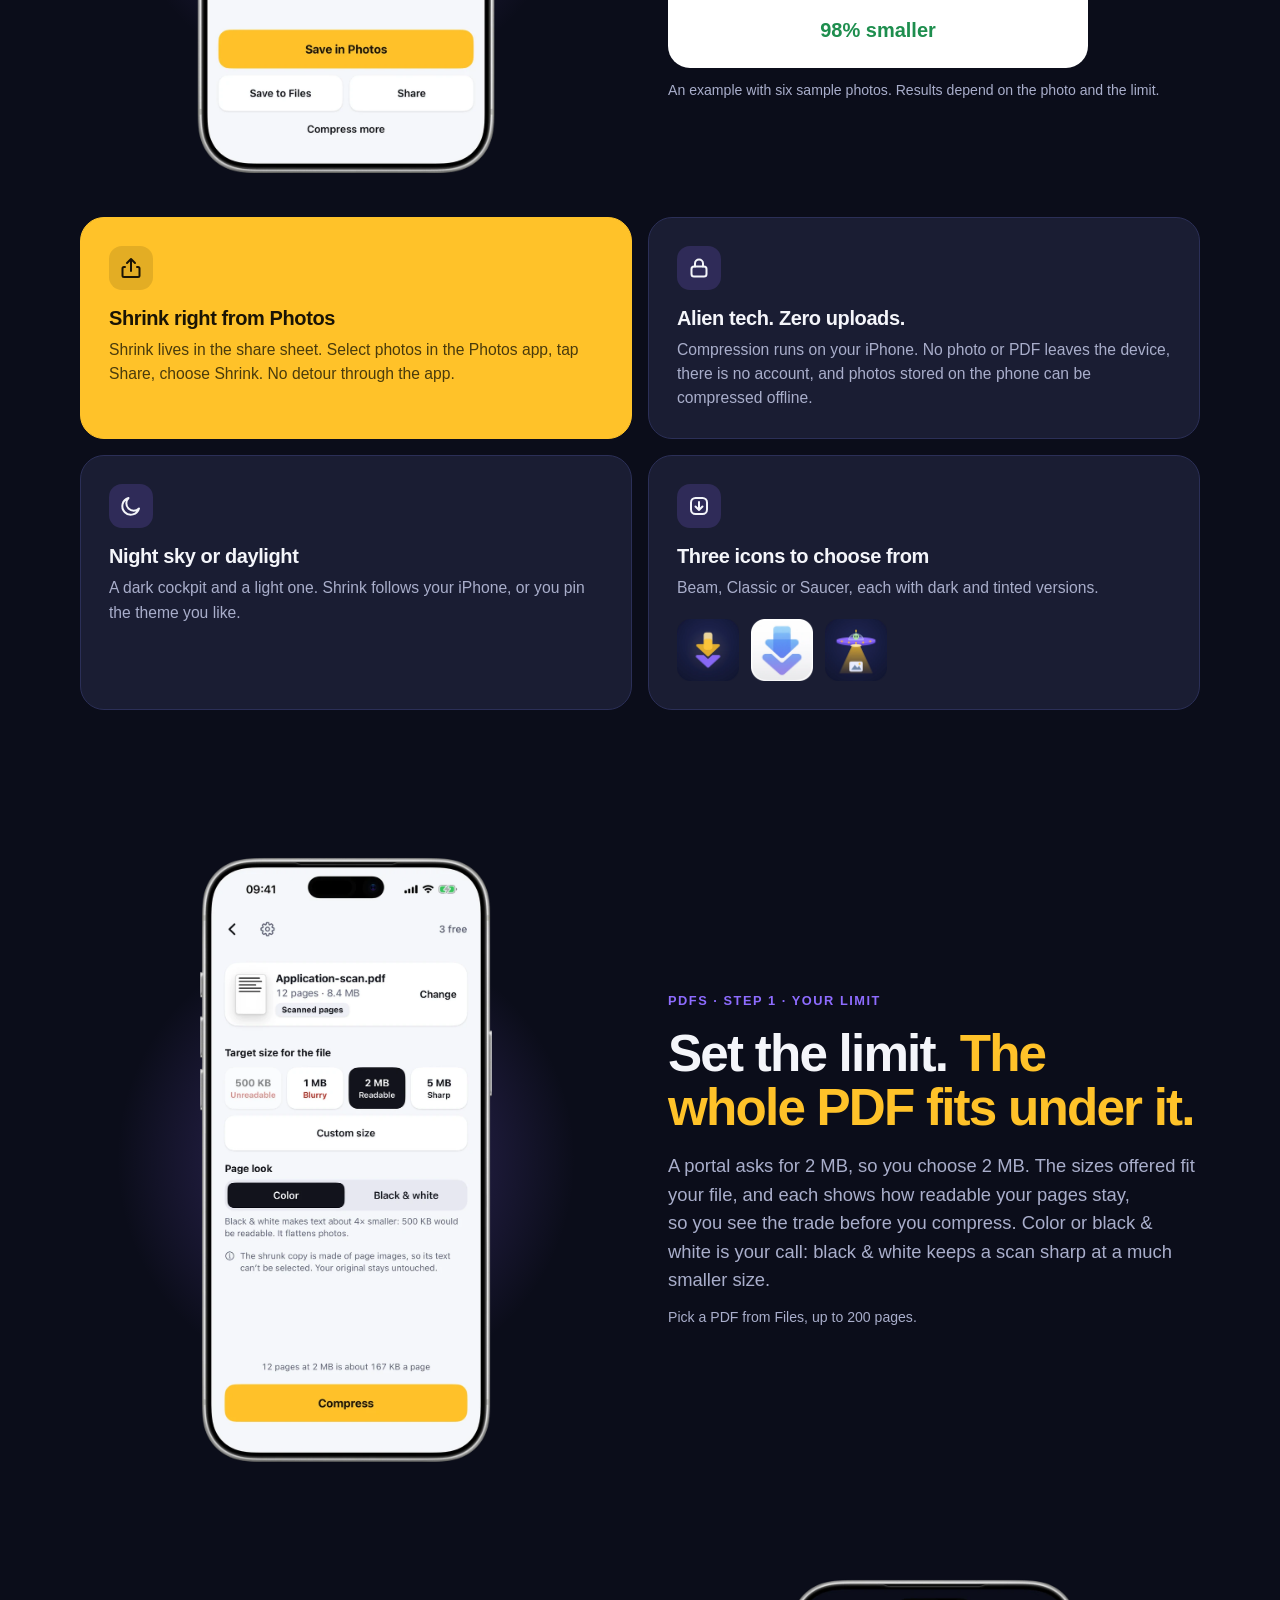
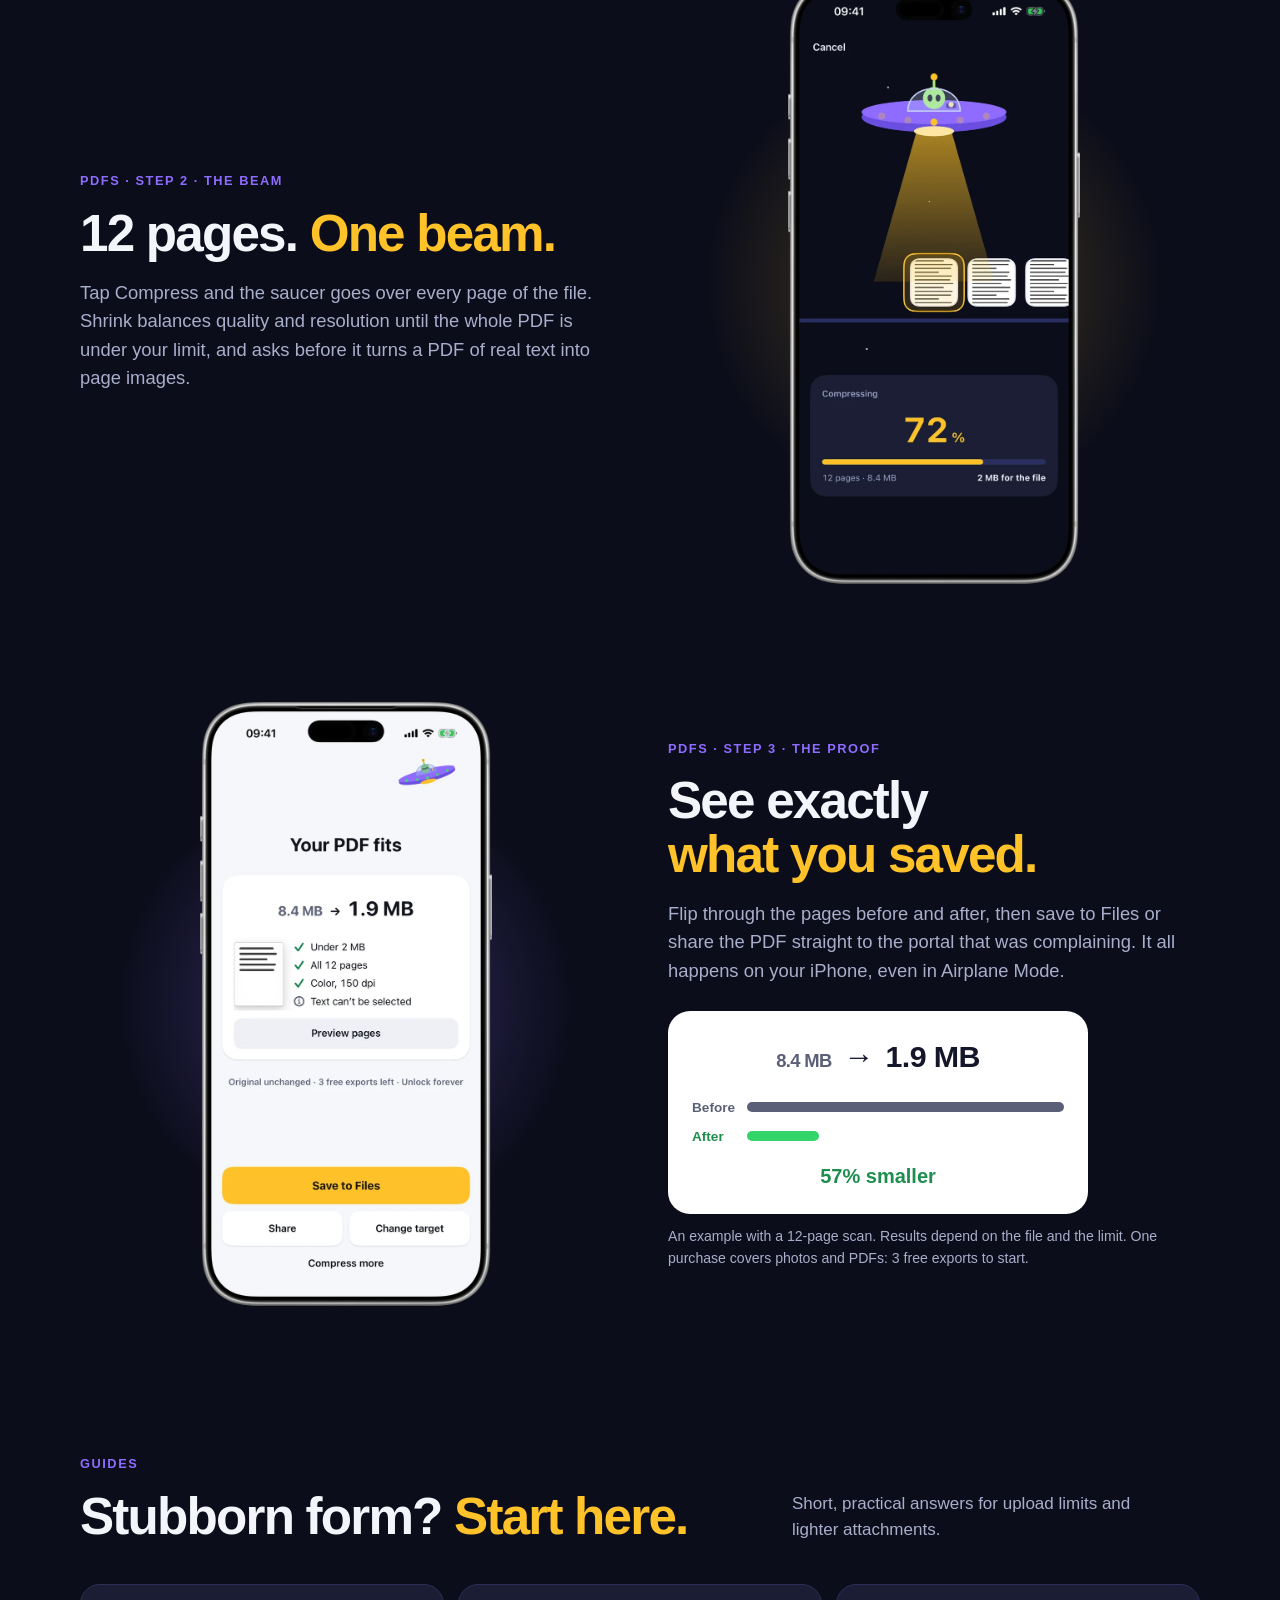
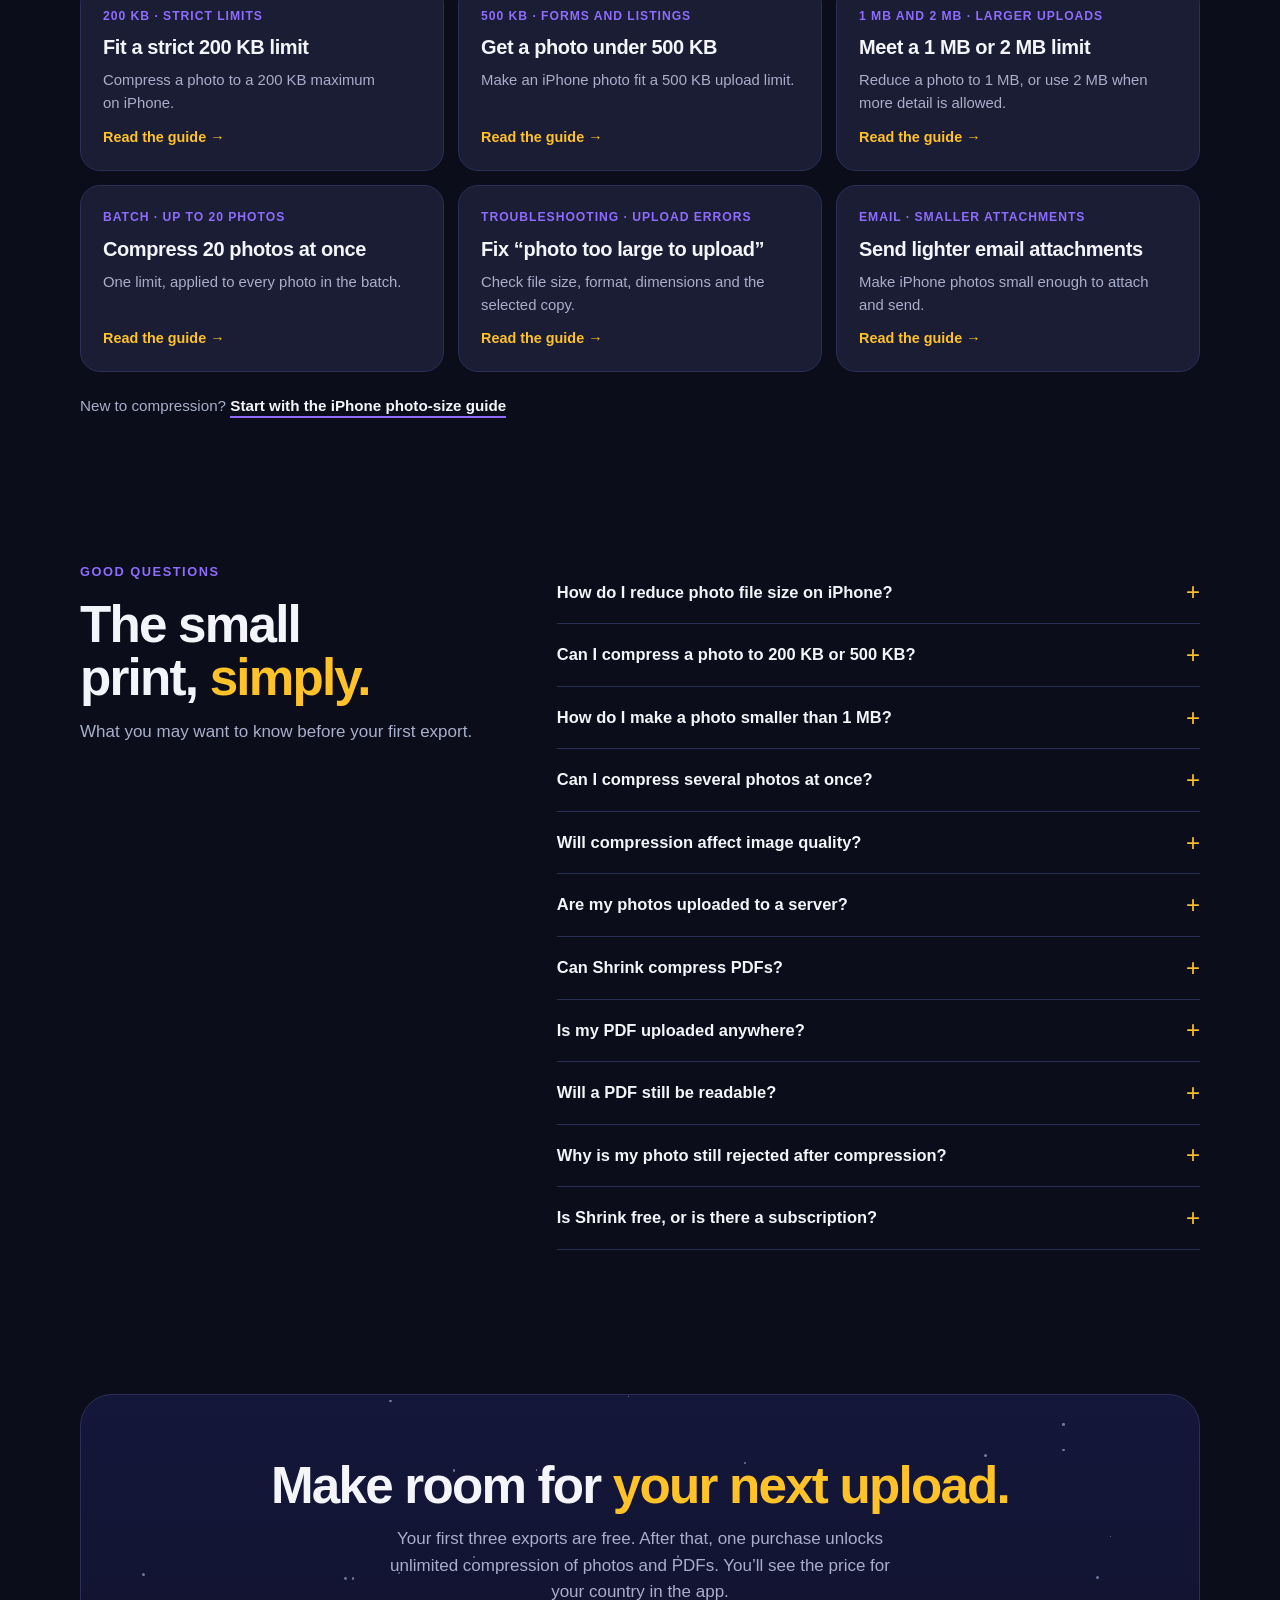
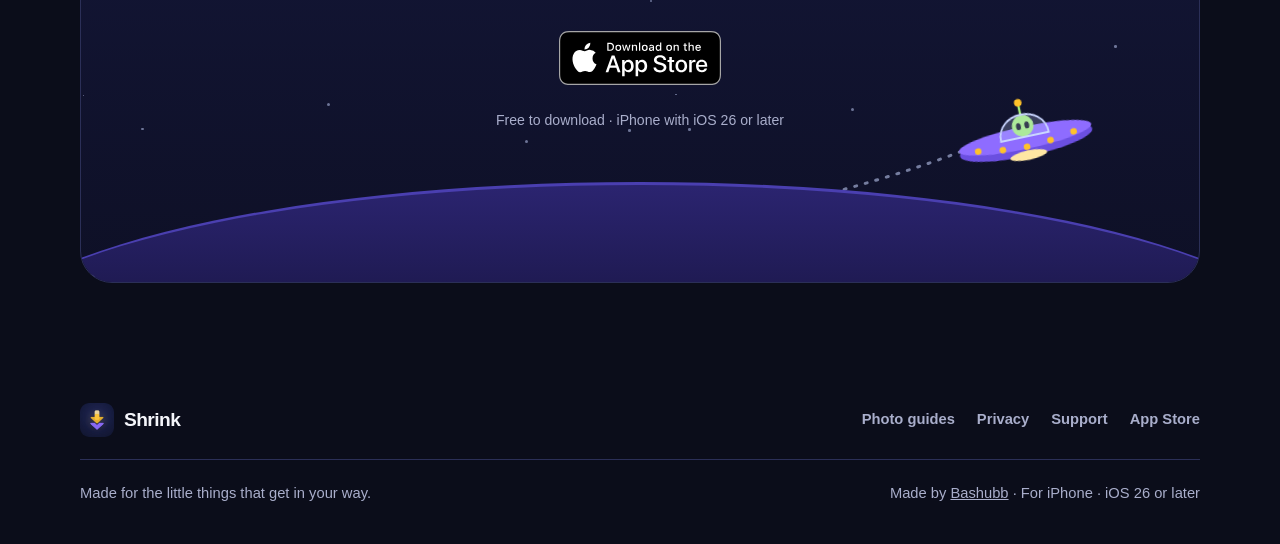
==== commit 59183528: "PDF limit screen: new size keys that follow the file" ====
--- a/index.html
+++ b/index.html
@@ -148,7 +148,7 @@
       <div class="row-copy rise">
         <span class="eyebrow">PDFs · Step 1 · Your limit</span>
         <h2 id="pdf-title">Set the limit. <em>The whole PDF fits under it.</em></h2>
-        <p class="lede">A portal asks for 2 MB, so you choose 2 MB. The limit is for the whole file, and each size shows how readable your pages stay, so you see the trade before you compress. Color or black &amp; white is your call: black &amp; white keeps a scan sharp at a much smaller size.</p>
+        <p class="lede">A portal asks for 2 MB, so you choose 2 MB. The sizes offered fit your file, and each shows how readable your pages stay, so you see the trade before you compress. Color or black &amp; white is your call: black &amp; white keeps a scan sharp at a much smaller size.</p>
         <p class="keys-note">Pick a PDF from Files, up to 200 pages.</p>
       </div>
     </div>
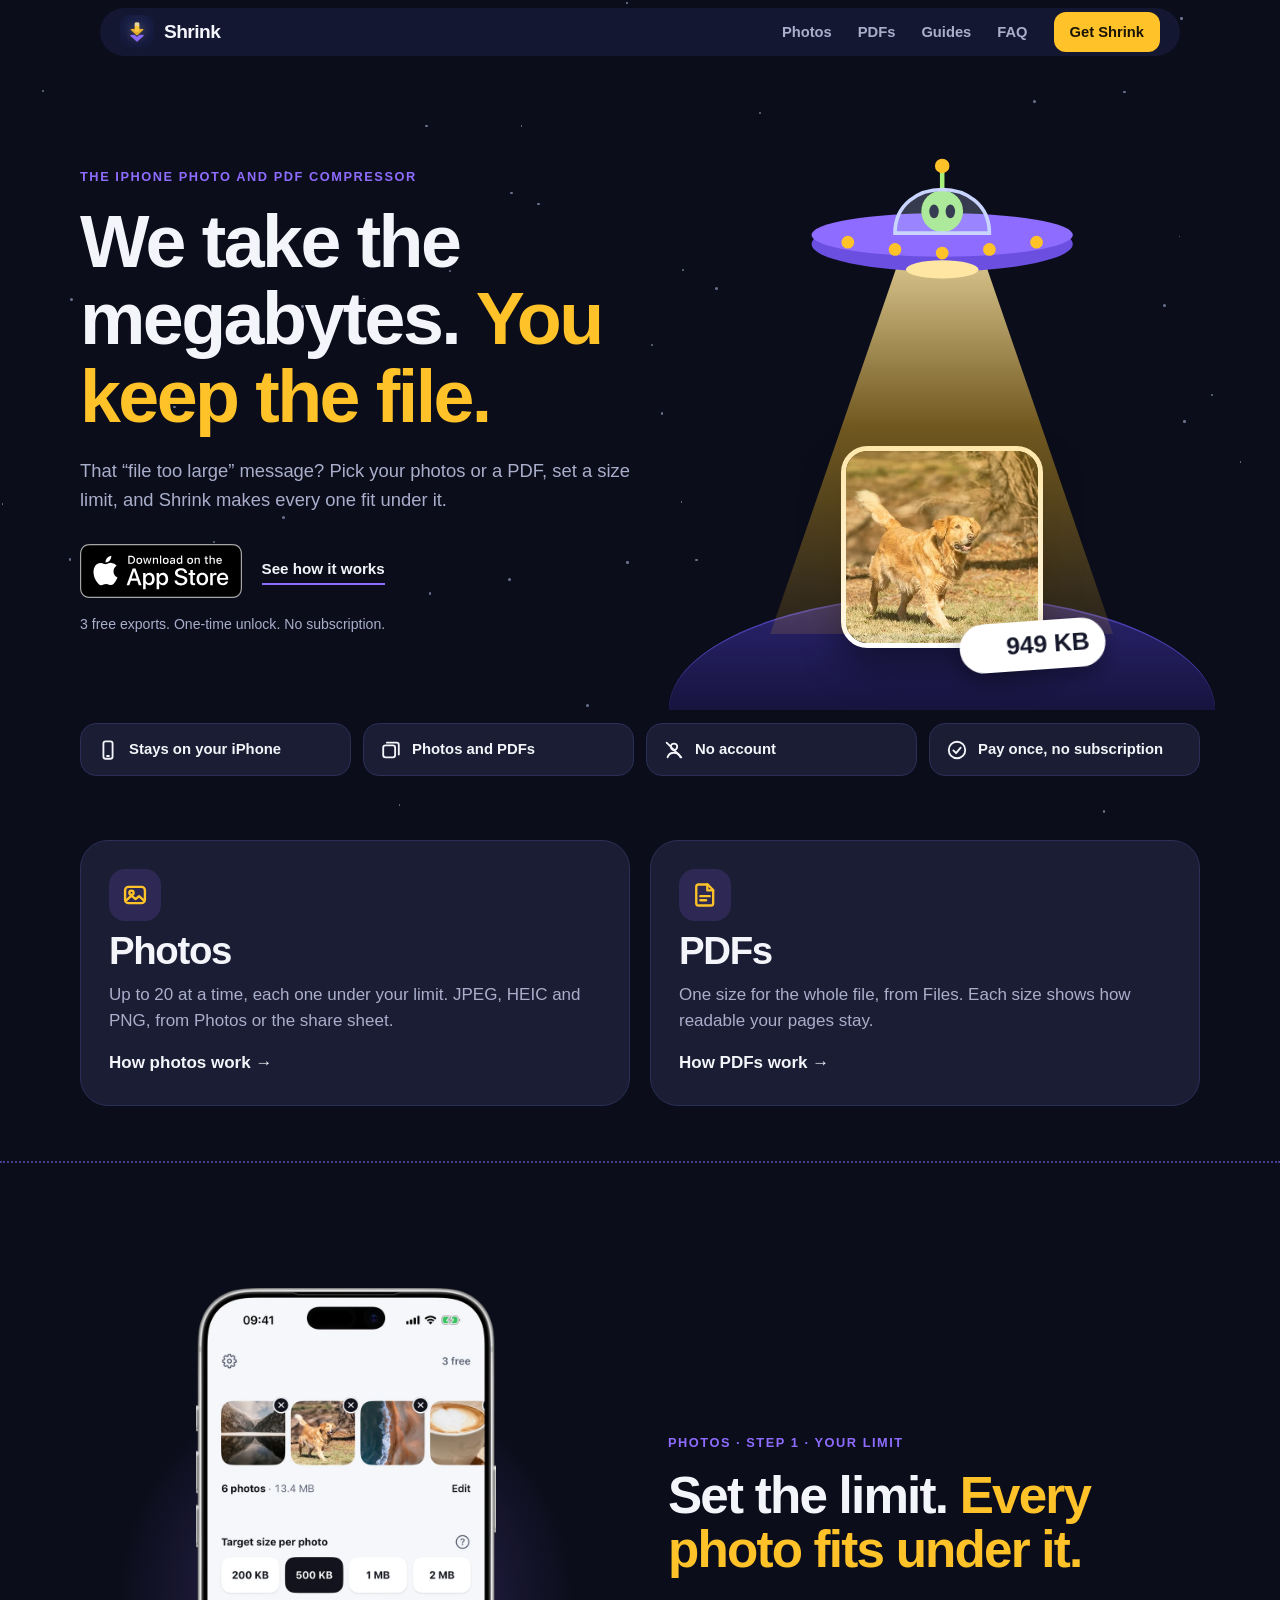
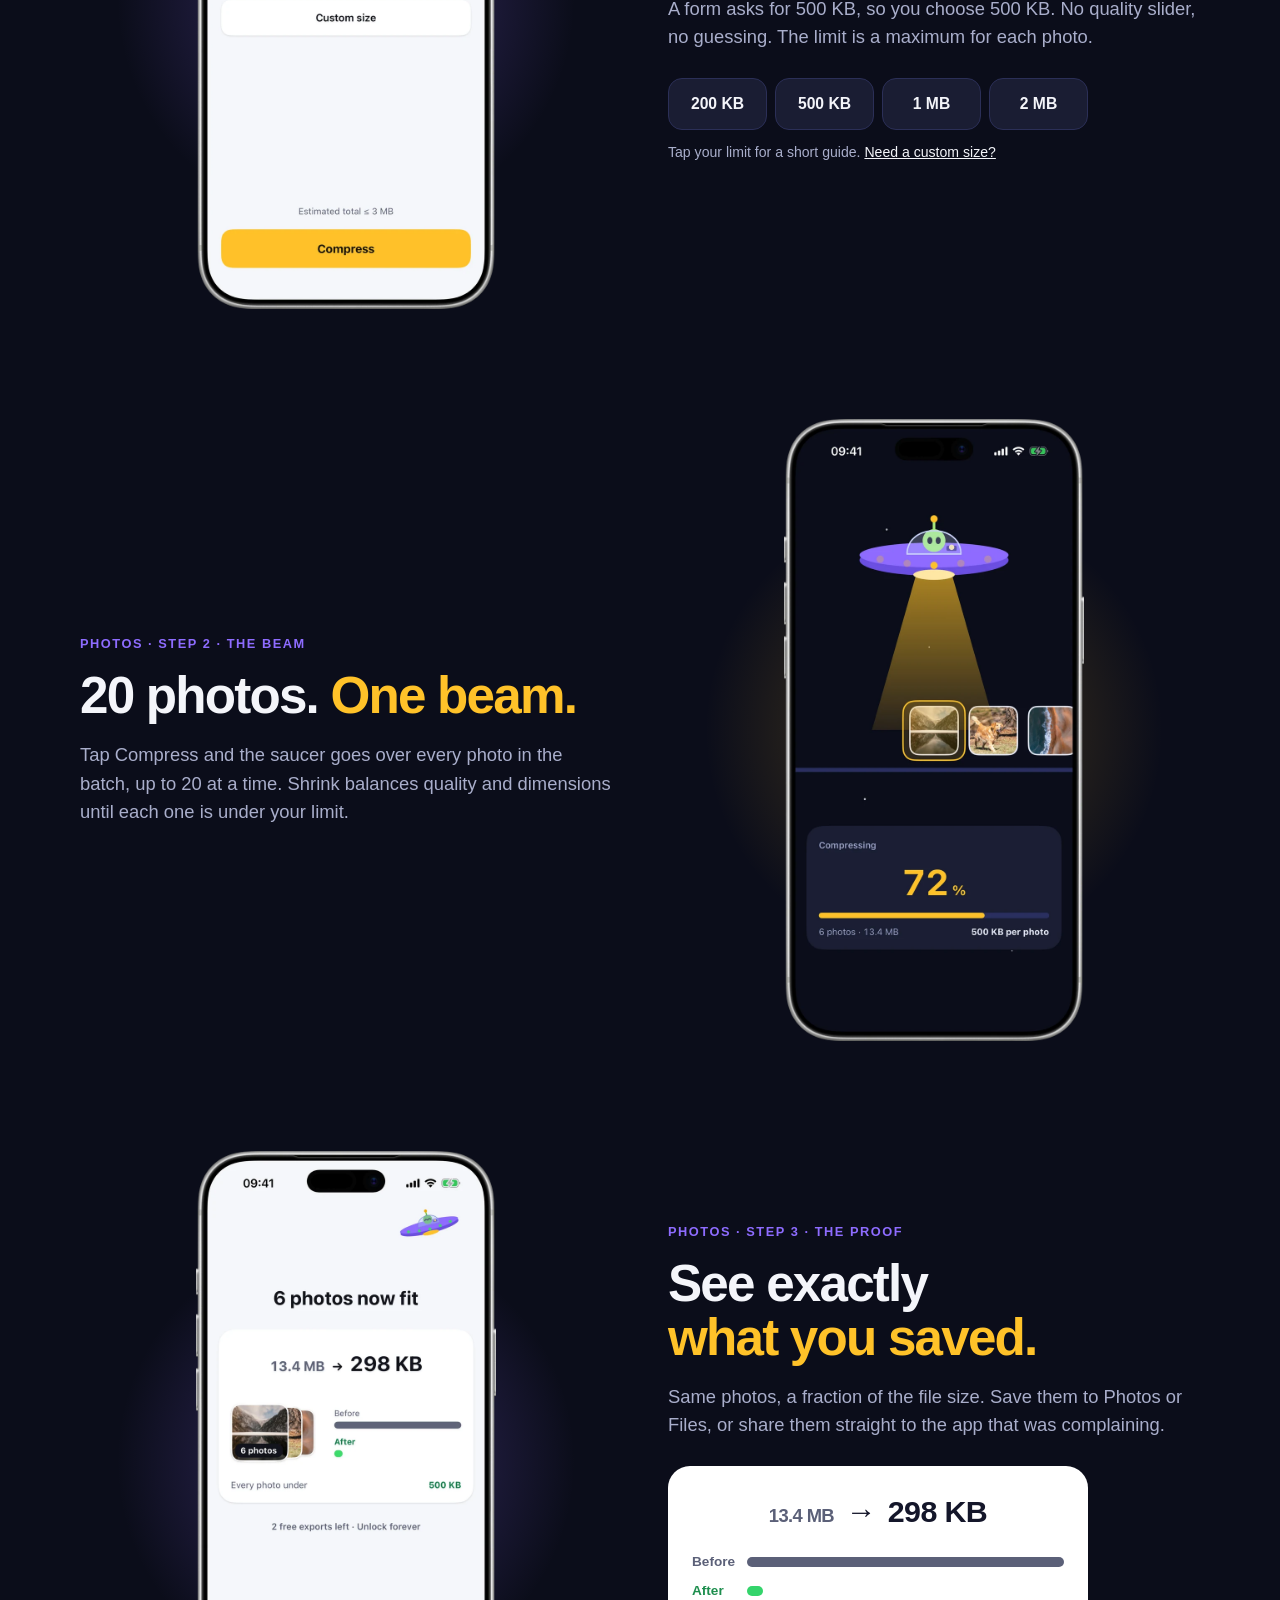
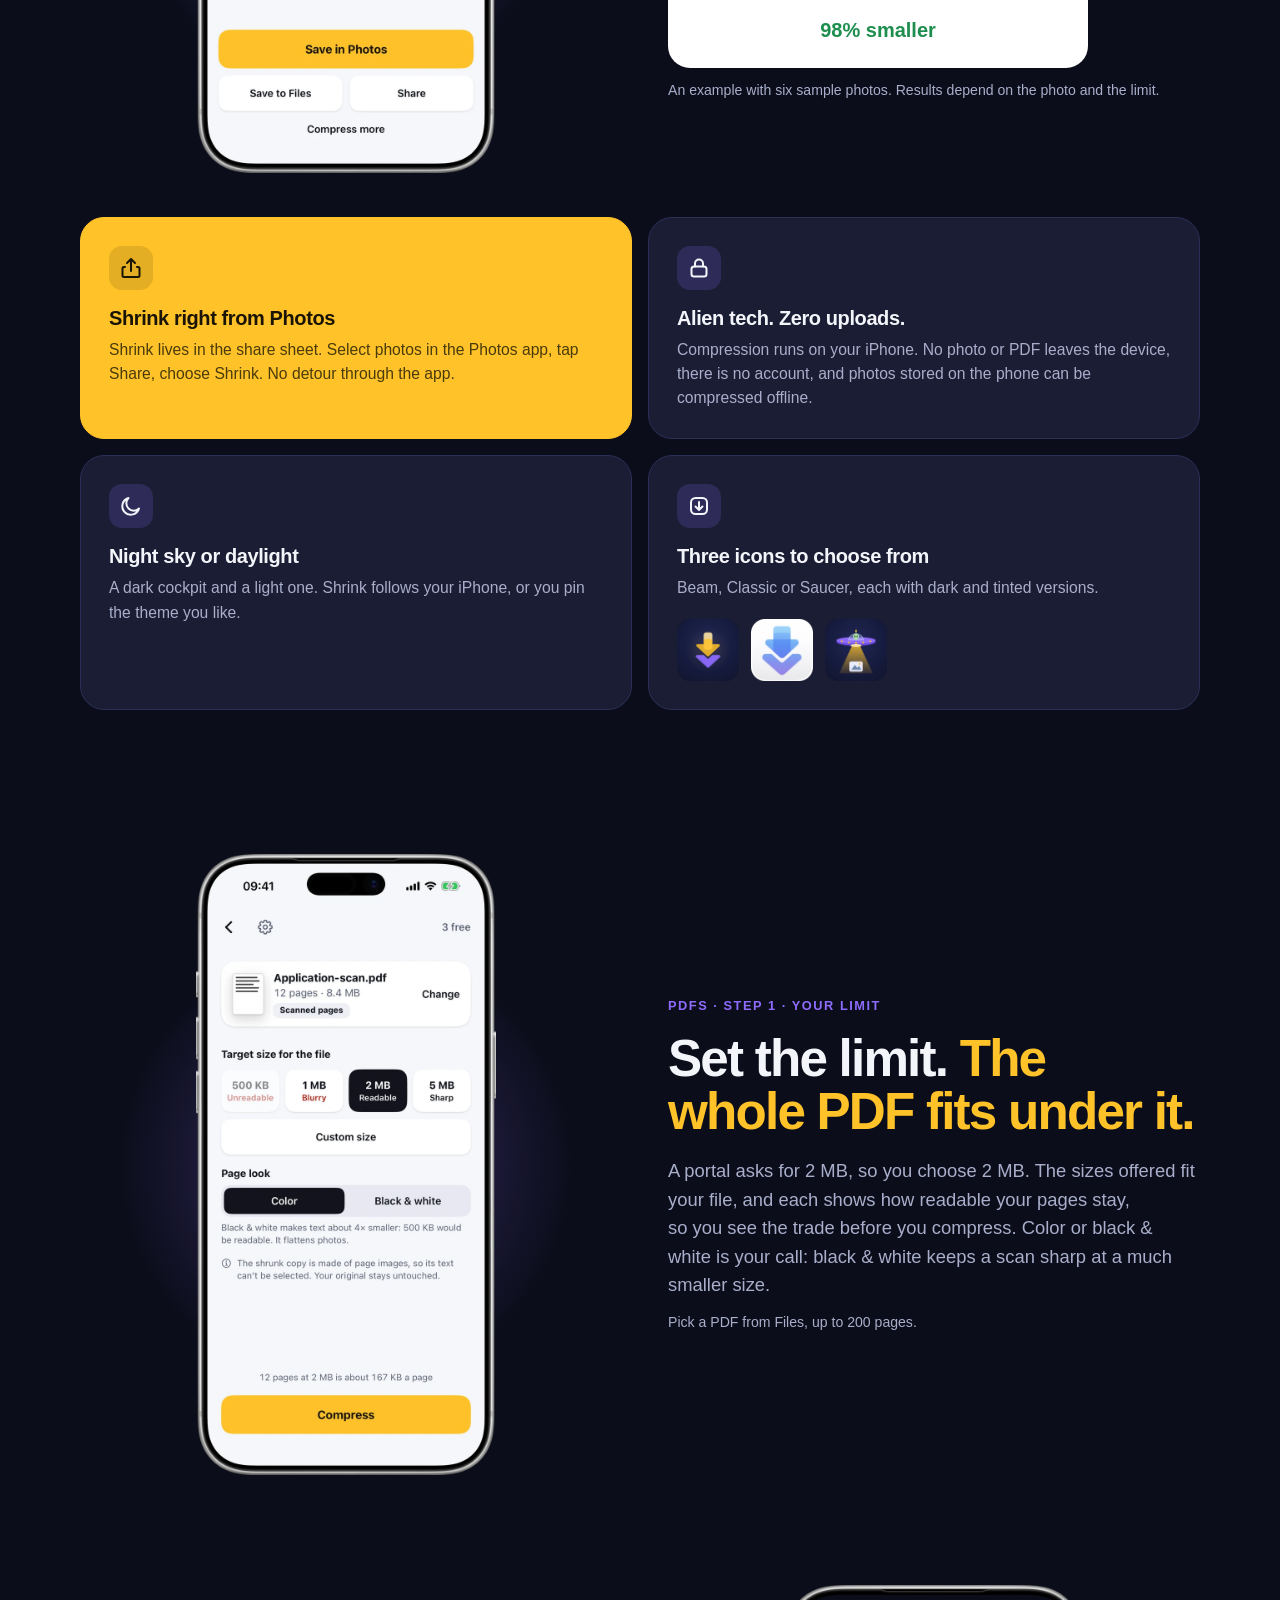
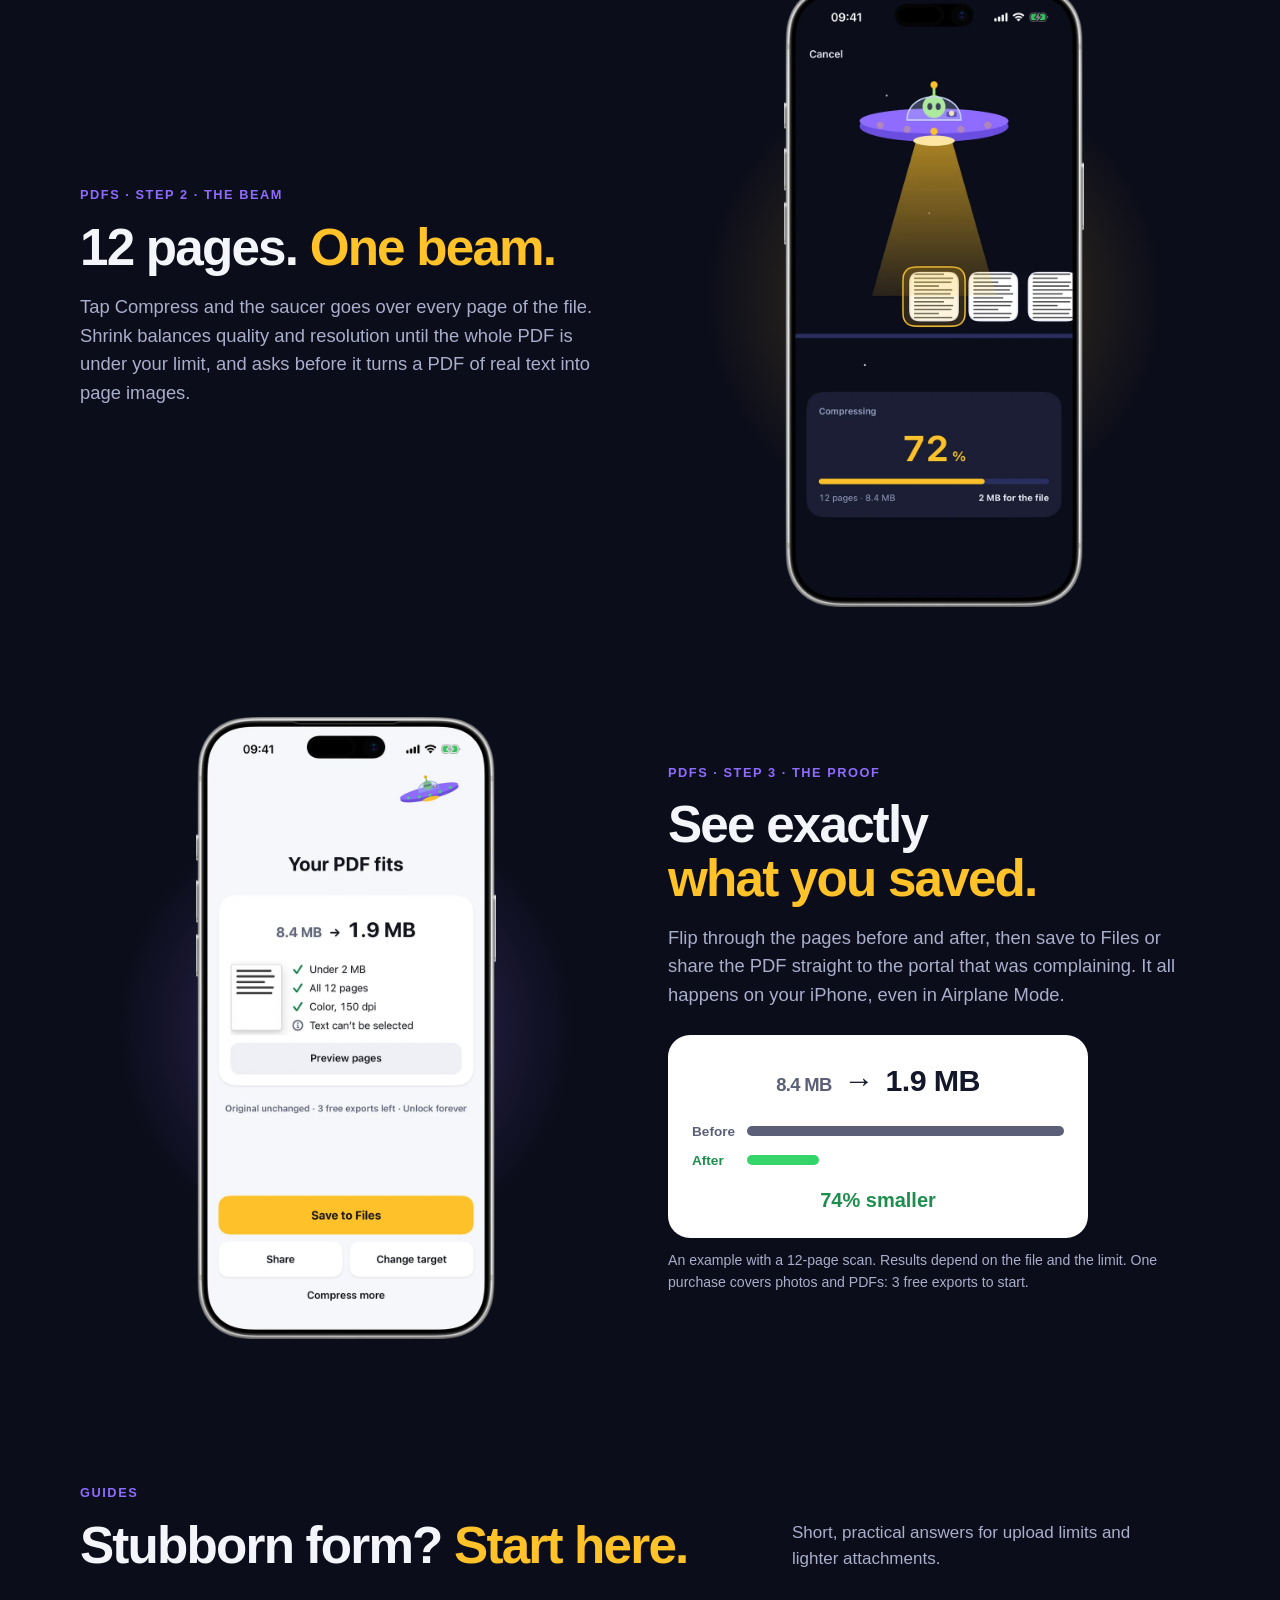
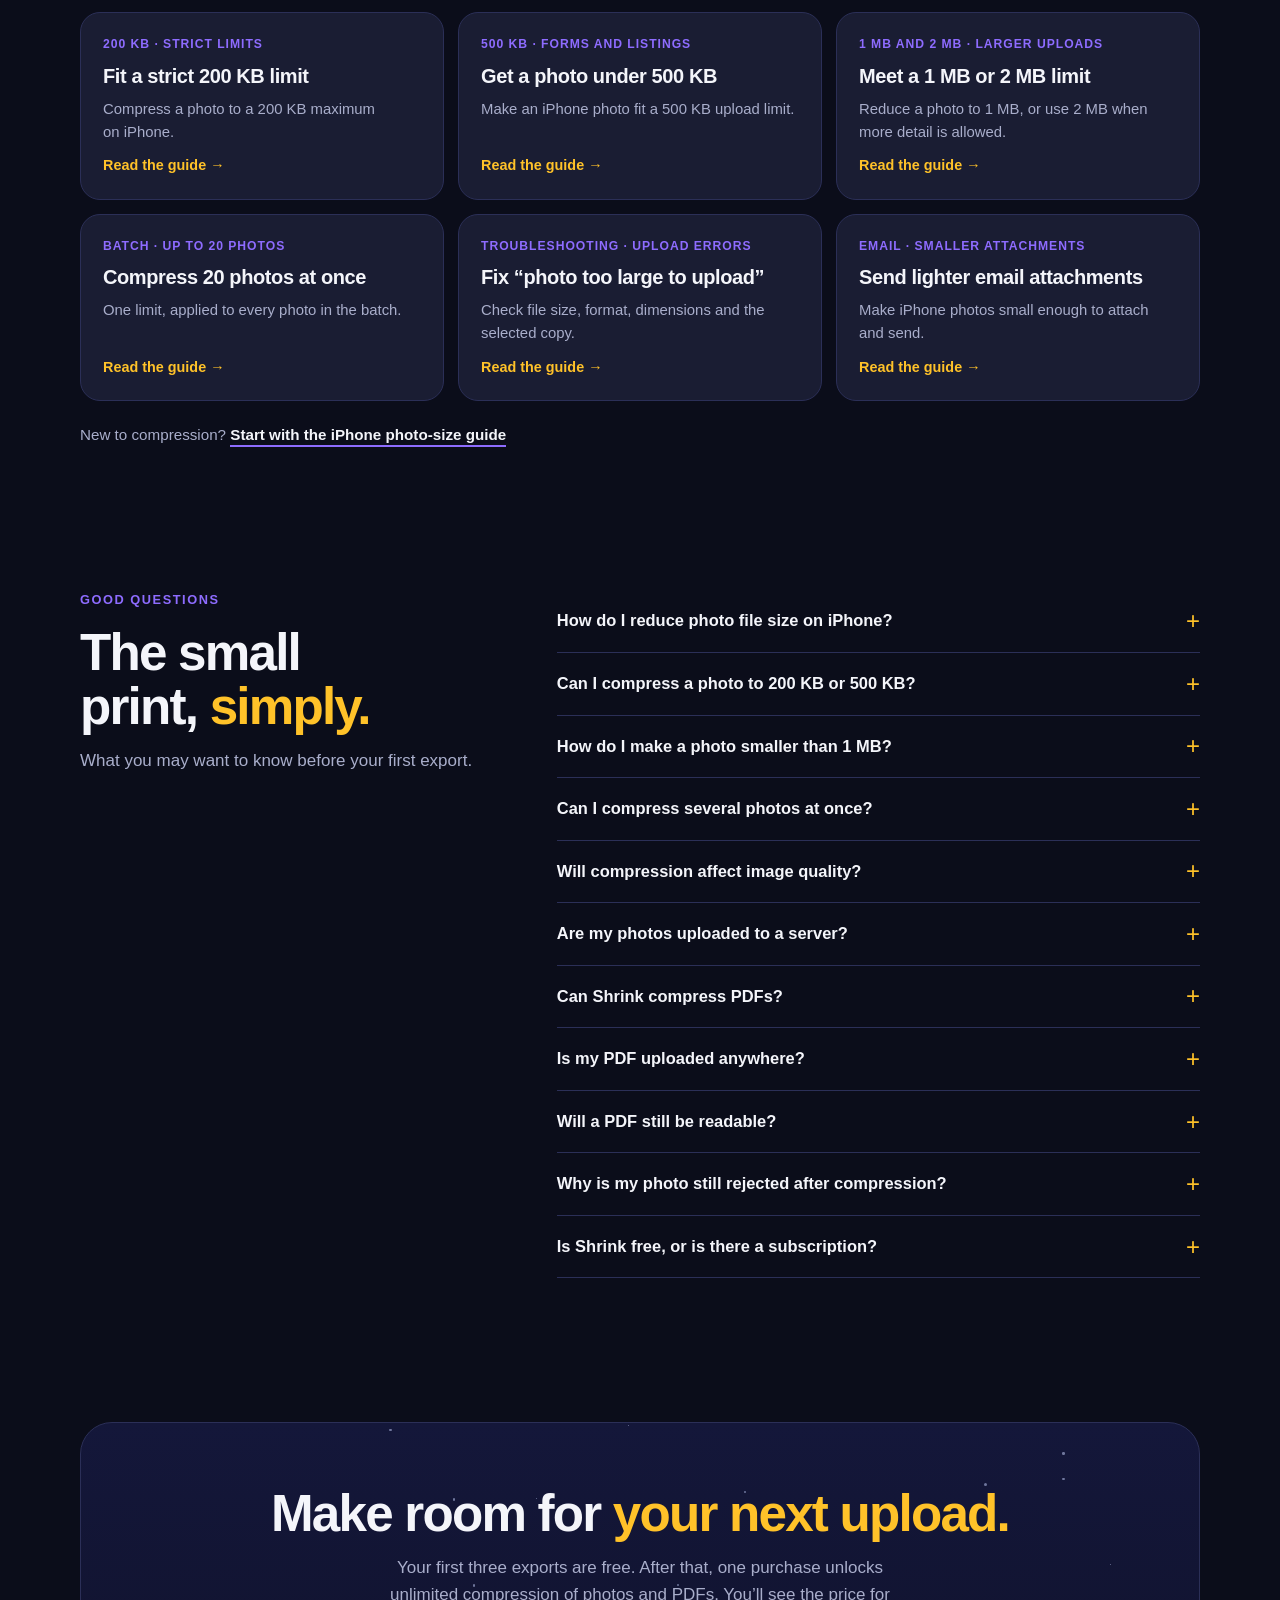
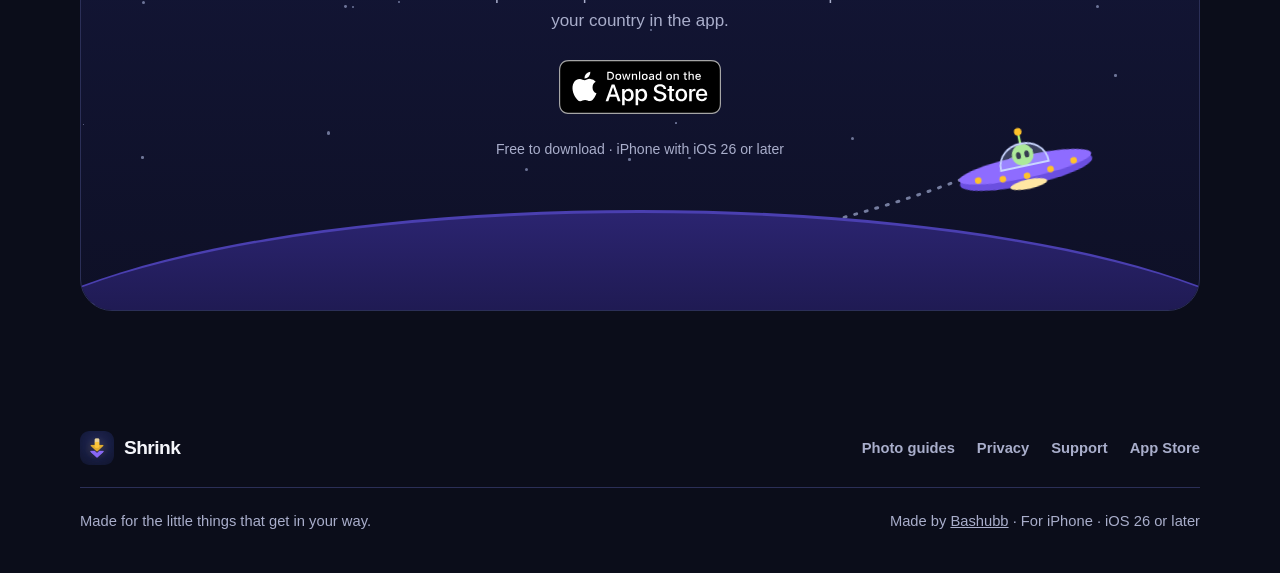
==== commit 525774e3: "PDF phone images cropped and sized like the photo ones" ====
--- a/index.html
+++ b/index.html
@@ -144,7 +144,7 @@
 <section class="section" id="pdf" aria-label="How PDFs work">
   <div class="wrap">
     <div class="row" data-in>
-      <div class="row-art"><div class="halo"></div><img class="device" src="assets/media/iphone-pdf-limit-light.webp" width="720" height="1469" alt="Shrink with a 12-page PDF chosen: the 2 MB target is selected and each size shows a readability rating" loading="lazy" decoding="async"></div>
+      <div class="row-art"><div class="halo"></div><img class="device" src="assets/media/iphone-pdf-limit-light.webp" width="720" height="1492" alt="Shrink with a 12-page PDF chosen: the 2 MB target is selected and each size shows a readability rating" loading="lazy" decoding="async"></div>
       <div class="row-copy rise">
         <span class="eyebrow">PDFs · Step 1 · Your limit</span>
         <h2 id="pdf-title">Set the limit. <em>The whole PDF fits under it.</em></h2>
@@ -154,7 +154,7 @@
     </div>
 
     <div class="row flip" data-in>
-      <div class="row-art"><div class="halo gold"></div><img class="device" src="assets/media/iphone-pdf-compressing-dark.webp" width="720" height="1469" alt="Shrink compressing a PDF: a saucer shines its beam on the pages, 72 percent done" loading="lazy" decoding="async"></div>
+      <div class="row-art"><div class="halo gold"></div><img class="device" src="assets/media/iphone-pdf-compressing-dark.webp" width="720" height="1492" alt="Shrink compressing a PDF: a saucer shines its beam on the pages, 72 percent done" loading="lazy" decoding="async"></div>
       <div class="row-copy rise">
         <span class="eyebrow">PDFs · Step 2 · The beam</span>
         <h2>12 pages. <em>One beam.</em></h2>
@@ -163,7 +163,7 @@
     </div>
 
     <div class="row" data-in>
-      <div class="row-art"><div class="halo"></div><img class="device" src="assets/media/iphone-pdf-result-light.webp" width="720" height="1469" alt="Shrink result: your PDF fits, 8.4 MB to 1.9 MB, with Preview pages, Save to Files and Share" loading="lazy" decoding="async"></div>
+      <div class="row-art"><div class="halo"></div><img class="device" src="assets/media/iphone-pdf-result-light.webp" width="720" height="1492" alt="Shrink result: your PDF fits, 8.4 MB to 1.9 MB, with Preview pages, Save to Files and Share" loading="lazy" decoding="async"></div>
       <div class="row-copy rise">
         <span class="eyebrow">PDFs · Step 3 · The proof</span>
         <h2>See exactly <em>what you saved.</em></h2>
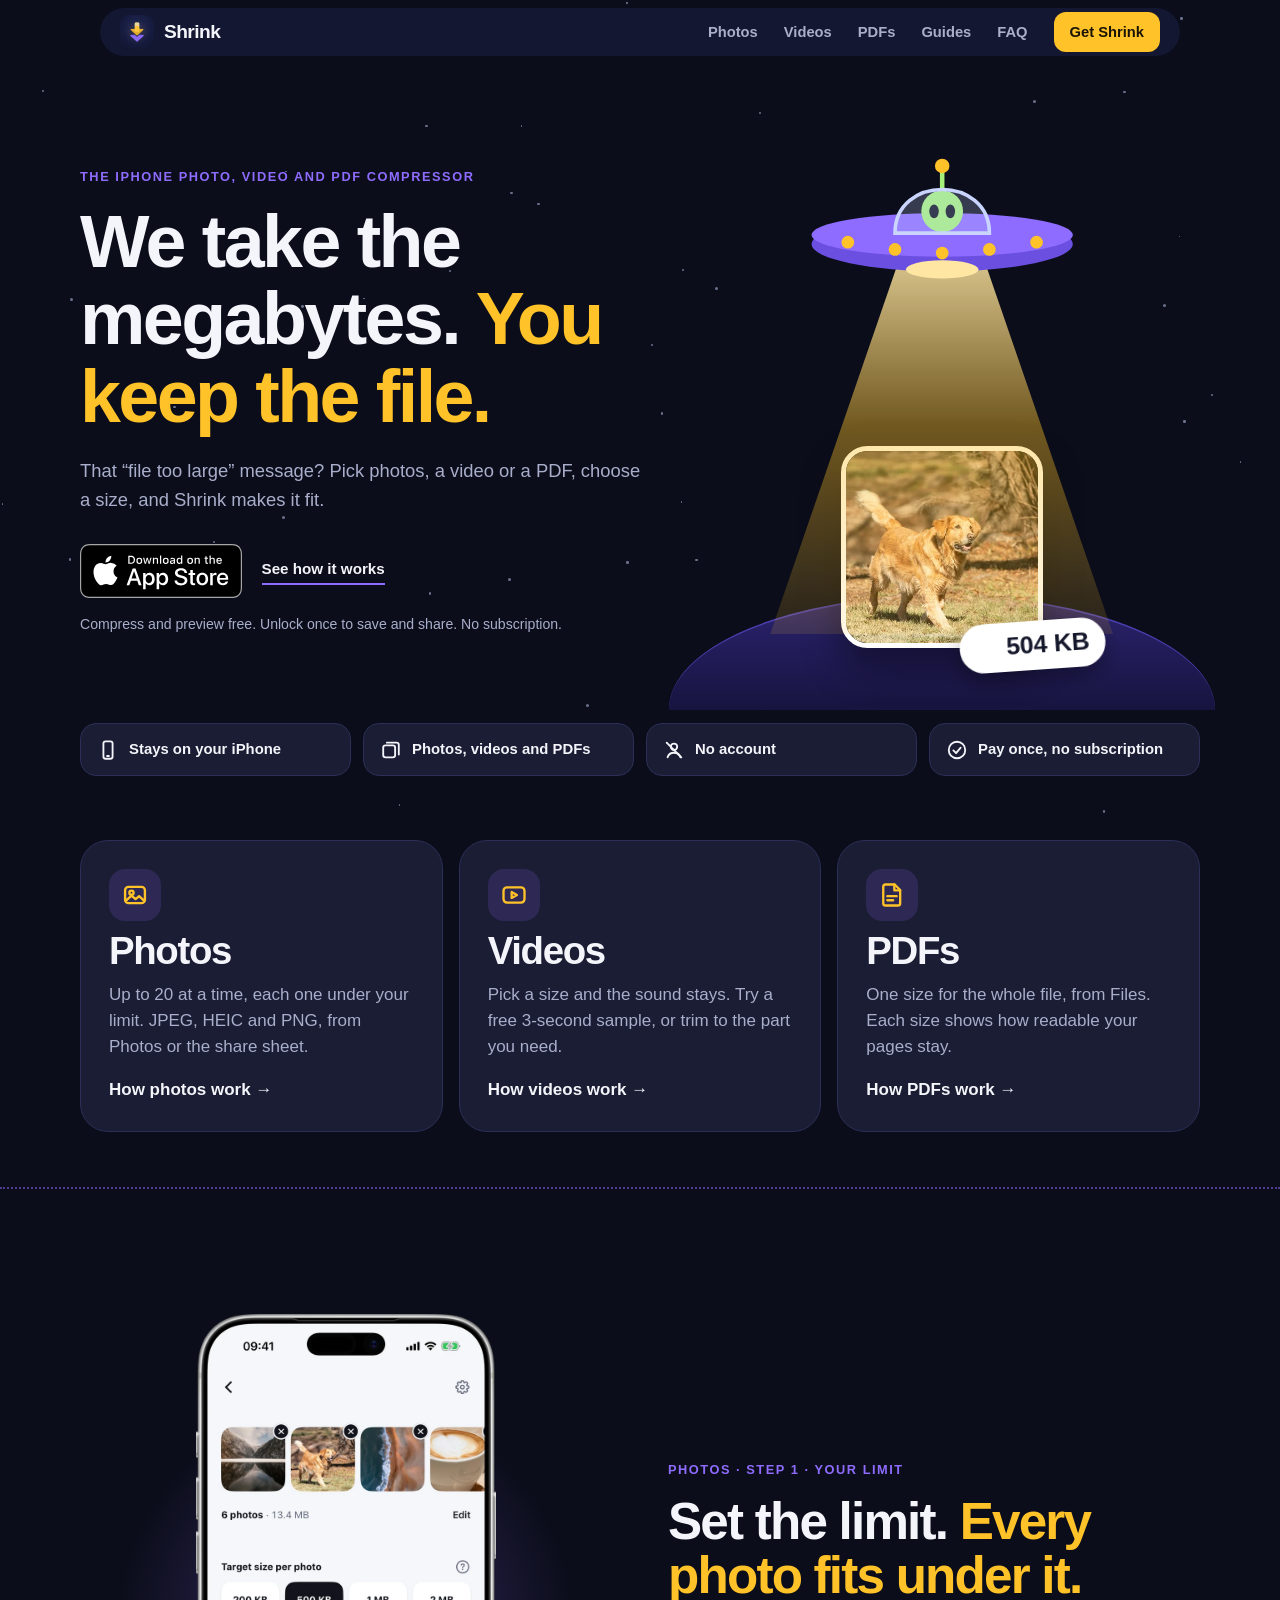
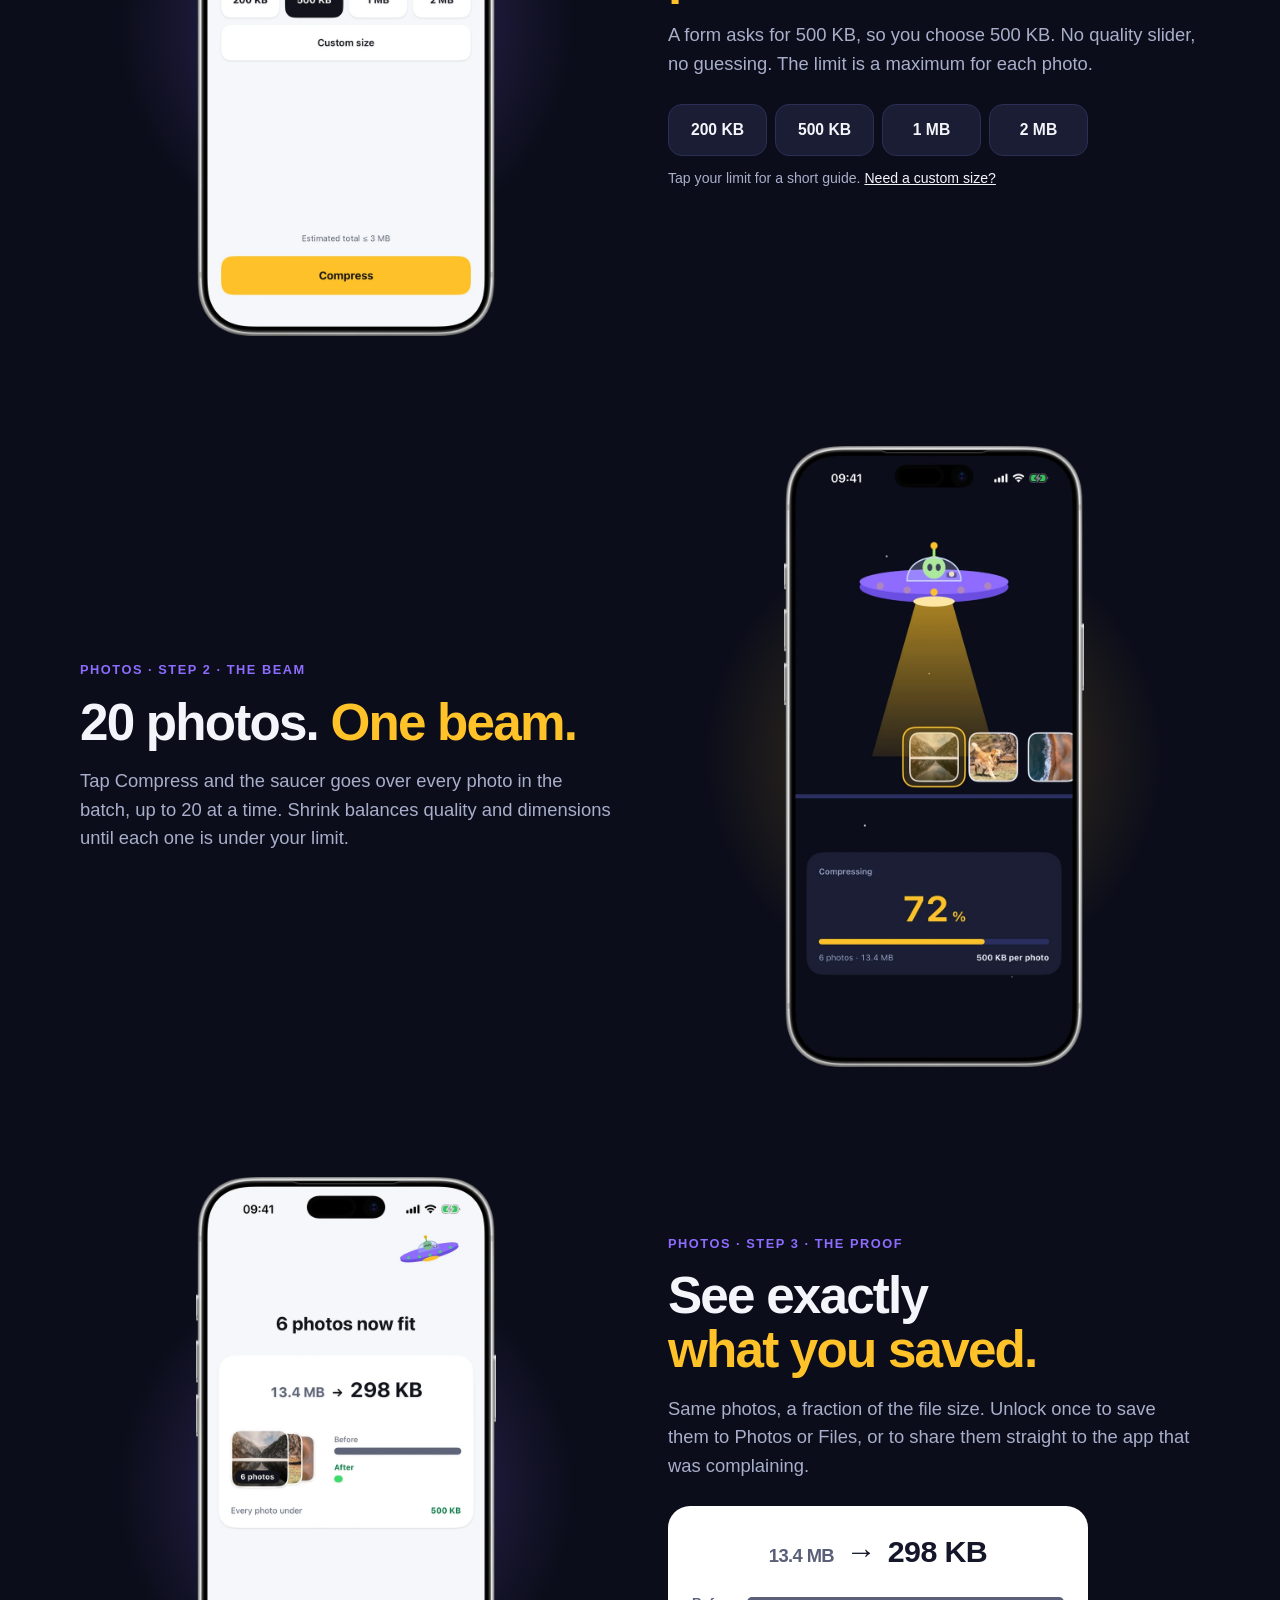
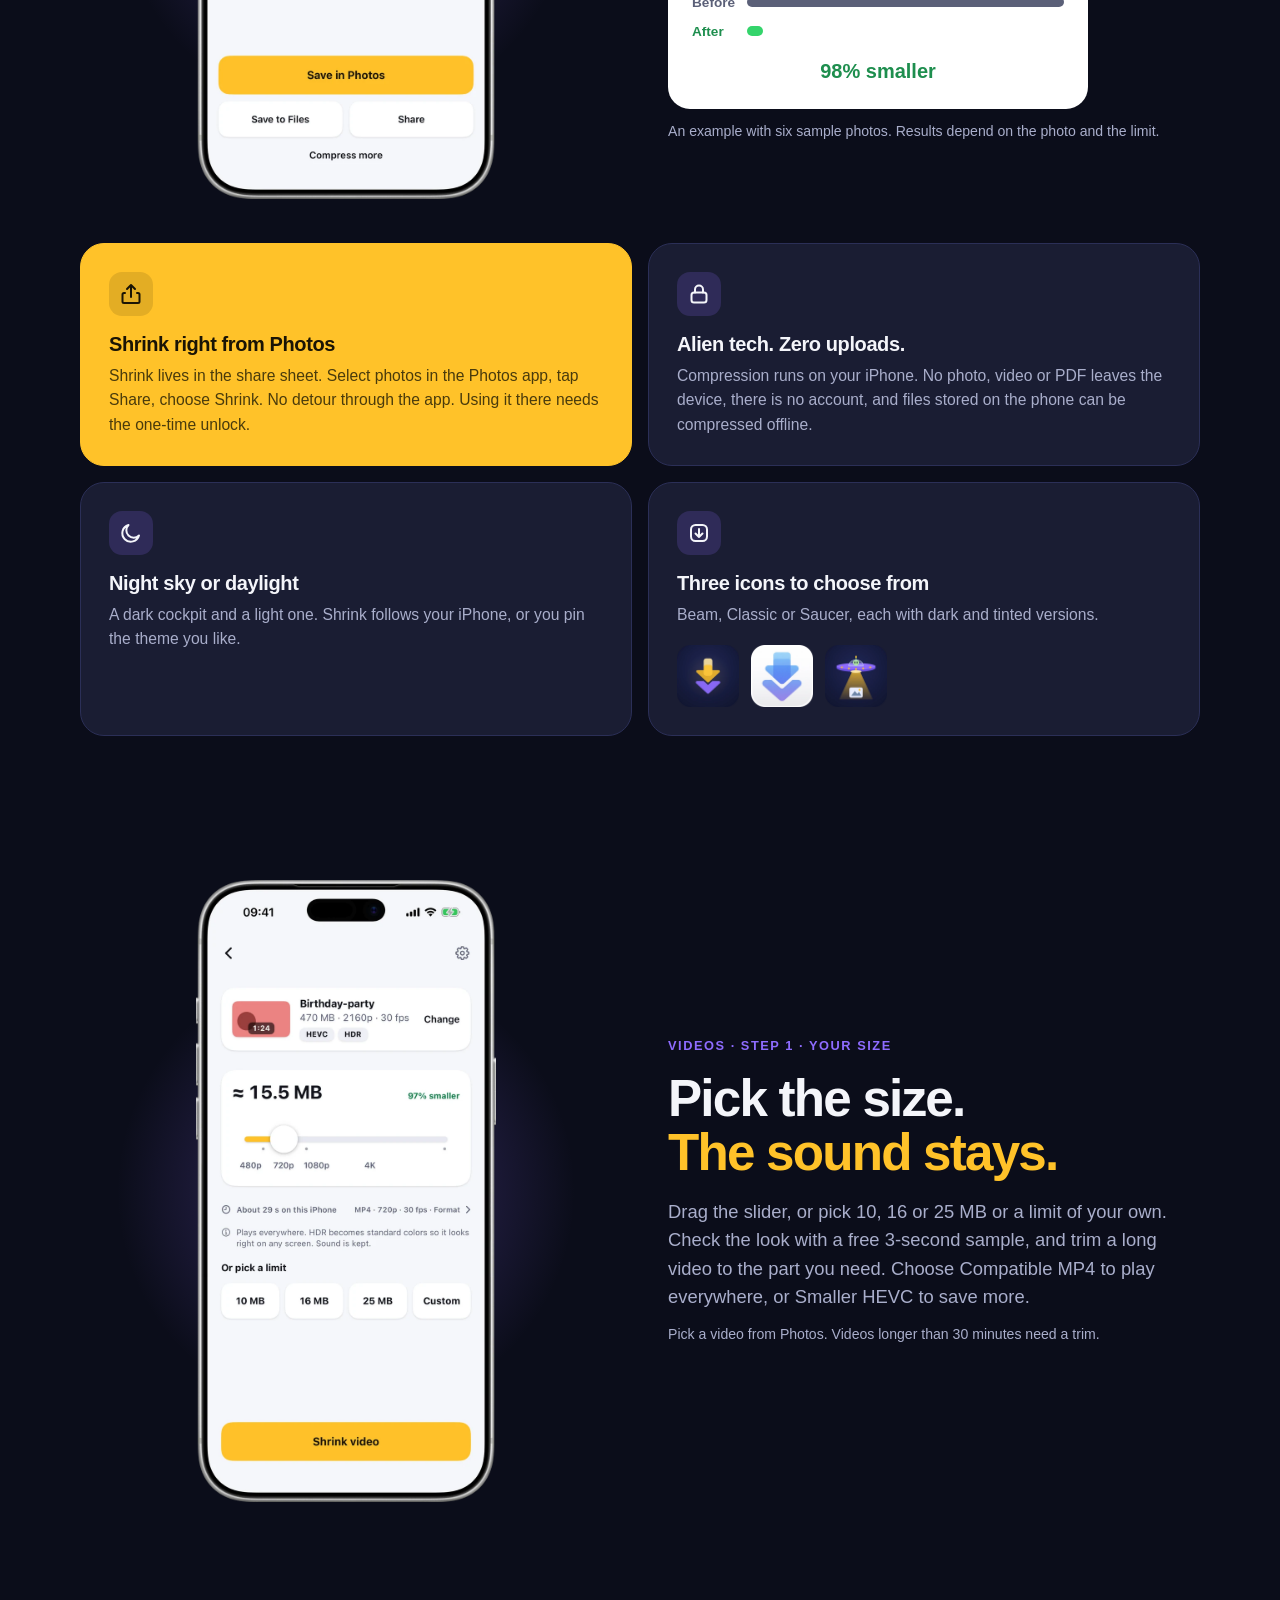
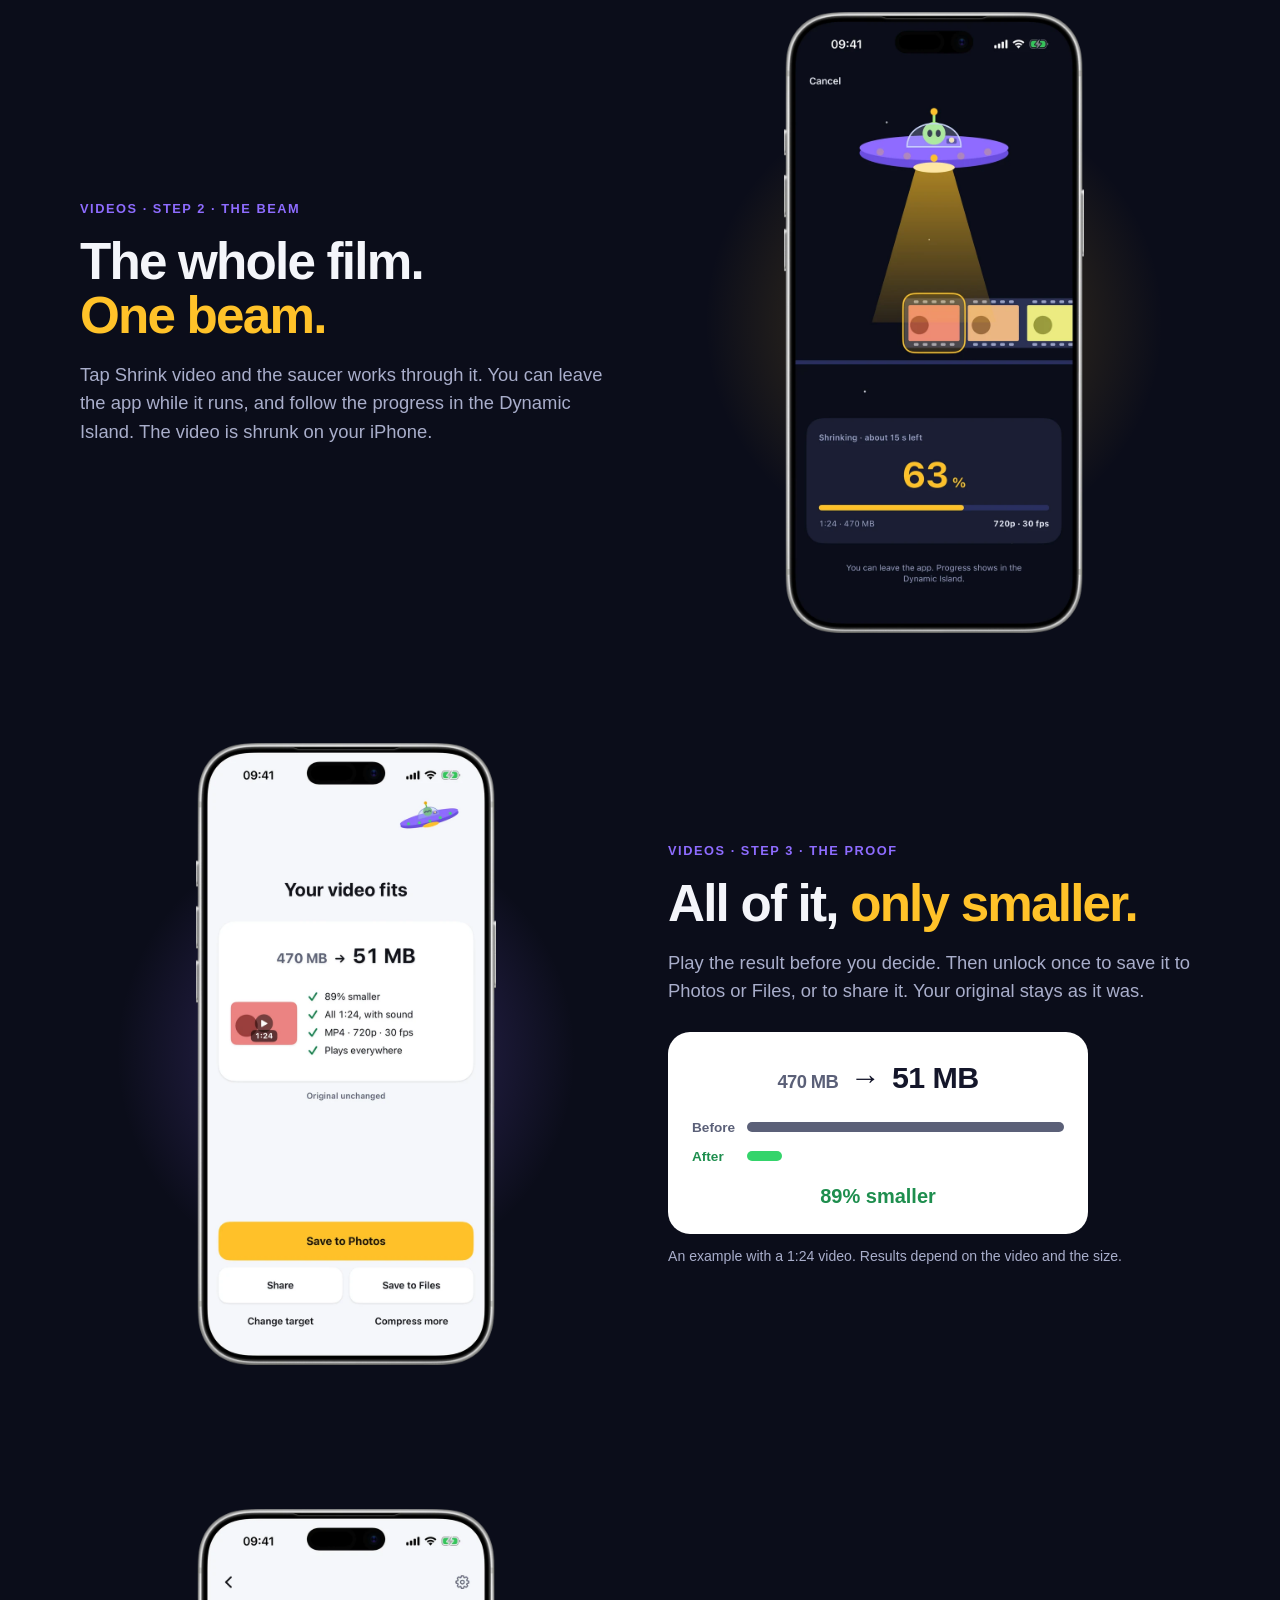
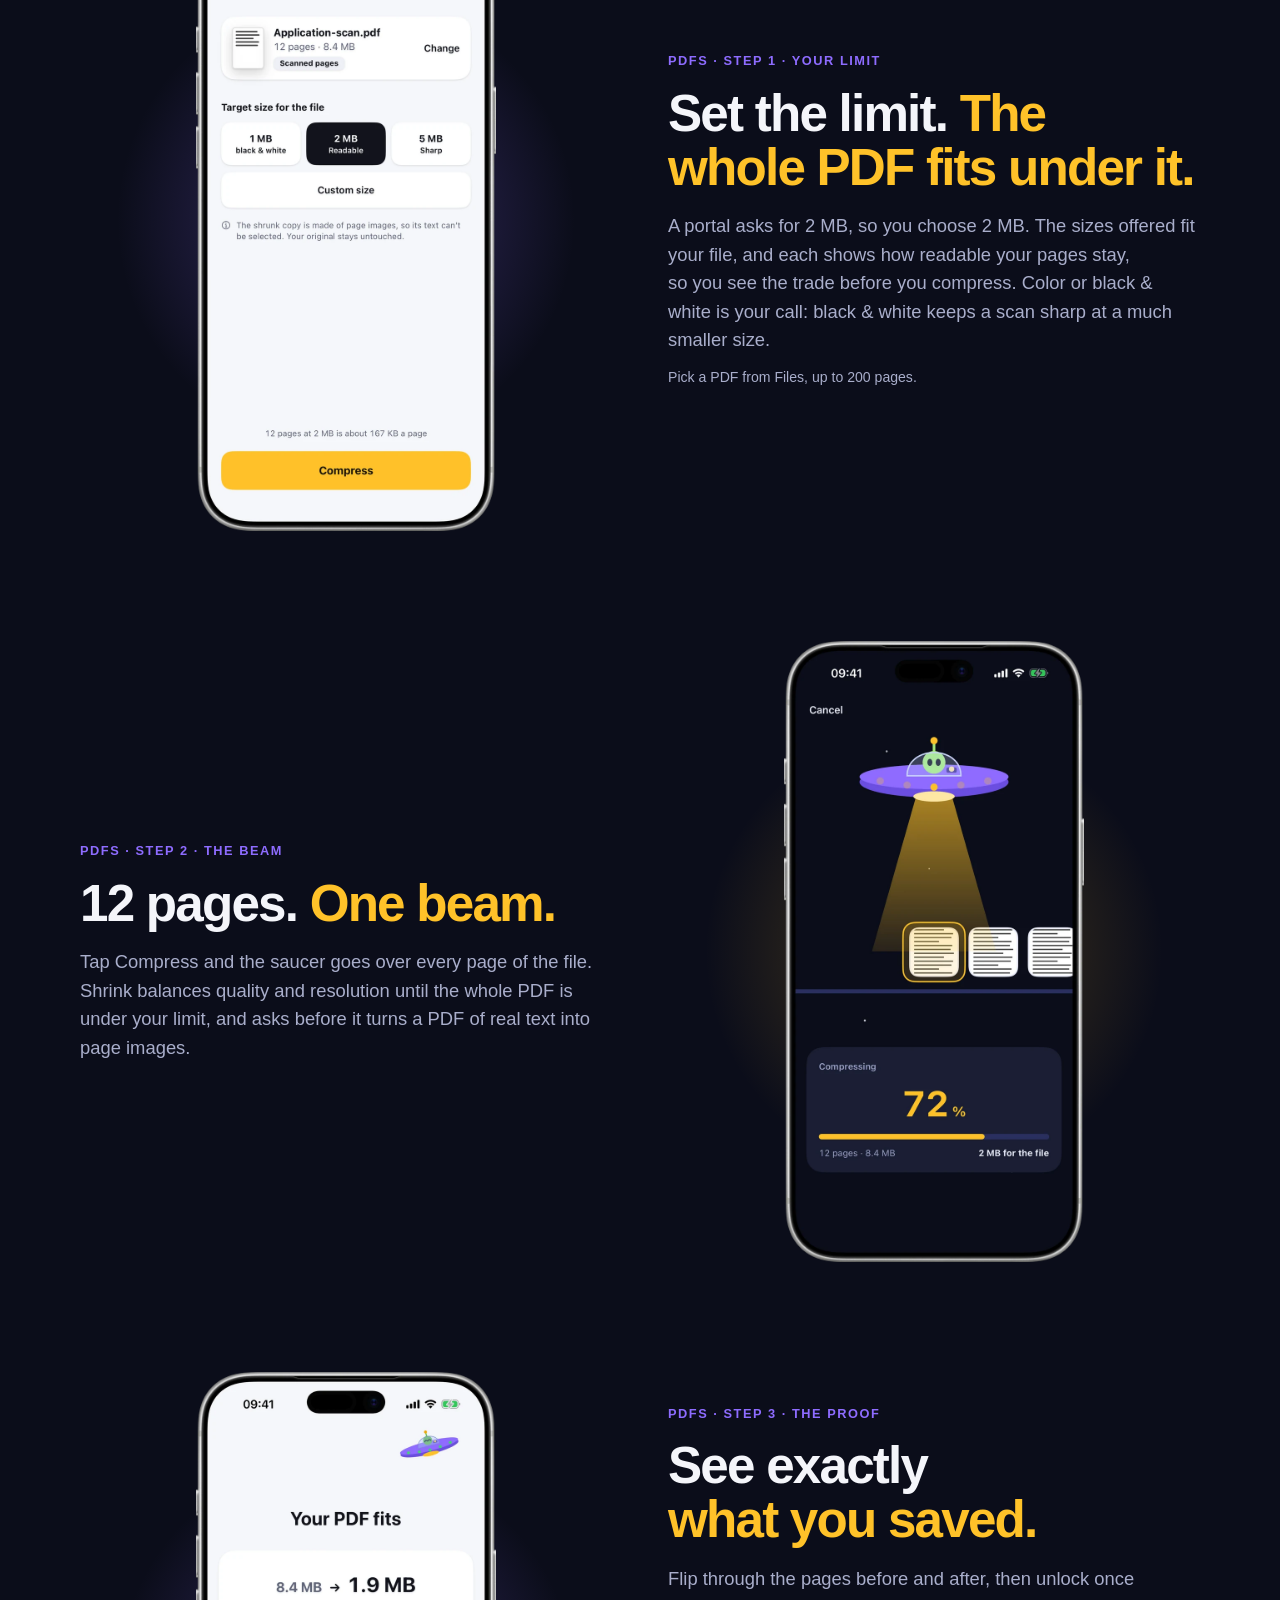
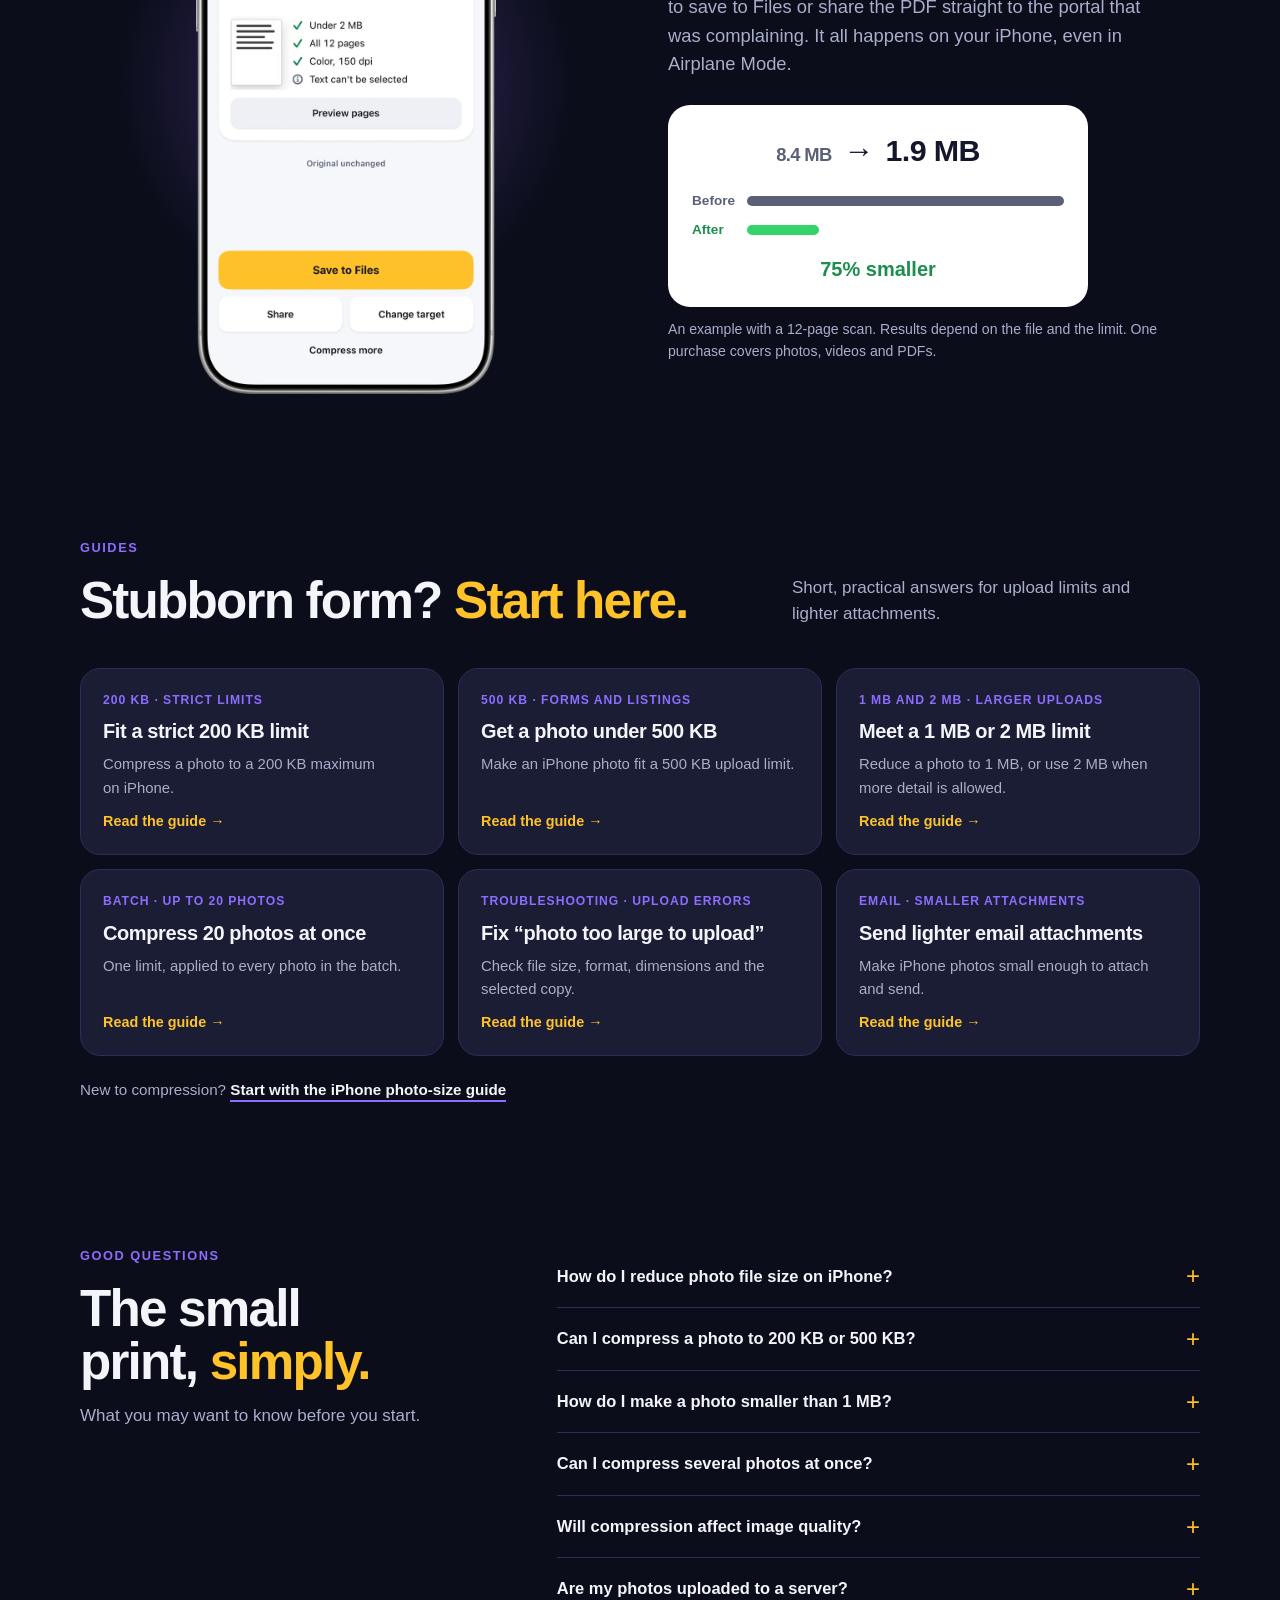
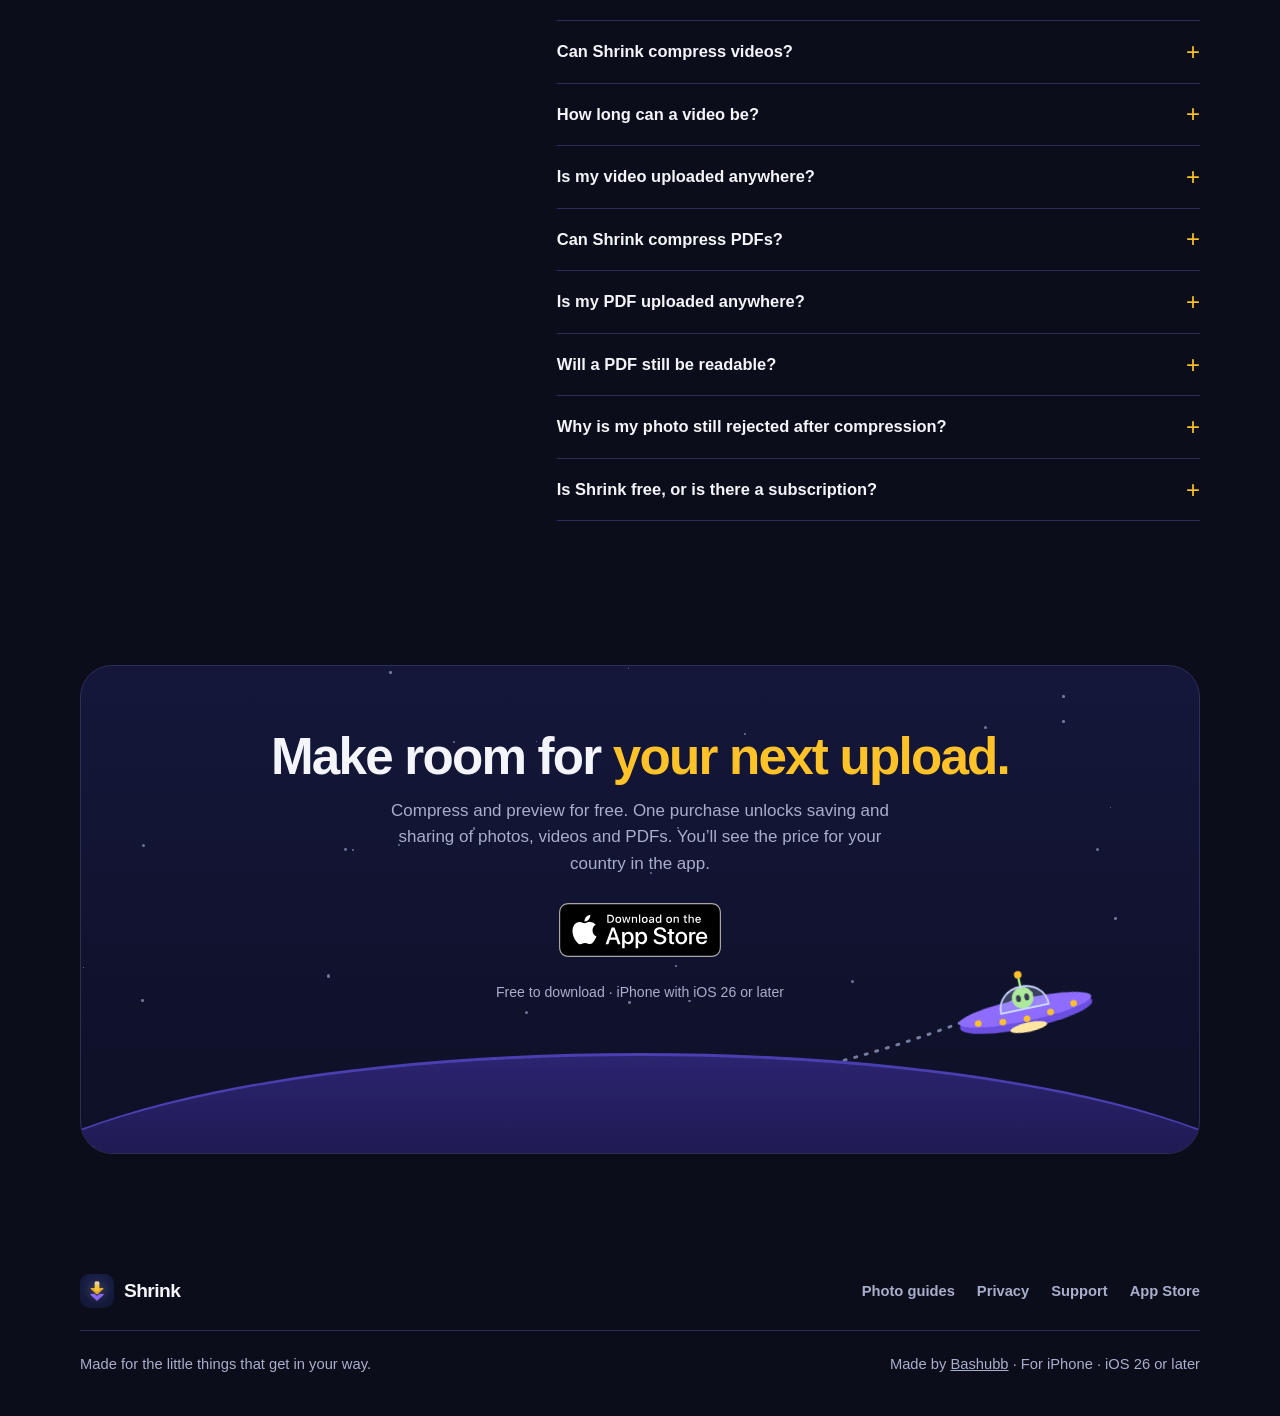
==== commit 465d7213: "Videos beside photos and PDFs: three-step section, current app screens, compress free / unlock to sa" ====
--- a/index.html
+++ b/index.html
@@ -3,8 +3,8 @@
 <head>
 <meta charset="utf-8">
 <meta name="viewport" content="width=device-width, initial-scale=1, viewport-fit=cover">
-<title>iPhone Photo and PDF Compressor for Upload Limits | Shrink</title>
-<meta name="description" content="Compress iPhone photos and PDFs to a size limit you choose: 200 KB, 500 KB, 1 MB, 2 MB or custom. Photos up to 20 at once, PDFs as one file, all processed on your device. Try three exports free.">
+<title>iPhone Photo, Video and PDF Compressor | Shrink</title>
+<meta name="description" content="Make iPhone photos, videos and PDFs fit a size limit you choose. Up to 20 photos at once, all processed on your device. Compress and preview free, unlock once to save and share.">
 <link rel="canonical" href="https://bashubb.com/shrink/">
 <meta name="theme-color" content="#0B0D1A">
 <meta name="application-name" content="Shrink">
@@ -12,8 +12,8 @@
 <meta name="apple-itunes-app" content="app-id=6804833389">
 <meta property="og:type" content="website">
 <meta property="og:site_name" content="Shrink">
-<meta property="og:title" content="iPhone Photo and PDF Compressor for Upload Limits | Shrink">
-<meta property="og:description" content="Compress iPhone photos and PDFs to a size limit you choose: 200 KB, 500 KB, 1 MB, 2 MB or custom. Photos up to 20 at once, PDFs as one file, all processed on your device. Try three exports free.">
+<meta property="og:title" content="iPhone Photo, Video and PDF Compressor | Shrink">
+<meta property="og:description" content="Make iPhone photos, videos and PDFs fit a size limit you choose. Up to 20 photos at once, all processed on your device. Compress and preview free, unlock once to save and share.">
 <meta property="og:url" content="https://bashubb.com/shrink/">
 <meta property="og:image" content="https://bashubb.com/shrink/assets/social-preview.png">
 <meta property="og:image:width" content="1200">
@@ -26,9 +26,9 @@
 <link rel="icon" href="assets/fav/favicon-192.png" type="image/png" sizes="192x192">
 <link rel="apple-touch-icon" href="assets/fav/apple-touch-icon.png">
 <script>document.documentElement.classList.add('js')</script>
-<link rel="stylesheet" href="assets/shrink.css?v=6">
+<link rel="stylesheet" href="assets/shrink.css?v=7">
 <script src="assets/shrink.js?v=9" defer></script>
-<script type="application/ld+json">{"@context": "https://schema.org", "@type": "SoftwareApplication", "@id": "https://bashubb.com/shrink/#app", "name": "Photo Compressor - Shrink", "url": "https://bashubb.com/shrink/", "downloadUrl": "https://apps.apple.com/app/id6804833389", "image": "https://bashubb.com/shrink/assets/app-icon-512.webp", "operatingSystem": "iOS 26.0 or later", "applicationCategory": "MultimediaApplication", "softwareVersion": "1.0", "author": {"@type": "Person", "name": "Hubert Kielkowski"}, "description": "Compress up to 20 iPhone photos, or a PDF, to a chosen maximum file size with on-device processing. Three free exports, then a one-time unlock.", "offers": {"@type": "Offer", "price": "0", "priceCurrency": "USD", "url": "https://apps.apple.com/us/app/id6804833389", "description": "Free download with three free exports. A one-time in-app purchase unlocks unlimited compression; pricing varies by storefront."}}</script><script type="application/ld+json">{"@context": "https://schema.org", "@type": "FAQPage", "mainEntity": [{"@type": "Question", "name": "How do I reduce photo file size on iPhone?", "acceptedAnswer": {"@type": "Answer", "text": "Choose your photos in Shrink, set a maximum size, then tap Compress. Review the result and save or share the smaller copy."}}, {"@type": "Question", "name": "Can I compress a photo to 200 KB or 500 KB?", "acceptedAnswer": {"@type": "Answer", "text": "Yes. Both sizes are built-in presets. Each sets a maximum per photo; the final file can be smaller. Check any separate format or dimension requirements before uploading."}}, {"@type": "Question", "name": "How do I make a photo smaller than 1 MB?", "acceptedAnswer": {"@type": "Answer", "text": "Select the 1 MB preset and compress. For a different limit, use 2 MB or Custom Size. A strict upload boundary may need a little margin below the stated limit."}}, {"@type": "Question", "name": "Can I compress several photos at once?", "acceptedAnswer": {"@type": "Answer", "text": "Yes, up to 20 photos per batch. Your chosen maximum applies to every photo individually, so the combined batch can exceed that size."}}, {"@type": "Question", "name": "Will compression affect image quality?", "acceptedAnswer": {"@type": "Answer", "text": "It can. Shrink adjusts quality and, when needed, dimensions to fit your limit. Use the largest permitted target and review important detail. Photos already below the target are left unchanged."}}, {"@type": "Question", "name": "Are my photos uploaded to a server?", "acceptedAnswer": {"@type": "Answer", "text": "No. Photo compression happens on your iPhone. Locally available photos can be compressed offline. Purchases and restoring access may require a connection."}}, {"@type": "Question", "name": "Can Shrink compress PDFs?", "acceptedAnswer": {"@type": "Answer", "text": "Yes. Pick a PDF from Files, set one size target for the whole file, and choose color or black & white. Shrink shows a readability rating for each size, and you can preview the pages before saving. PDFs of up to 200 pages work, and you can save to Files or share the result."}}, {"@type": "Question", "name": "Is my PDF uploaded anywhere?", "acceptedAnswer": {"@type": "Answer", "text": "No. PDFs are compressed on your iPhone, and this also works in Airplane Mode. Your file is saved only where you choose, in Files or wherever you share it."}}, {"@type": "Question", "name": "Will a PDF still be readable?", "acceptedAnswer": {"@type": "Answer", "text": "Often, but it depends on the file. Scans shrink the most. A PDF made of real text becomes page images, and Shrink asks before doing that. Each size shows a readability rating, and you can preview the pages before saving. Digital signatures are not kept, and Shrink warns you before it touches a signed file."}}, {"@type": "Question", "name": "Why is my photo still rejected after compression?", "acceptedAnswer": {"@type": "Answer", "text": "The form may also require a particular format, dimensions, or a combined size limit. Confirm you selected the exported copy, then check the full upload requirements."}}, {"@type": "Question", "name": "Is Shrink free, or is there a subscription?", "acceptedAnswer": {"@type": "Answer", "text": "Your first three exports are free. A one-time purchase unlocks unlimited compression, with no subscription and no ads. Requires iPhone with iOS 26 or later."}}]}</script><script type="application/ld+json">{"@context": "https://schema.org", "@type": "WebSite", "name": "Shrink", "alternateName": ["Shrink App", "The Shrink"], "url": "https://bashubb.com/shrink/"}</script>
+<script type="application/ld+json">{"@context": "https://schema.org", "@type": "SoftwareApplication", "@id": "https://bashubb.com/shrink/#app", "name": "Photo Compressor - Shrink", "url": "https://bashubb.com/shrink/", "downloadUrl": "https://apps.apple.com/app/id6804833389", "image": "https://bashubb.com/shrink/assets/app-icon-512.webp", "operatingSystem": "iOS 26.0 or later", "applicationCategory": "MultimediaApplication", "softwareVersion": "1.1", "author": {"@type": "Person", "name": "Hubert Kielkowski"}, "description": "Make up to 20 iPhone photos, a video or a PDF fit a chosen maximum file size, with on-device processing. Compress and preview free; a one-time unlock lets you save and share.", "offers": {"@type": "Offer", "price": "0", "priceCurrency": "USD", "url": "https://apps.apple.com/us/app/id6804833389", "description": "Free download. Compress and preview free; a one-time in-app purchase unlocks saving and sharing. Pricing varies by storefront."}}</script><script type="application/ld+json">{"@context": "https://schema.org", "@type": "FAQPage", "mainEntity": [{"@type": "Question", "name": "How do I reduce photo file size on iPhone?", "acceptedAnswer": {"@type": "Answer", "text": "Choose your photos in Shrink, set a maximum size, then tap Compress. Review the result and save or share the smaller copy."}}, {"@type": "Question", "name": "Can I compress a photo to 200 KB or 500 KB?", "acceptedAnswer": {"@type": "Answer", "text": "Yes. Both sizes are built-in presets. Each sets a maximum per photo; the final file can be smaller. Check any separate format or dimension requirements before uploading."}}, {"@type": "Question", "name": "How do I make a photo smaller than 1 MB?", "acceptedAnswer": {"@type": "Answer", "text": "Select the 1 MB preset and compress. For a different limit, use 2 MB or Custom Size. A strict upload boundary may need a little margin below the stated limit."}}, {"@type": "Question", "name": "Can I compress several photos at once?", "acceptedAnswer": {"@type": "Answer", "text": "Yes, up to 20 photos per batch. Your chosen maximum applies to every photo individually, so the combined batch can exceed that size."}}, {"@type": "Question", "name": "Will compression affect image quality?", "acceptedAnswer": {"@type": "Answer", "text": "It can. Shrink adjusts quality and, when needed, dimensions to fit your limit. Use the largest permitted target and review important detail. Photos already below the target are left unchanged."}}, {"@type": "Question", "name": "Are my photos uploaded to a server?", "acceptedAnswer": {"@type": "Answer", "text": "No. Photo compression happens on your iPhone. Locally available photos can be compressed offline. Purchases and restoring access may require a connection."}}, {"@type": "Question", "name": "Can Shrink compress videos?", "acceptedAnswer": {"@type": "Answer", "text": "Yes. Pick a video from Photos and choose a size with the slider, a preset or your own limit. The result is an MP4 with the sound kept: Compatible MP4 plays everywhere, Smaller HEVC saves more. HDR video becomes standard colors in the compatible format."}}, {"@type": "Question", "name": "How long can a video be?", "acceptedAnswer": {"@type": "Answer", "text": "Up to 30 minutes at a time. For a longer video, trim it in Shrink to the part you need."}}, {"@type": "Question", "name": "Is my video uploaded anywhere?", "acceptedAnswer": {"@type": "Answer", "text": "No. Videos are shrunk on your iPhone. If a video is stored only in iCloud, your iPhone downloads it from iCloud first."}}, {"@type": "Question", "name": "Can Shrink compress PDFs?", "acceptedAnswer": {"@type": "Answer", "text": "Yes. Pick a PDF from Files, set one size target for the whole file, and choose color or black & white. Shrink shows a readability rating for each size, and you can preview the pages before saving. PDFs of up to 200 pages work, and you can save to Files or share the result."}}, {"@type": "Question", "name": "Is my PDF uploaded anywhere?", "acceptedAnswer": {"@type": "Answer", "text": "No. PDFs are compressed on your iPhone, and this also works in Airplane Mode. Your file is saved only where you choose, in Files or wherever you share it."}}, {"@type": "Question", "name": "Will a PDF still be readable?", "acceptedAnswer": {"@type": "Answer", "text": "Often, but it depends on the file. Scans shrink the most. A PDF made of real text becomes page images, and Shrink asks before doing that. Each size shows a readability rating, and you can preview the pages before saving. Digital signatures are not kept, and Shrink warns you before it touches a signed file."}}, {"@type": "Question", "name": "Why is my photo still rejected after compression?", "acceptedAnswer": {"@type": "Answer", "text": "The form may also require a particular format, dimensions, or a combined size limit. Confirm you selected the exported copy, then check the full upload requirements."}}, {"@type": "Question", "name": "Is Shrink free, or is there a subscription?", "acceptedAnswer": {"@type": "Answer", "text": "The app is free to download, and compressing and previewing in it are free. To save or share a result you unlock Shrink once, with no subscription and no ads. The share sheet extension works after the unlock. Requires iPhone with iOS 26 or later."}}]}</script><script type="application/ld+json">{"@context": "https://schema.org", "@type": "WebSite", "name": "Shrink", "alternateName": ["Shrink App", "The Shrink"], "url": "https://bashubb.com/shrink/"}</script>
 </head>
 <body>
 <a class="skip" href="#main">Skip to content</a>
@@ -38,6 +38,7 @@
     <a class="brand" href="index.html" aria-label="Shrink home"><img src="assets/media/icon-beam.webp" alt="" width="34" height="34">Shrink</a>
     <div class="bar-links">
       <a href="#how-it-works">Photos</a>
+      <a href="#video">Videos</a>
       <a href="#pdf">PDFs</a>
       <a href="#guides">Guides</a>
       <a href="#faq">FAQ</a>
@@ -52,11 +53,11 @@
   <div class="wrap">
     <div class="hero-grid">
       <div>
-        <span class="eyebrow">The iPhone photo and PDF compressor</span>
+        <span class="eyebrow">The iPhone photo, video and PDF compressor</span>
         <h1 id="hero-title">We take the megabytes. <em>You keep the file.</em></h1>
-        <p class="lede">That “file too large” message? Pick your photos or a PDF, set a size limit, and Shrink makes every one fit under it.</p>
+        <p class="lede">That “file too large” message? Pick photos, a video or a PDF, choose a size, and Shrink makes it fit.</p>
         <div class="hero-actions"><a class="store-badge" href="https://apps.apple.com/app/id6804833389"><img src="assets/app-store-badge.svg" alt="Download on the App Store" width="162" height="54"></a><a class="text-link" href="#how-it-works">See how it works</a></div>
-        <p class="note">3 free exports. One-time unlock. No subscription.</p>
+        <p class="note">Compress and preview free. Unlock once to save and share. No subscription.</p>
       </div>
       <div class="scene" role="img" aria-label="A flying saucer beams the megabytes out of a photo. The photo stays; its size drops from 4.8 MB to 487 KB.">
         <div class="scene-box">
@@ -71,7 +72,7 @@
     </div>
     <ul class="proof" aria-label="App highlights">
       <li><svg viewBox="0 0 24 24" fill="none" stroke="currentColor" stroke-width="2" stroke-linecap="round" stroke-linejoin="round" aria-hidden="true"><rect x="7" y="2.5" width="10" height="19" rx="2.5"/><path d="M11 18.5h2"/></svg>Stays on your iPhone</li>
-      <li><svg viewBox="0 0 24 24" fill="none" stroke="currentColor" stroke-width="2" stroke-linecap="round" stroke-linejoin="round" aria-hidden="true"><rect x="3.5" y="7" width="13" height="13" rx="2.5"/><path d="M7.5 4h10.5a2.5 2.5 0 0 1 2.5 2.5V17"/></svg>Photos and PDFs</li>
+      <li><svg viewBox="0 0 24 24" fill="none" stroke="currentColor" stroke-width="2" stroke-linecap="round" stroke-linejoin="round" aria-hidden="true"><rect x="3.5" y="7" width="13" height="13" rx="2.5"/><path d="M7.5 4h10.5a2.5 2.5 0 0 1 2.5 2.5V17"/></svg>Photos, videos and PDFs</li>
       <li><svg viewBox="0 0 24 24" fill="none" stroke="currentColor" stroke-width="2" stroke-linecap="round" stroke-linejoin="round" aria-hidden="true"><circle cx="12" cy="8.5" r="3.5"/><path d="M5 20c1-3.6 3.8-5 7-5s6 1.4 7 5"/><path d="M4 4l16 16"/></svg>No account</li>
       <li><svg viewBox="0 0 24 24" fill="none" stroke="currentColor" stroke-width="2" stroke-linecap="round" stroke-linejoin="round" aria-hidden="true"><circle cx="12" cy="12" r="9"/><path d="M8 12.5l3 3 5-6"/></svg>Pay once, no subscription</li>
     </ul>
@@ -80,8 +81,9 @@
 
 <section class="section tight" id="sources" aria-label="What Shrink shrinks">
   <div class="wrap">
-    <div class="two" data-in>
+    <div class="three" data-in>
       <a class="source" href="#how-it-works"><span class="source-ic"><svg viewBox="0 0 24 24" fill="none" stroke="currentColor" stroke-width="2" stroke-linecap="round" stroke-linejoin="round" aria-hidden="true"><rect x="3.5" y="5" width="17" height="14" rx="3"/><circle cx="9" cy="10" r="1.8"/><path d="M4 17l5-4.5 3.5 3 3-2.5 4.5 4"/></svg></span><h2>Photos</h2><p>Up to 20 at a time, each one under your limit. JPEG, HEIC and PNG, from Photos or the share sheet.</p><span class="source-go">How photos work →</span></a>
+      <a class="source" href="#video"><span class="source-ic"><svg viewBox="0 0 24 24" fill="none" stroke="currentColor" stroke-width="2" stroke-linecap="round" stroke-linejoin="round" aria-hidden="true"><rect x="3" y="5.5" width="18" height="13" rx="3"/><path d="M10 9.5v5l4.5-2.500z"/></svg></span><h2>Videos</h2><p>Pick a size and the sound stays. Try a free 3-second sample, or trim to the part you need.</p><span class="source-go">How videos work →</span></a>
       <a class="source" href="#pdf"><span class="source-ic"><svg viewBox="0 0 24 24" fill="none" stroke="currentColor" stroke-width="2" stroke-linecap="round" stroke-linejoin="round" aria-hidden="true"><path d="M6.5 3h7.8L19 7.7V19a2 2 0 0 1-2 2H6.5a2 2 0 0 1-2-2V5a2 2 0 0 1 2-2z"/><path d="M14 3v5h5"/><path d="M8 13h8M8 16.500h5"/></svg></span><h2>PDFs</h2><p>One size for the whole file, from Files. Each size shows how readable your pages stay.</p><span class="source-go">How PDFs work →</span></a>
     </div>
   </div>
@@ -92,7 +94,7 @@
 <section class="section" id="how-it-works" aria-label="How it works">
   <div class="wrap">
     <div class="row" data-in>
-      <div class="row-art"><div class="halo"></div><img class="device" src="assets/media/iphone-home-light.webp" width="720" height="1492" alt="Shrink with six photos chosen and the 500 KB target selected" loading="lazy" decoding="async"></div>
+      <div class="row-art"><div class="halo"></div><img class="device" src="assets/media/iphone-home-light.webp?v=2" width="720" height="1492" alt="Shrink with six photos chosen and the 500 KB target selected" loading="lazy" decoding="async"></div>
       <div class="row-copy rise">
         <span class="eyebrow">Photos · Step 1 · Your limit</span>
         <h2>Set the limit. <em>Every photo fits under it.</em></h2>
@@ -108,7 +110,7 @@
     </div>
 
     <div class="row flip" data-in>
-      <div class="row-art"><div class="halo gold"></div><img class="device" src="assets/media/iphone-compressing-dark.webp" width="720" height="1492" alt="Shrink compressing: a saucer shines its beam on the photos, 72 percent done" loading="lazy" decoding="async"></div>
+      <div class="row-art"><div class="halo gold"></div><img class="device" src="assets/media/iphone-compressing-dark.webp?v=2" width="720" height="1492" alt="Shrink compressing: a saucer shines its beam on the photos, 72 percent done" loading="lazy" decoding="async"></div>
       <div class="row-copy rise">
         <span class="eyebrow">Photos · Step 2 · The beam</span>
         <h2>20 photos. <em>One beam.</em></h2>
@@ -117,11 +119,11 @@
     </div>
 
     <div class="row" data-in>
-      <div class="row-art"><div class="halo"></div><img class="device" src="assets/media/iphone-result-light.webp" width="720" height="1492" alt="Shrink result: six photos went from 13.4 MB to 298 KB" loading="lazy" decoding="async"></div>
+      <div class="row-art"><div class="halo"></div><img class="device" src="assets/media/iphone-result-light.webp?v=2" width="720" height="1492" alt="Shrink result: six photos went from 13.4 MB to 298 KB" loading="lazy" decoding="async"></div>
       <div class="row-copy rise">
         <span class="eyebrow">Photos · Step 3 · The proof</span>
         <h2>See exactly <em>what you saved.</em></h2>
-        <p class="lede">Same photos, a fraction of the file size. Save them to Photos or Files, or share them straight to the app that was complaining.</p>
+        <p class="lede">Same photos, a fraction of the file size. Unlock once to save them to Photos or Files, or to share them straight to the app that was complaining.</p>
         <div class="saved" aria-label="Example: six photos, 13.4 MB before, 298 KB after, 98 percent smaller">
           <div class="saved-sizes"><small>13.4 MB</small><span aria-hidden="true">→</span>298 KB</div>
           <div class="bars"><em>Before</em><span></span><b>After</b><span class="after"></span></div>
@@ -132,8 +134,8 @@
     </div>
 
     <div class="cards">
-      <article class="card gold" data-in><div class="card-ic"><svg viewBox="0 0 24 24" fill="none" stroke="currentColor" stroke-width="2" stroke-linecap="round" stroke-linejoin="round" aria-hidden="true"><path d="M12 15V3.5M8 7l4-4 4 4"/><path d="M6 11H5a1.5 1.5 0 0 0-1.5 1.5v7A1.5 1.5 0 0 0 5 21h14a1.5 1.5 0 0 0 1.5-1.5v-7A1.5 1.5 0 0 0 19 11h-1"/></svg></div><h3>Shrink right from Photos</h3><p>Shrink lives in the share sheet. Select photos in the Photos app, tap Share, choose Shrink. No detour through the app.</p></article>
-      <article class="card" data-in><div class="card-ic"><svg viewBox="0 0 24 24" fill="none" stroke="currentColor" stroke-width="2" stroke-linecap="round" stroke-linejoin="round" aria-hidden="true"><rect x="4.5" y="10.5" width="15" height="10" rx="2.5"/><path d="M8 10.5V7.5a4 4 0 0 1 8 0v3"/></svg></div><h3>Alien tech. Zero uploads.</h3><p>Compression runs on your iPhone. No photo or PDF leaves the device, there is no account, and photos stored on the phone can be compressed offline.</p></article>
+      <article class="card gold" data-in><div class="card-ic"><svg viewBox="0 0 24 24" fill="none" stroke="currentColor" stroke-width="2" stroke-linecap="round" stroke-linejoin="round" aria-hidden="true"><path d="M12 15V3.5M8 7l4-4 4 4"/><path d="M6 11H5a1.5 1.5 0 0 0-1.5 1.5v7A1.5 1.5 0 0 0 5 21h14a1.5 1.5 0 0 0 1.5-1.5v-7A1.5 1.5 0 0 0 19 11h-1"/></svg></div><h3>Shrink right from Photos</h3><p>Shrink lives in the share sheet. Select photos in the Photos app, tap Share, choose Shrink. No detour through the app. Using it there needs the one-time unlock.</p></article>
+      <article class="card" data-in><div class="card-ic"><svg viewBox="0 0 24 24" fill="none" stroke="currentColor" stroke-width="2" stroke-linecap="round" stroke-linejoin="round" aria-hidden="true"><rect x="4.5" y="10.5" width="15" height="10" rx="2.5"/><path d="M8 10.5V7.5a4 4 0 0 1 8 0v3"/></svg></div><h3>Alien tech. Zero uploads.</h3><p>Compression runs on your iPhone. No photo, video or PDF leaves the device, there is no account, and files stored on the phone can be compressed offline.</p></article>
       <article class="card" data-in><div class="card-ic"><svg viewBox="0 0 24 24" fill="none" stroke="currentColor" stroke-width="2" stroke-linecap="round" stroke-linejoin="round" aria-hidden="true"><path d="M20 14.5A8.5 8.5 0 1 1 9.5 4a7 7 0 0 0 10.500 10.500z"/></svg></div><h3>Night sky or daylight</h3><p>A dark cockpit and a light one. Shrink follows your iPhone, or you pin the theme you like.</p></article>
       <article class="card" data-in><div class="card-ic"><svg viewBox="0 0 24 24" fill="none" stroke="currentColor" stroke-width="2" stroke-linecap="round" stroke-linejoin="round" aria-hidden="true"><rect x="4" y="4" width="16" height="16" rx="4.5"/><path d="M12 8v8M8.500 12.500 12 16l3.500-3.500"/></svg></div><h3>Three icons to choose from</h3><p>Beam, Classic or Saucer, each with dark and tinted versions.</p>
         <div class="icons"><img src="assets/media/icon-beam.webp" width="62" height="62" alt="Beam icon" loading="lazy"><img src="assets/media/icon-classic.webp" width="62" height="62" alt="Classic icon" loading="lazy"><img src="assets/media/icon-saucer.webp" width="62" height="62" alt="Saucer icon" loading="lazy"></div></article>
@@ -141,10 +143,48 @@
   </div>
 </section>
 
+<section class="section" id="video" aria-label="How videos work">
+  <div class="wrap">
+    <div class="row" data-in>
+      <div class="row-art"><div class="halo"></div><img class="device" src="assets/media/iphone-video-limit-light.webp" width="720" height="1492" alt="Shrink with a 470 MB video chosen: a size slider showing about 15.5 MB, and 10 MB, 16 MB, 25 MB and custom limits" loading="lazy" decoding="async"></div>
+      <div class="row-copy rise">
+        <span class="eyebrow">Videos · Step 1 · Your size</span>
+        <h2 id="video-title">Pick the size. <em>The sound stays.</em></h2>
+        <p class="lede">Drag the slider, or pick 10, 16 or 25 MB or a limit of your own. Check the look with a free 3-second sample, and trim a long video to the part you need. Choose Compatible MP4 to play everywhere, or Smaller HEVC to save more.</p>
+        <p class="keys-note">Pick a video from Photos. Videos longer than 30 minutes need a trim.</p>
+      </div>
+    </div>
+
+    <div class="row flip" data-in>
+      <div class="row-art"><div class="halo gold"></div><img class="device" src="assets/media/iphone-video-compressing-dark.webp" width="720" height="1492" alt="Shrink shrinking a video: a saucer shines its beam on a film strip, 63 percent done" loading="lazy" decoding="async"></div>
+      <div class="row-copy rise">
+        <span class="eyebrow">Videos · Step 2 · The beam</span>
+        <h2>The whole film. <em>One beam.</em></h2>
+        <p class="lede">Tap Shrink video and the saucer works through it. You can leave the app while it runs, and follow the progress in the Dynamic Island. The video is shrunk on your iPhone.</p>
+      </div>
+    </div>
+
+    <div class="row" data-in>
+      <div class="row-art"><div class="halo"></div><img class="device" src="assets/media/iphone-video-result-light.webp" width="720" height="1492" alt="Shrink result: your video fits, 470 MB to 51 MB, all 1:24 with sound" loading="lazy" decoding="async"></div>
+      <div class="row-copy rise">
+        <span class="eyebrow">Videos · Step 3 · The proof</span>
+        <h2>All of it, <em>only smaller.</em></h2>
+        <p class="lede">Play the result before you decide. Then unlock once to save it to Photos or Files, or to share it. Your original stays as it was.</p>
+        <div class="saved" aria-label="Example: a video of 1 minute 24 seconds, 470 MB before, 51 MB after, 89 percent smaller">
+          <div class="saved-sizes"><small>470 MB</small><span aria-hidden="true">→</span>51 MB</div>
+          <div class="bars"><em>Before</em><span></span><b>After</b><span class="after video"></span></div>
+          <div class="saved-pct"><span data-count="89">89</span>% smaller</div>
+        </div>
+        <p class="keys-note">An example with a 1:24 video. Results depend on the video and the size.</p>
+      </div>
+    </div>
+  </div>
+</section>
+
 <section class="section" id="pdf" aria-label="How PDFs work">
   <div class="wrap">
     <div class="row" data-in>
-      <div class="row-art"><div class="halo"></div><img class="device" src="assets/media/iphone-pdf-limit-light.webp" width="720" height="1492" alt="Shrink with a 12-page PDF chosen: the 2 MB target is selected and each size shows a readability rating" loading="lazy" decoding="async"></div>
+      <div class="row-art"><div class="halo"></div><img class="device" src="assets/media/iphone-pdf-limit-light.webp?v=2" width="720" height="1492" alt="Shrink with a 12-page PDF chosen: the 2 MB target is selected and each size shows a readability rating" loading="lazy" decoding="async"></div>
       <div class="row-copy rise">
         <span class="eyebrow">PDFs · Step 1 · Your limit</span>
         <h2 id="pdf-title">Set the limit. <em>The whole PDF fits under it.</em></h2>
@@ -154,7 +194,7 @@
     </div>
 
     <div class="row flip" data-in>
-      <div class="row-art"><div class="halo gold"></div><img class="device" src="assets/media/iphone-pdf-compressing-dark.webp" width="720" height="1492" alt="Shrink compressing a PDF: a saucer shines its beam on the pages, 72 percent done" loading="lazy" decoding="async"></div>
+      <div class="row-art"><div class="halo gold"></div><img class="device" src="assets/media/iphone-pdf-compressing-dark.webp?v=2" width="720" height="1492" alt="Shrink compressing a PDF: a saucer shines its beam on the pages, 72 percent done" loading="lazy" decoding="async"></div>
       <div class="row-copy rise">
         <span class="eyebrow">PDFs · Step 2 · The beam</span>
         <h2>12 pages. <em>One beam.</em></h2>
@@ -163,17 +203,17 @@
     </div>
 
     <div class="row" data-in>
-      <div class="row-art"><div class="halo"></div><img class="device" src="assets/media/iphone-pdf-result-light.webp" width="720" height="1492" alt="Shrink result: your PDF fits, 8.4 MB to 1.9 MB, with Preview pages, Save to Files and Share" loading="lazy" decoding="async"></div>
+      <div class="row-art"><div class="halo"></div><img class="device" src="assets/media/iphone-pdf-result-light.webp?v=2" width="720" height="1492" alt="Shrink result: your PDF fits, 8.4 MB to 1.9 MB, with Preview pages, Save to Files and Share" loading="lazy" decoding="async"></div>
       <div class="row-copy rise">
         <span class="eyebrow">PDFs · Step 3 · The proof</span>
         <h2>See exactly <em>what you saved.</em></h2>
-        <p class="lede">Flip through the pages before and after, then save to Files or share the PDF straight to the portal that was complaining. It all happens on your iPhone, even in Airplane Mode.</p>
+        <p class="lede">Flip through the pages before and after, then unlock once to save to Files or share the PDF straight to the portal that was complaining. It all happens on your iPhone, even in Airplane Mode.</p>
         <div class="saved" aria-label="Example: a 12-page PDF, 8.4 MB before, 1.9 MB after, 77 percent smaller">
           <div class="saved-sizes"><small>8.4 MB</small><span aria-hidden="true">→</span>1.9 MB</div>
           <div class="bars"><em>Before</em><span></span><b>After</b><span class="after pdf"></span></div>
           <div class="saved-pct"><span data-count="77">77</span>% smaller</div>
         </div>
-        <p class="keys-note">An example with a 12-page scan. Results depend on the file and the limit. One purchase covers photos and PDFs: 3 free exports to start.</p>
+        <p class="keys-note">An example with a 12-page scan. Results depend on the file and the limit. One purchase covers photos, videos and PDFs.</p>
       </div>
     </div>
   </div>
@@ -189,8 +229,8 @@
 
 <section class="section" id="faq" aria-labelledby="faq-title">
   <div class="wrap faq">
-    <div><span class="eyebrow">Good questions</span><h2 id="faq-title">The small print, <em>simply.</em></h2><p>What you may want to know before your first export.</p></div>
-    <div class="faq-list"><details><summary>How do I reduce photo file size on iPhone?</summary><p>Choose your photos in Shrink, set a maximum size, then tap Compress. Review the result and save or share the smaller copy.<br><a href="guides/reduce-photo-size-iphone/index.html#steps" aria-label="Learn more: How do I reduce photo file size on iPhone?">Read the guide</a></p></details><details><summary>Can I compress a photo to 200 KB or 500 KB?</summary><p>Yes. Both sizes are built-in presets. Each sets a maximum per photo; the final file can be smaller. Check any separate format or dimension requirements before uploading.<br><a href="guides/compress-photo-to-200kb/index.html#steps" aria-label="Learn more: Can I compress a photo to 200 KB or 500 KB?">Read the guide</a></p></details><details><summary>How do I make a photo smaller than 1 MB?</summary><p>Select the 1 MB preset and compress. For a different limit, use 2 MB or Custom Size. A strict upload boundary may need a little margin below the stated limit.<br><a href="guides/compress-photo-under-1mb/index.html#steps" aria-label="Learn more: How do I make a photo smaller than 1 MB?">Read the guide</a></p></details><details><summary>Can I compress several photos at once?</summary><p>Yes, up to 20 photos per batch. Your chosen maximum applies to every photo individually, so the combined batch can exceed that size.<br><a href="guides/batch-compress-photos-iphone/index.html#per-photo" aria-label="Learn more: Can I compress several photos at once?">Read the guide</a></p></details><details><summary>Will compression affect image quality?</summary><p>It can. Shrink adjusts quality and, when needed, dimensions to fit your limit. Use the largest permitted target and review important detail. Photos already below the target are left unchanged.<br><a href="guides/reduce-photo-size-iphone/index.html#quality" aria-label="Learn more: Will compression affect image quality?">Read the guide</a></p></details><details><summary>Are my photos uploaded to a server?</summary><p>No. Photo compression happens on your iPhone. Locally available photos can be compressed offline. Purchases and restoring access may require a connection.<br><a href="guides/reduce-photo-size-iphone/index.html#offline" aria-label="Learn more: Are my photos uploaded to a server?">Read the guide</a></p></details><details><summary>Can Shrink compress PDFs?</summary><p>Yes. Pick a PDF from Files, set one size target for the whole file, and choose color or black &amp; white. Shrink shows a readability rating for each size, and you can preview the pages before saving. PDFs of up to 200 pages work, and you can save to Files or share the result.</p></details><details><summary>Is my PDF uploaded anywhere?</summary><p>No. PDFs are compressed on your iPhone, and this also works in Airplane Mode. Your file is saved only where you choose, in Files or wherever you share it.</p></details><details><summary>Will a PDF still be readable?</summary><p>Often, but it depends on the file. Scans shrink the most. A PDF made of real text becomes page images, and Shrink asks before doing that. Each size shows a readability rating, and you can preview the pages before saving. Digital signatures are not kept, and Shrink warns you before it touches a signed file.</p></details><details><summary>Why is my photo still rejected after compression?</summary><p>The form may also require a particular format, dimensions, or a combined size limit. Confirm you selected the exported copy, then check the full upload requirements.<br><a href="guides/photo-too-large-to-upload-iphone/index.html#diagnose" aria-label="Learn more: Why is my photo still rejected after compression?">Read the guide</a></p></details><details><summary>Is Shrink free, or is there a subscription?</summary><p>Your first three exports are free. A one-time purchase unlocks unlimited compression, with no subscription and no ads. Requires iPhone with iOS 26 or later.<br><a href="guides/reduce-photo-size-iphone/index.html#free" aria-label="Learn more: Is Shrink free, or is there a subscription?">Read the guide</a></p></details></div>
+    <div><span class="eyebrow">Good questions</span><h2 id="faq-title">The small print, <em>simply.</em></h2><p>What you may want to know before you start.</p></div>
+    <div class="faq-list"><details><summary>How do I reduce photo file size on iPhone?</summary><p>Choose your photos in Shrink, set a maximum size, then tap Compress. Review the result and save or share the smaller copy.<br><a href="guides/reduce-photo-size-iphone/index.html#steps" aria-label="Learn more: How do I reduce photo file size on iPhone?">Read the guide</a></p></details><details><summary>Can I compress a photo to 200 KB or 500 KB?</summary><p>Yes. Both sizes are built-in presets. Each sets a maximum per photo; the final file can be smaller. Check any separate format or dimension requirements before uploading.<br><a href="guides/compress-photo-to-200kb/index.html#steps" aria-label="Learn more: Can I compress a photo to 200 KB or 500 KB?">Read the guide</a></p></details><details><summary>How do I make a photo smaller than 1 MB?</summary><p>Select the 1 MB preset and compress. For a different limit, use 2 MB or Custom Size. A strict upload boundary may need a little margin below the stated limit.<br><a href="guides/compress-photo-under-1mb/index.html#steps" aria-label="Learn more: How do I make a photo smaller than 1 MB?">Read the guide</a></p></details><details><summary>Can I compress several photos at once?</summary><p>Yes, up to 20 photos per batch. Your chosen maximum applies to every photo individually, so the combined batch can exceed that size.<br><a href="guides/batch-compress-photos-iphone/index.html#per-photo" aria-label="Learn more: Can I compress several photos at once?">Read the guide</a></p></details><details><summary>Will compression affect image quality?</summary><p>It can. Shrink adjusts quality and, when needed, dimensions to fit your limit. Use the largest permitted target and review important detail. Photos already below the target are left unchanged.<br><a href="guides/reduce-photo-size-iphone/index.html#quality" aria-label="Learn more: Will compression affect image quality?">Read the guide</a></p></details><details><summary>Are my photos uploaded to a server?</summary><p>No. Photo compression happens on your iPhone. Locally available photos can be compressed offline. Purchases and restoring access may require a connection.<br><a href="guides/reduce-photo-size-iphone/index.html#offline" aria-label="Learn more: Are my photos uploaded to a server?">Read the guide</a></p></details><details><summary>Can Shrink compress videos?</summary><p>Yes. Pick a video from Photos and choose a size with the slider, a preset or your own limit. The result is an MP4 with the sound kept: Compatible MP4 plays everywhere, Smaller HEVC saves more. HDR video becomes standard colors in the compatible format.</p></details><details><summary>How long can a video be?</summary><p>Up to 30 minutes at a time. For a longer video, trim it in Shrink to the part you need.</p></details><details><summary>Is my video uploaded anywhere?</summary><p>No. Videos are shrunk on your iPhone. If a video is stored only in iCloud, your iPhone downloads it from iCloud first.</p></details><details><summary>Can Shrink compress PDFs?</summary><p>Yes. Pick a PDF from Files, set one size target for the whole file, and choose color or black &amp; white. Shrink shows a readability rating for each size, and you can preview the pages before saving. PDFs of up to 200 pages work, and you can save to Files or share the result.</p></details><details><summary>Is my PDF uploaded anywhere?</summary><p>No. PDFs are compressed on your iPhone, and this also works in Airplane Mode. Your file is saved only where you choose, in Files or wherever you share it.</p></details><details><summary>Will a PDF still be readable?</summary><p>Often, but it depends on the file. Scans shrink the most. A PDF made of real text becomes page images, and Shrink asks before doing that. Each size shows a readability rating, and you can preview the pages before saving. Digital signatures are not kept, and Shrink warns you before it touches a signed file.</p></details><details><summary>Why is my photo still rejected after compression?</summary><p>The form may also require a particular format, dimensions, or a combined size limit. Confirm you selected the exported copy, then check the full upload requirements.<br><a href="guides/photo-too-large-to-upload-iphone/index.html#diagnose" aria-label="Learn more: Why is my photo still rejected after compression?">Read the guide</a></p></details><details><summary>Is Shrink free, or is there a subscription?</summary><p>The app is free to download, and compressing and previewing in it are free. To save or share a result you unlock Shrink once, with no subscription and no ads. The share sheet extension works after the unlock. Requires iPhone with iOS 26 or later.<br><a href="guides/reduce-photo-size-iphone/index.html#free" aria-label="Learn more: Is Shrink free, or is there a subscription?">Read the guide</a></p></details></div>
   </div>
 </section>
 
@@ -199,7 +239,7 @@
     <div class="download sky" data-in>
       <div class="stars" data-stars="30" aria-hidden="true"></div>
       <h2 id="download-title">Make room for <em>your next upload.</em></h2>
-      <p>Your first three exports are free. After that, one purchase unlocks unlimited compression of photos and PDFs. You’ll see the price for your country in the app.</p>
+      <p>Compress and preview for free. One purchase unlocks saving and sharing of photos, videos and PDFs. You’ll see the price for your country in the app.</p>
       <a class="store-badge" href="https://apps.apple.com/app/id6804833389"><img src="assets/app-store-badge.svg" alt="Download on the App Store" width="162" height="54"></a>
       <p class="note">Free to download · iPhone with iOS 26 or later</p>
       <svg class="away" viewBox="0 0 1000 230" preserveAspectRatio="none" aria-hidden="true"><path d="M-20 225 C 300 215, 620 190, 850 70" fill="none" stroke="#C9D5FF" stroke-opacity=".55" stroke-width="3" stroke-linecap="round" vector-effect="non-scaling-stroke"/></svg>
--- a/assets/shrink.css
+++ b/assets/shrink.css
@@ -167,6 +167,7 @@
 .js .bars span{transform:scaleX(0)}
 .bars span.after{background:#34D46B;width:2.3%;min-width:16px;transition-delay:.9s}
 .bars span.after.pdf{width:22.6%}
+.bars span.after.video{width:10.9%}
 .js .in .bars span{transform:none}
 .saved-pct{text-align:center;margin-top:14px;font-weight:800;font-size:1.25rem;color:#1E8E4E}
 
@@ -300,3 +301,7 @@
 .source p{max-width:30em}
 .source-go{color:var(--text);font-weight:700;margin-top:6px}
 @media (max-width:760px){.two{grid-template-columns:1fr}}
+
+/* Three sources: photos, videos, PDFs. */
+.three{display:grid;grid-template-columns:repeat(3,1fr);gap:16px}
+@media (max-width:980px){.three{grid-template-columns:1fr}}
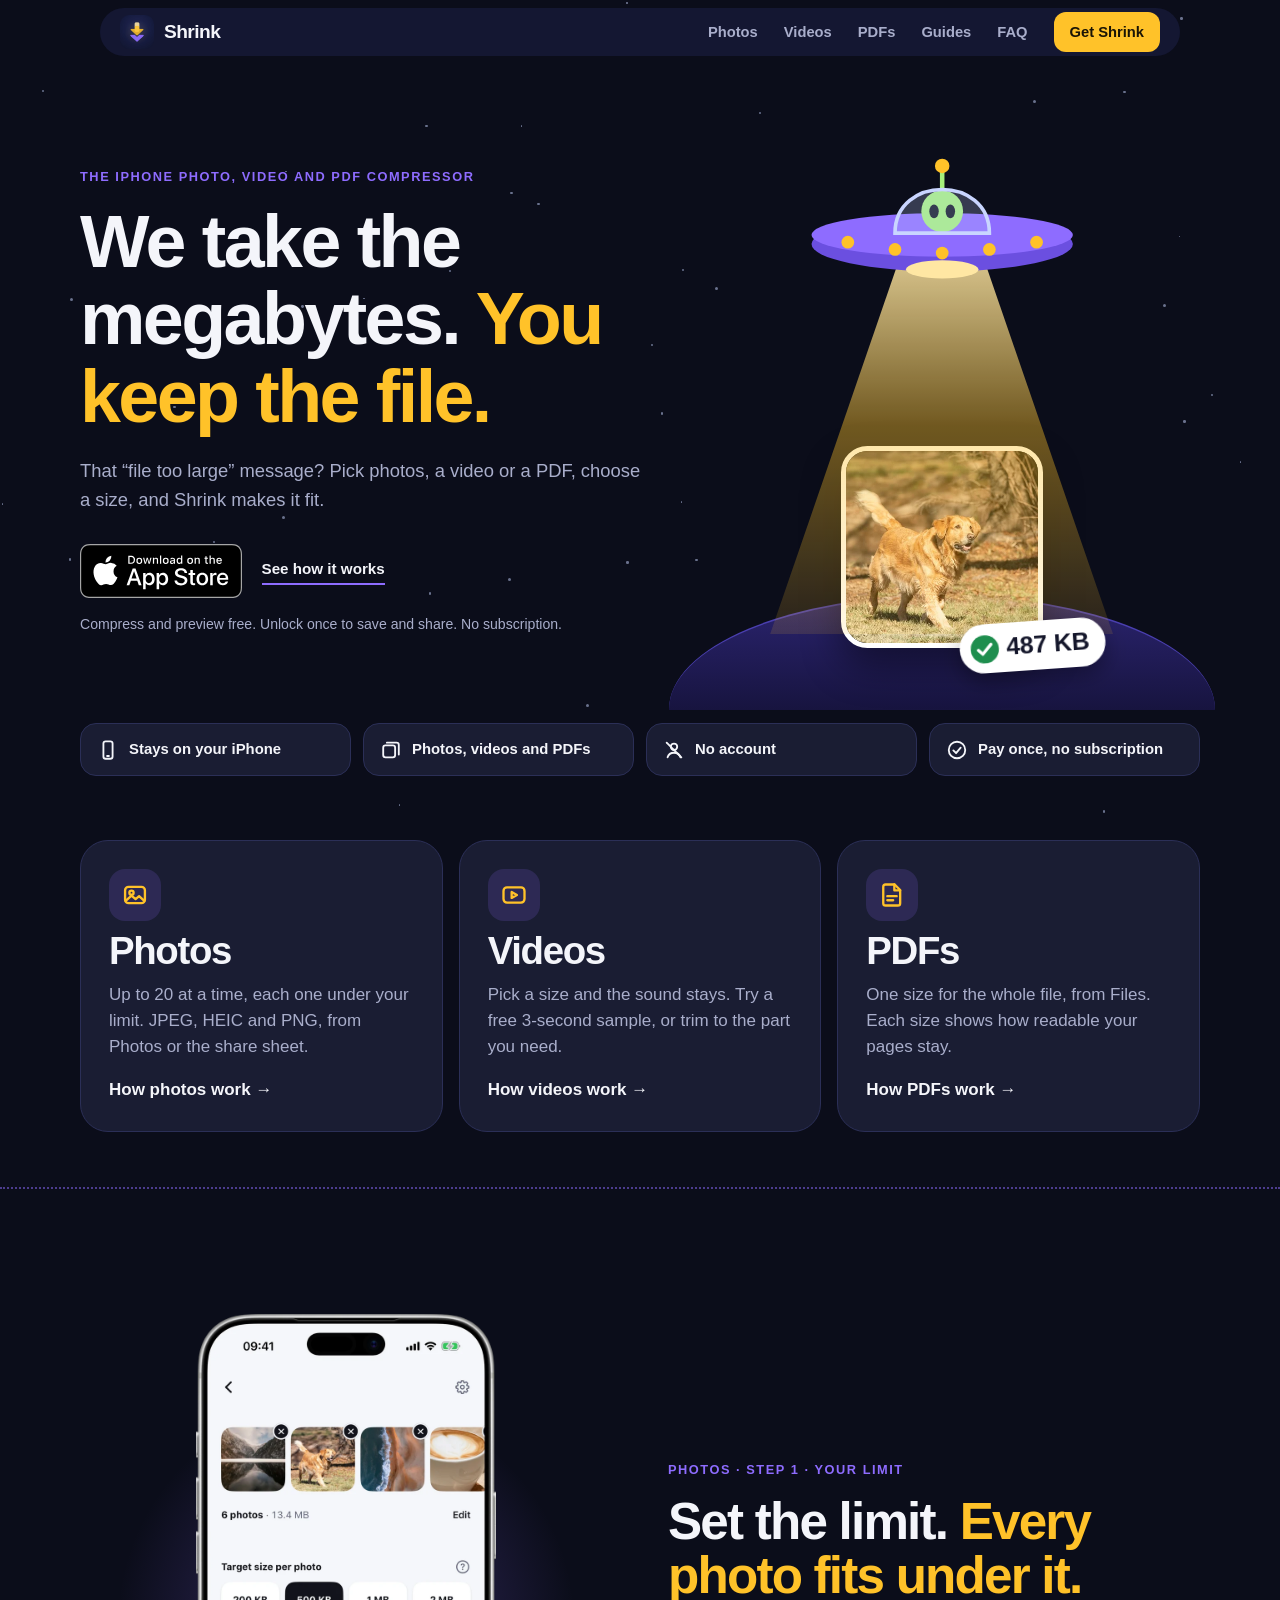
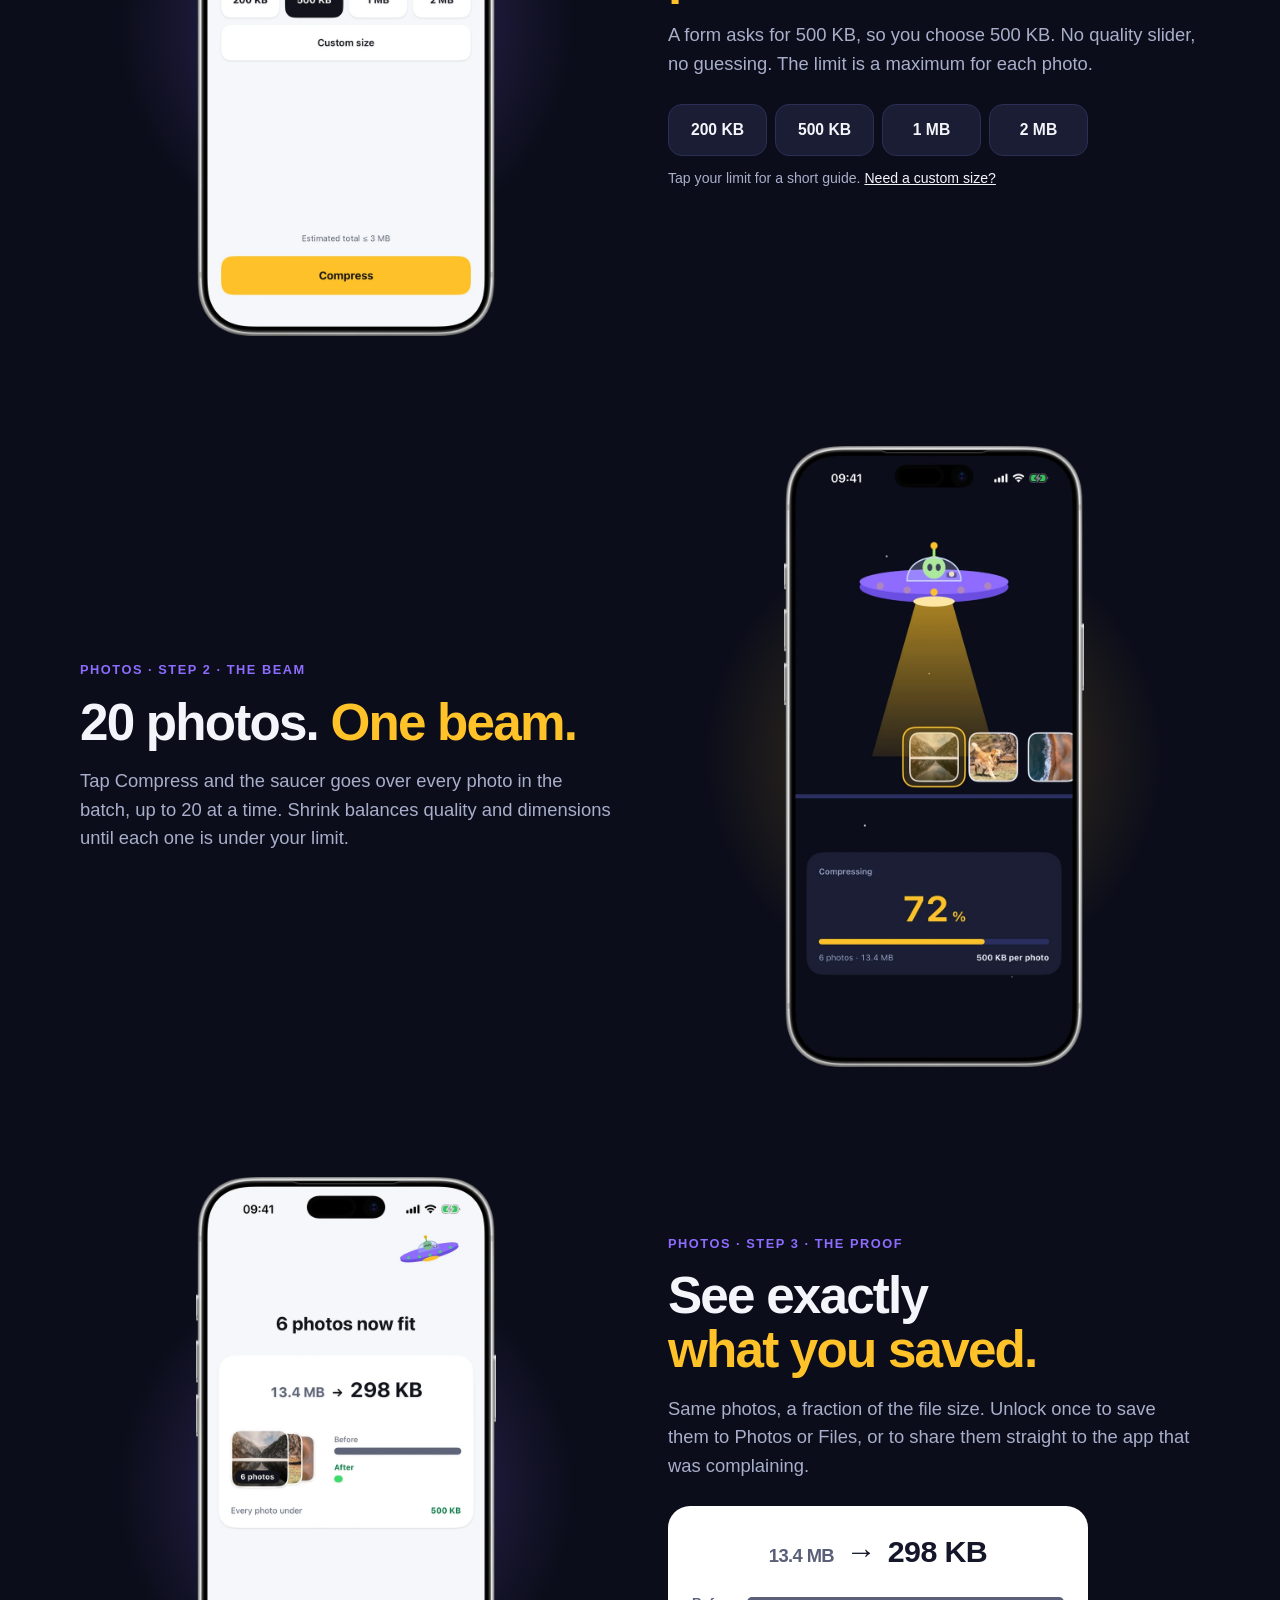
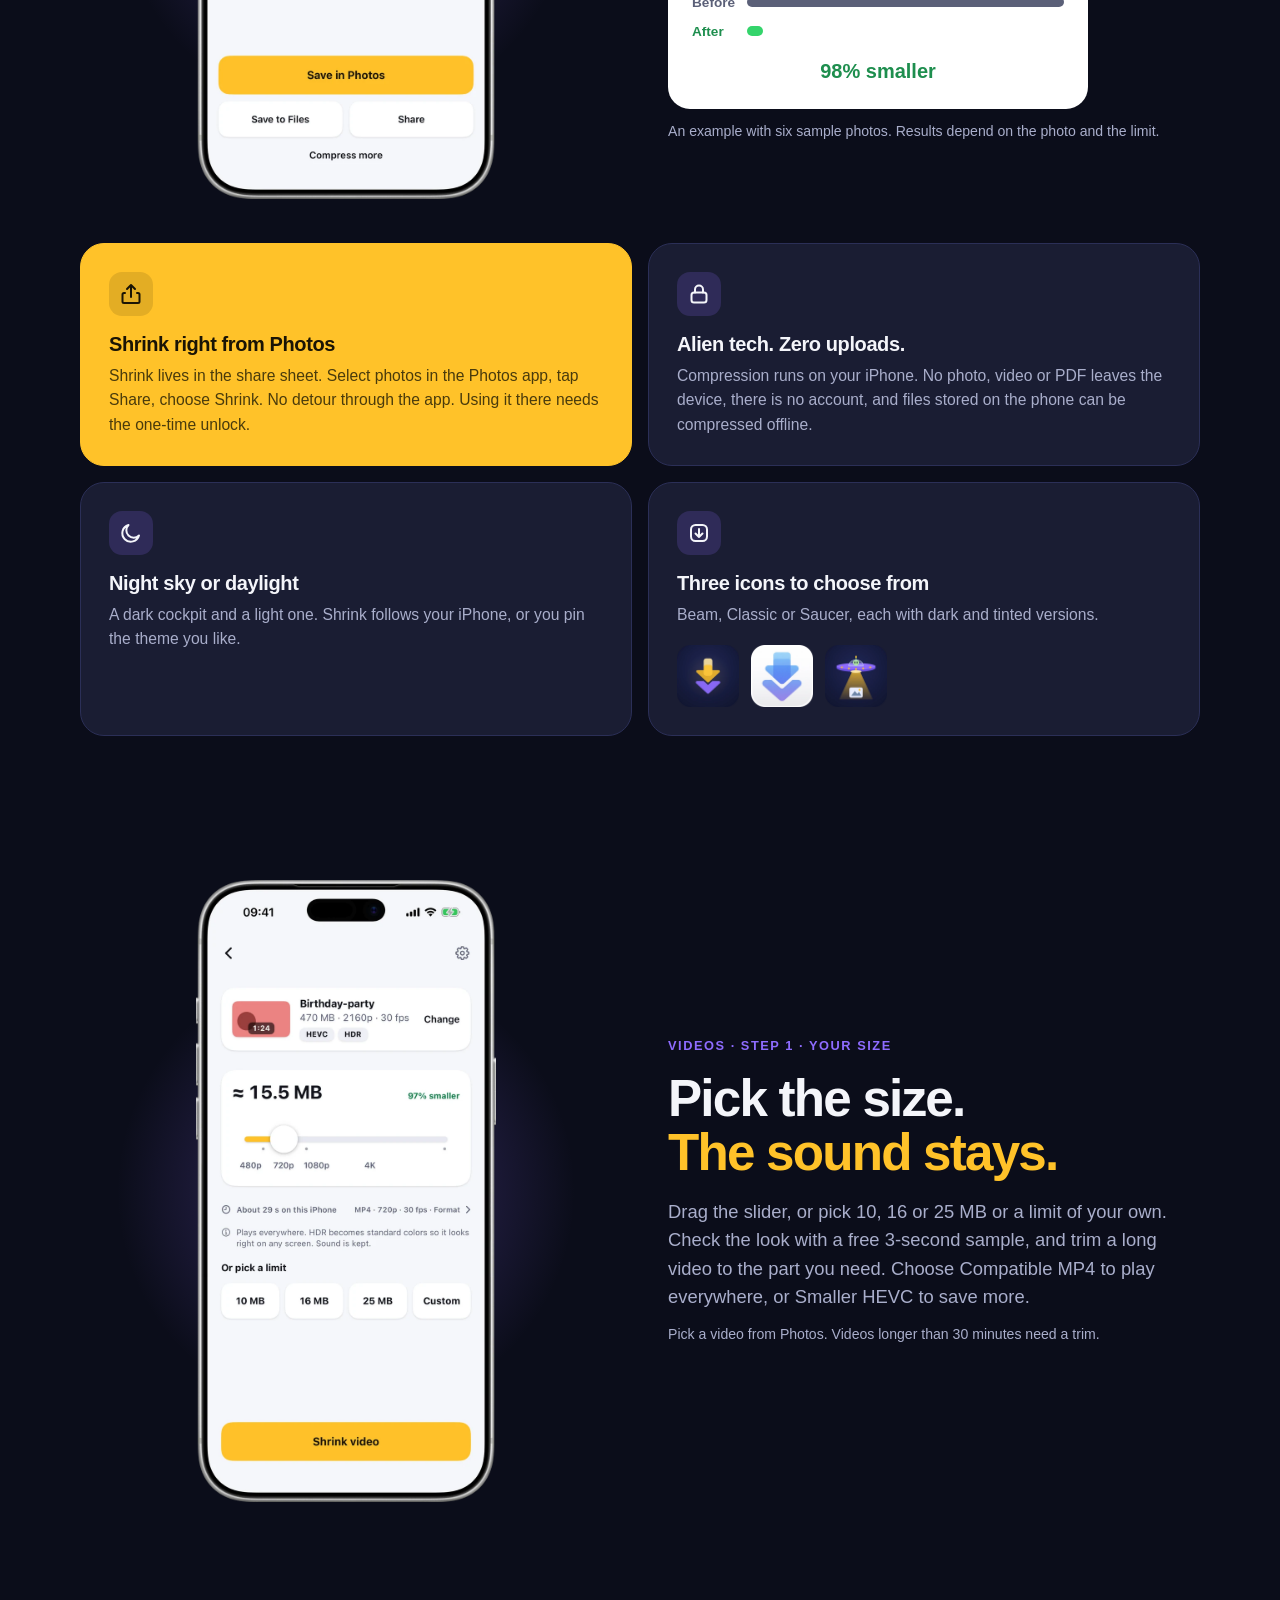
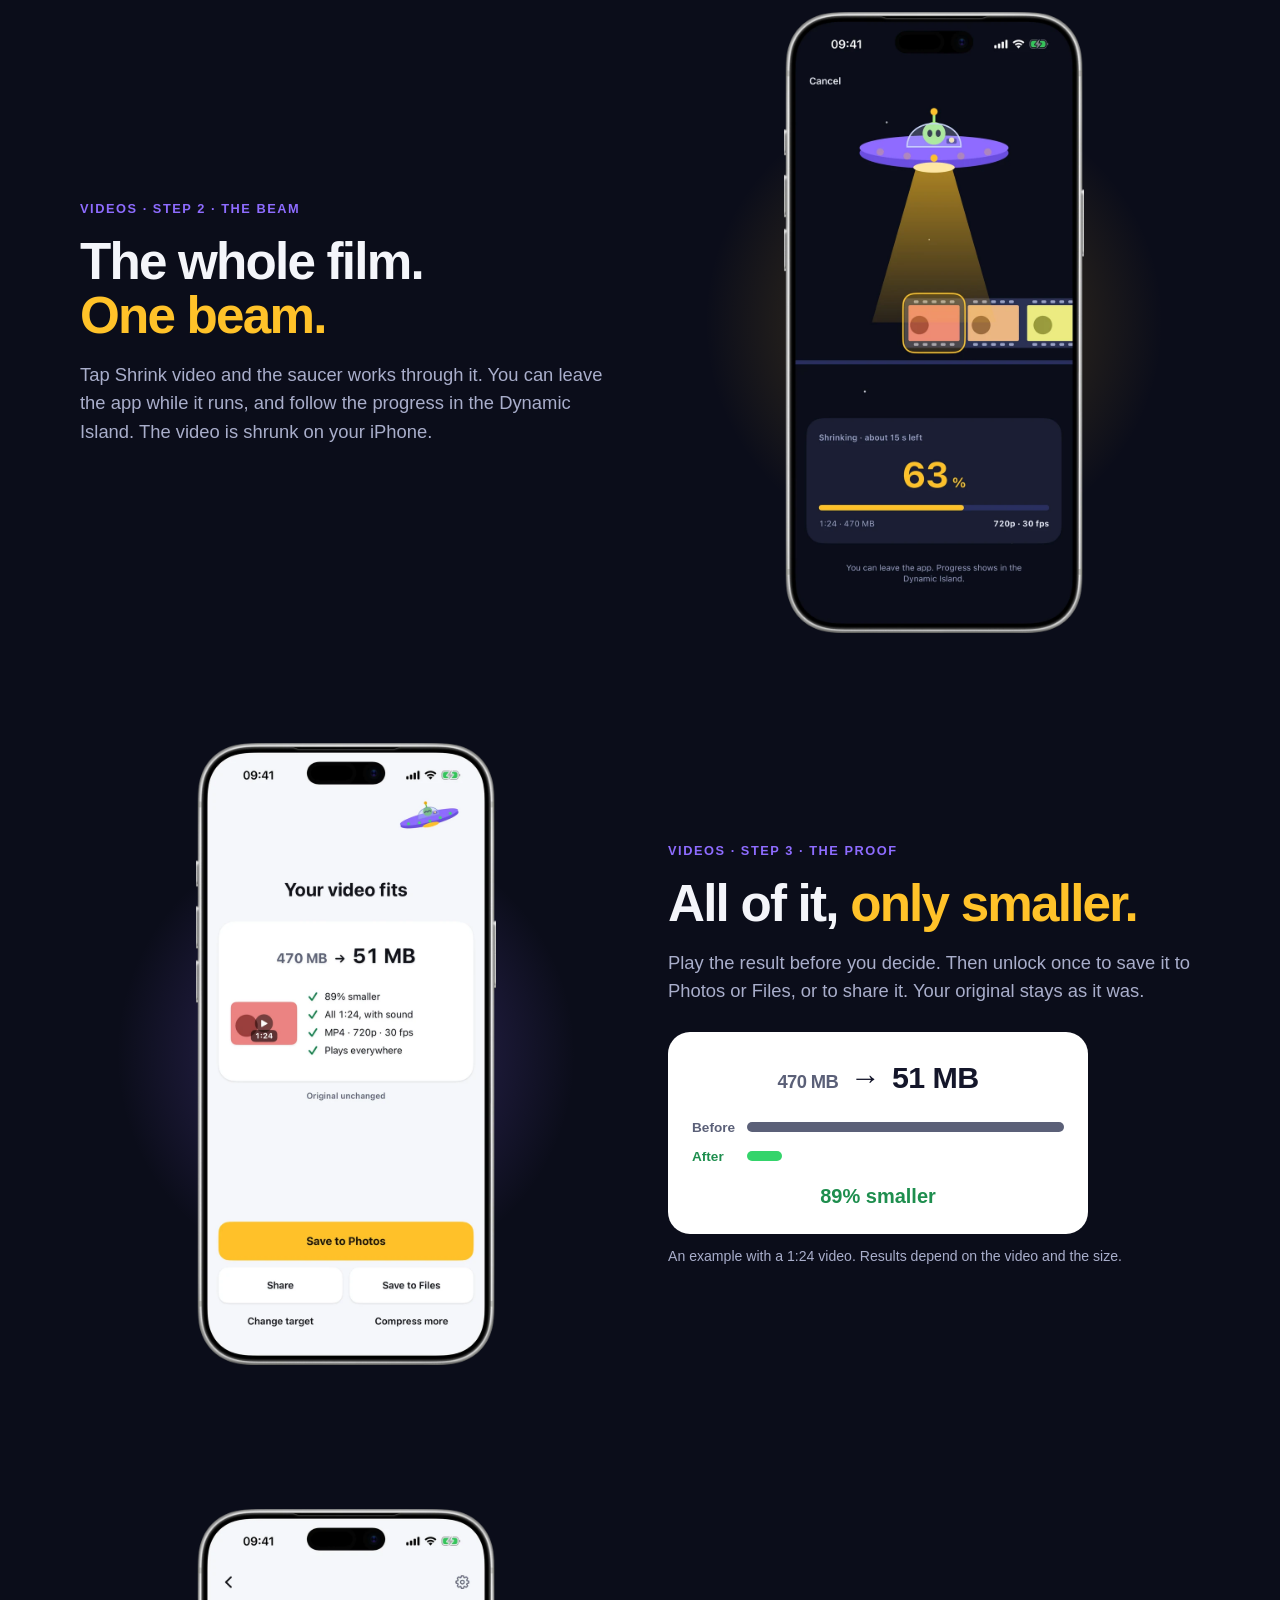
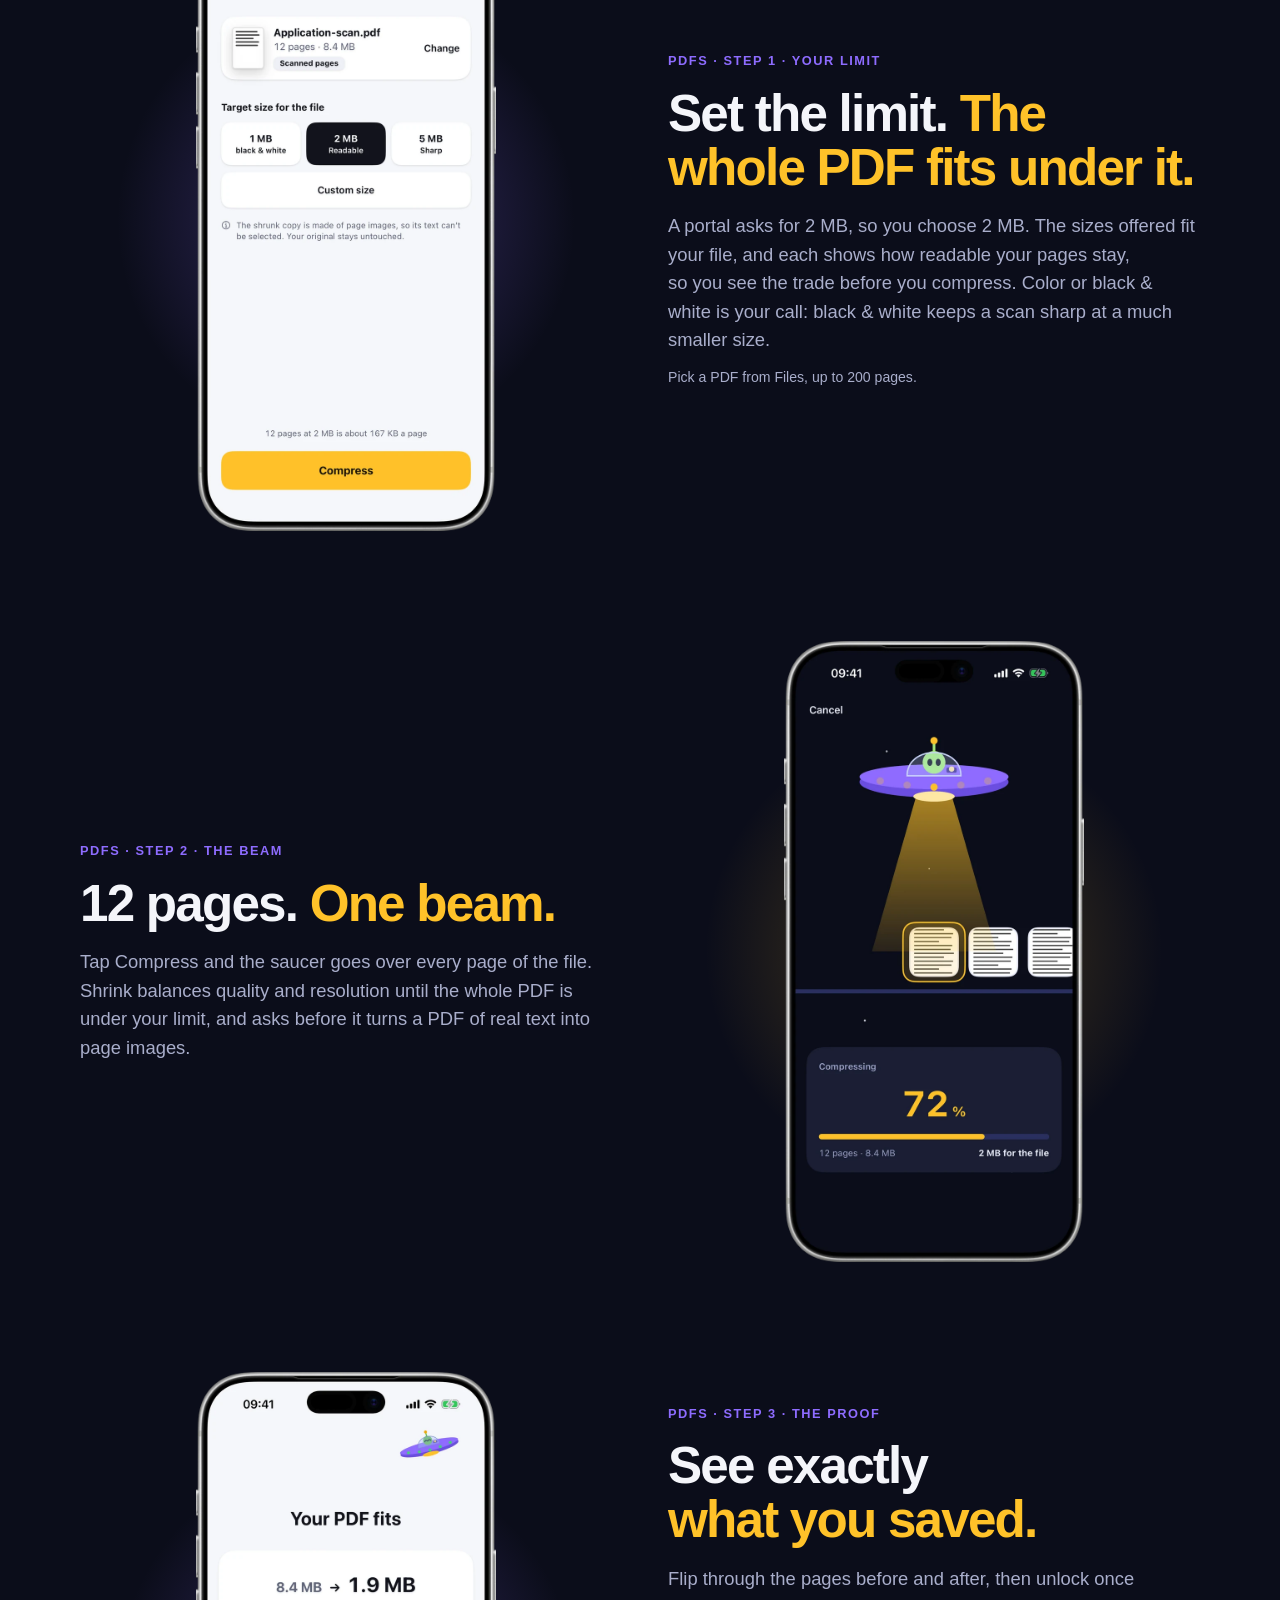
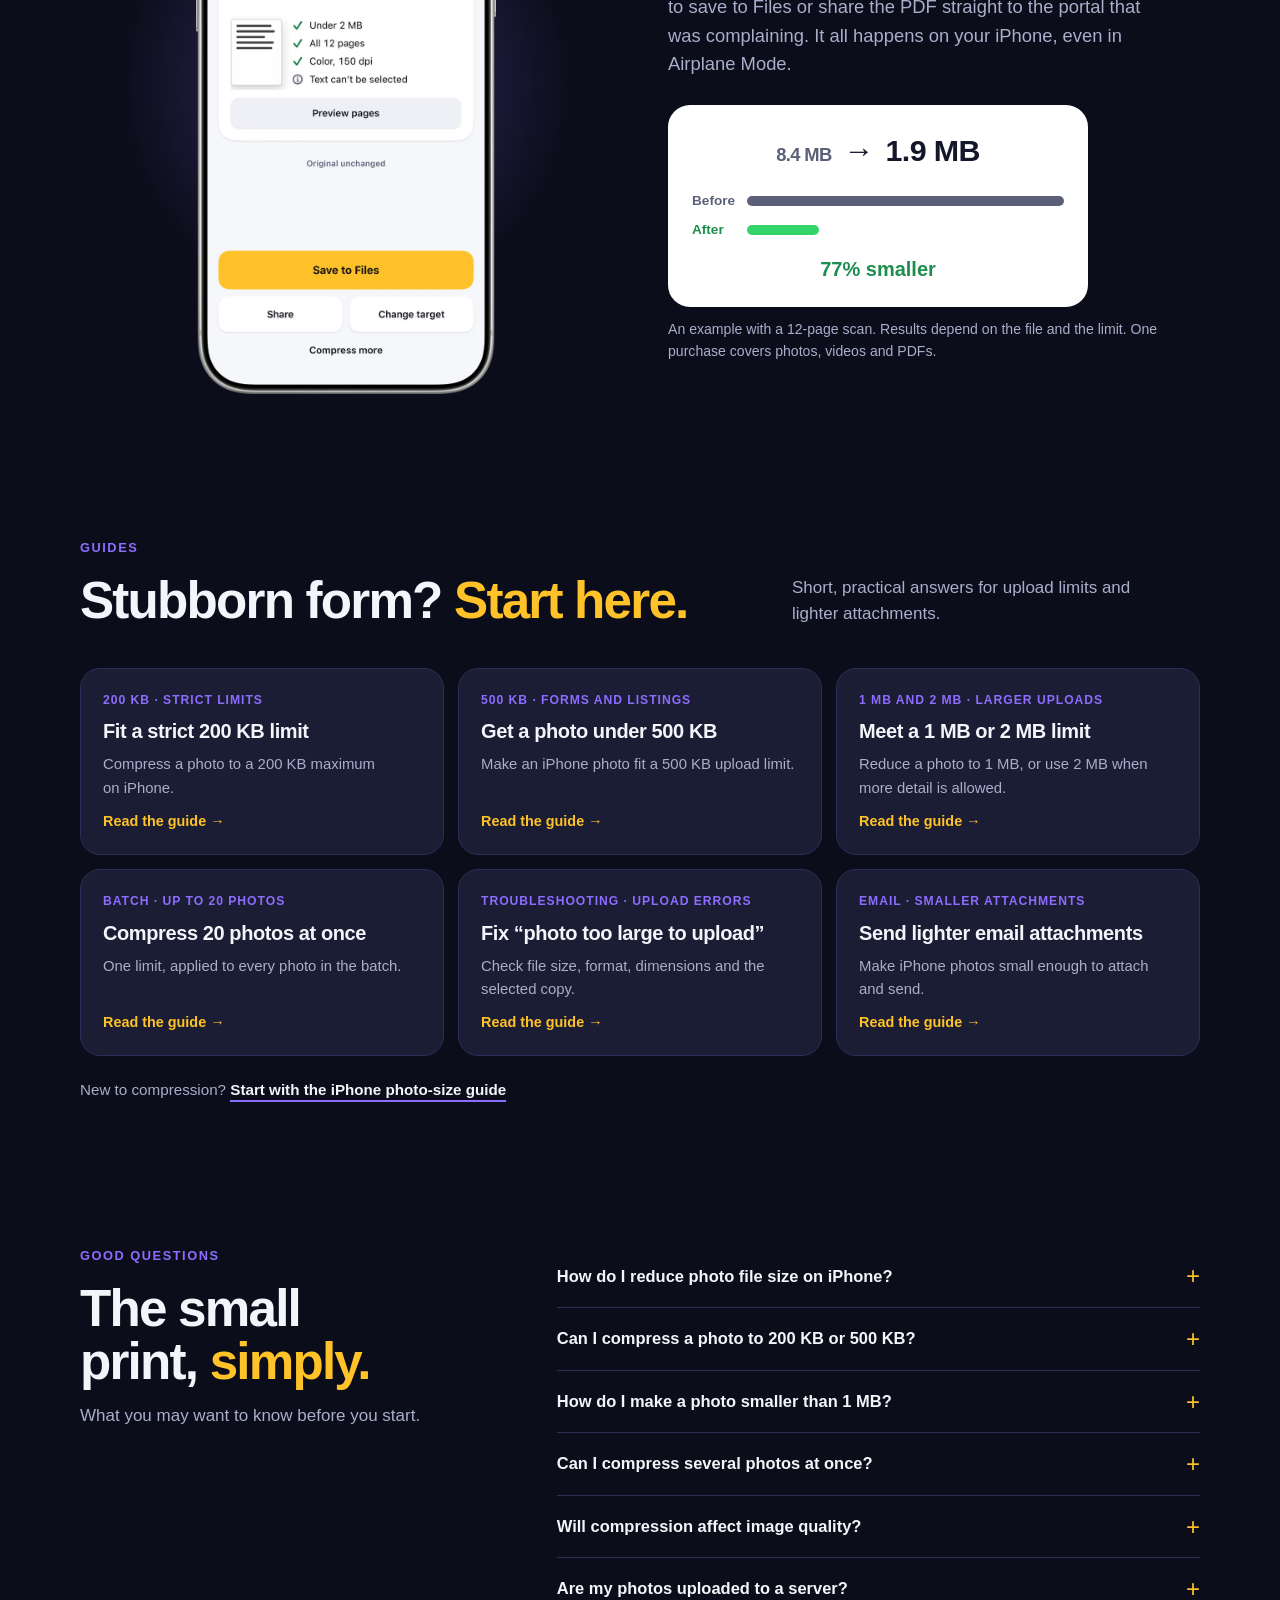
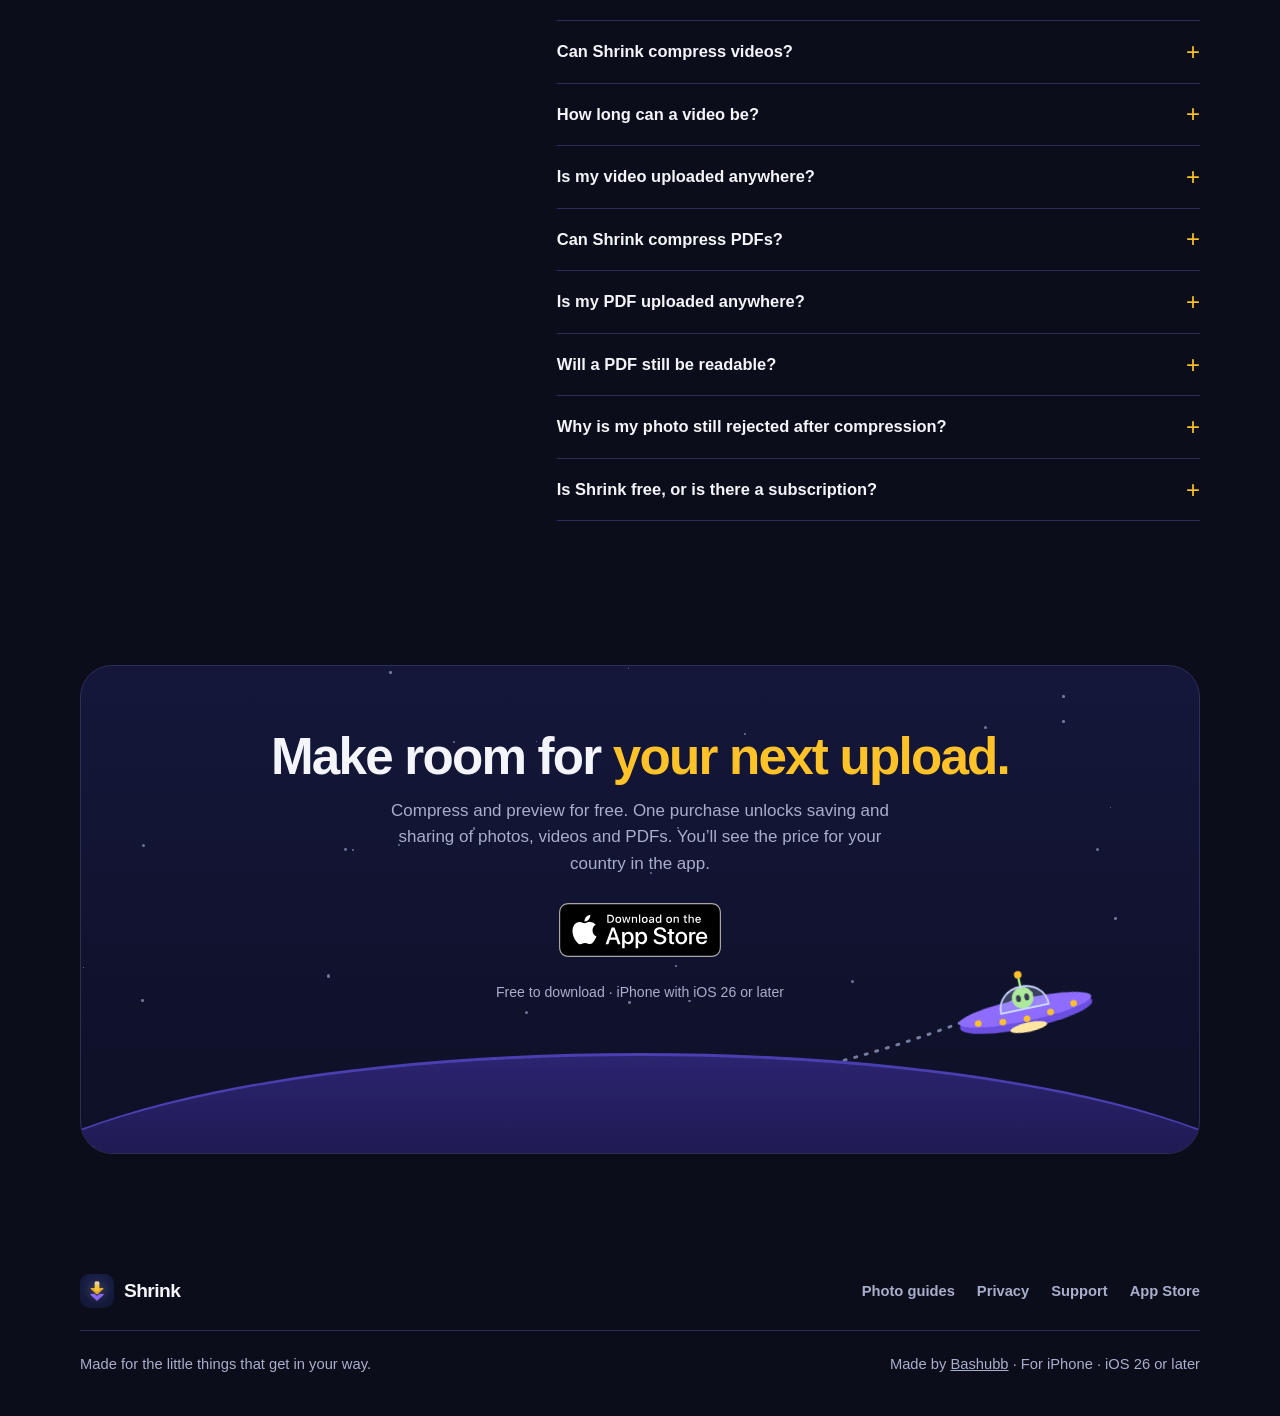
==== commit c4b9fca2: "Link preview for 1.1: photos, video and PDF, new file name so cached previews are fetched again" ====
--- a/index.html
+++ b/index.html
@@ -15,12 +15,12 @@
 <meta property="og:title" content="iPhone Photo, Video and PDF Compressor | Shrink">
 <meta property="og:description" content="Make iPhone photos, videos and PDFs fit a size limit you choose. Up to 20 photos at once, all processed on your device. Compress and preview free, unlock once to save and share.">
 <meta property="og:url" content="https://bashubb.com/shrink/">
-<meta property="og:image" content="https://bashubb.com/shrink/assets/social-preview.png">
+<meta property="og:image" content="https://bashubb.com/shrink/assets/social-preview-1-1.png">
 <meta property="og:image:width" content="1200">
 <meta property="og:image:height" content="630">
-<meta property="og:image:alt" content="Shrink: we take the megabytes, you keep the photo. An iPhone photo compressor for upload limits.">
+<meta property="og:image:alt" content="Shrink: we take the megabytes, you keep the files. A photo, video and PDF compressor for iPhone.">
 <meta name="twitter:card" content="summary_large_image">
-<meta name="twitter:image" content="https://bashubb.com/shrink/assets/social-preview.png">
+<meta name="twitter:image" content="https://bashubb.com/shrink/assets/social-preview-1-1.png">
 <link rel="icon" href="assets/fav/favicon-32.png" type="image/png" sizes="32x32">
 <link rel="icon" href="assets/fav/favicon-48.png" type="image/png" sizes="48x48">
 <link rel="icon" href="assets/fav/favicon-192.png" type="image/png" sizes="192x192">
